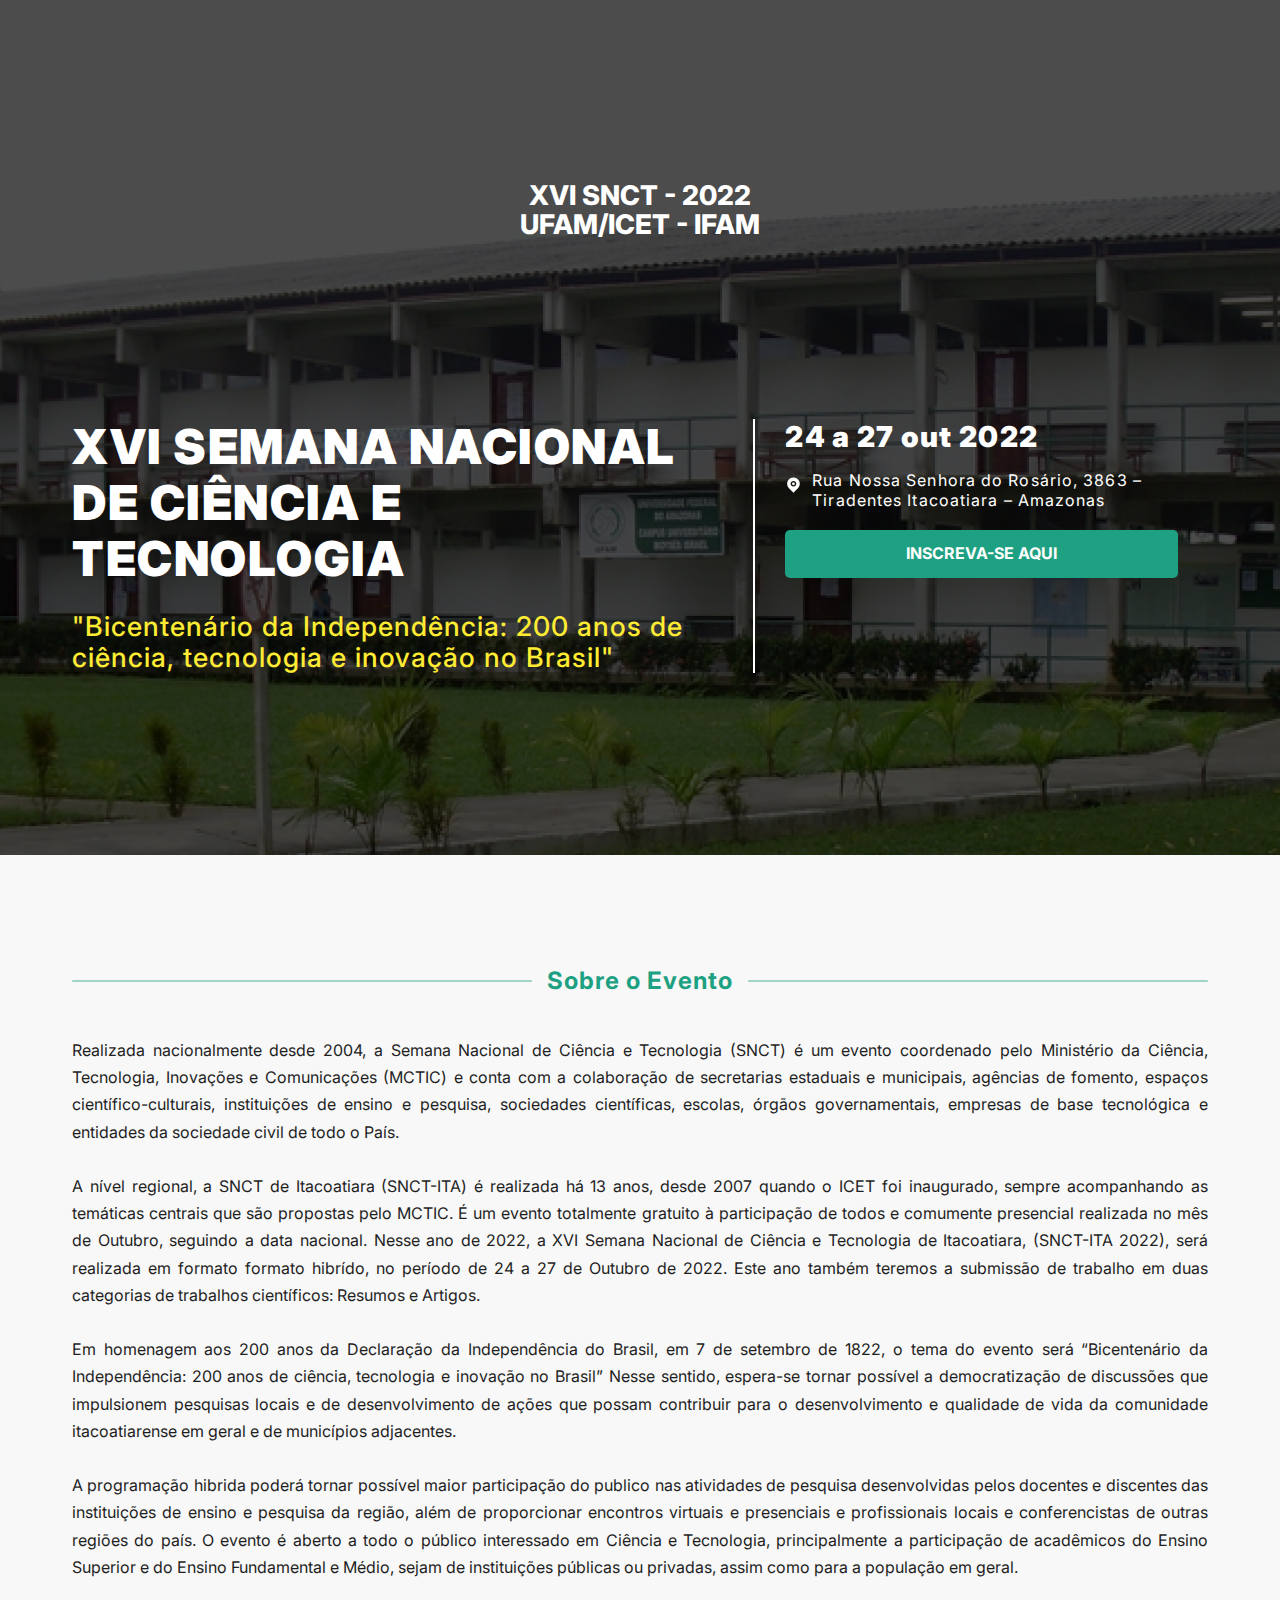
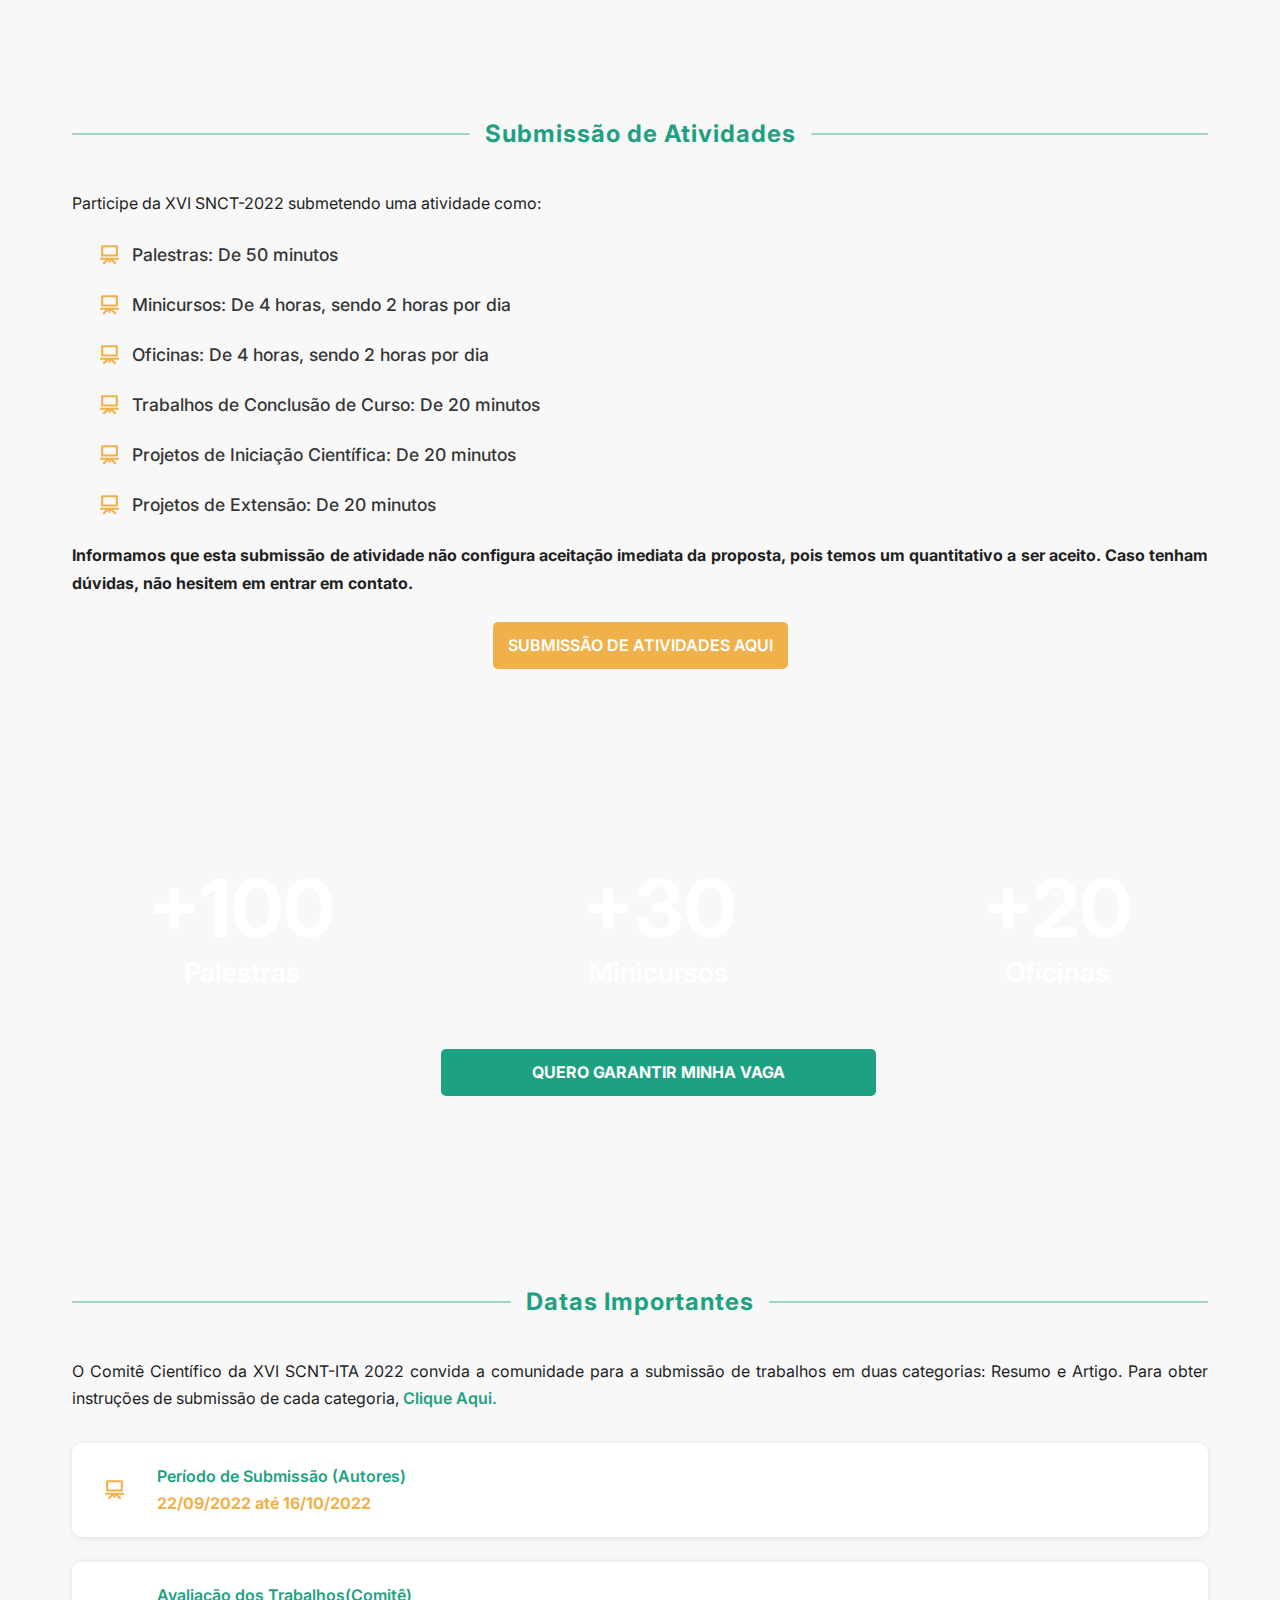
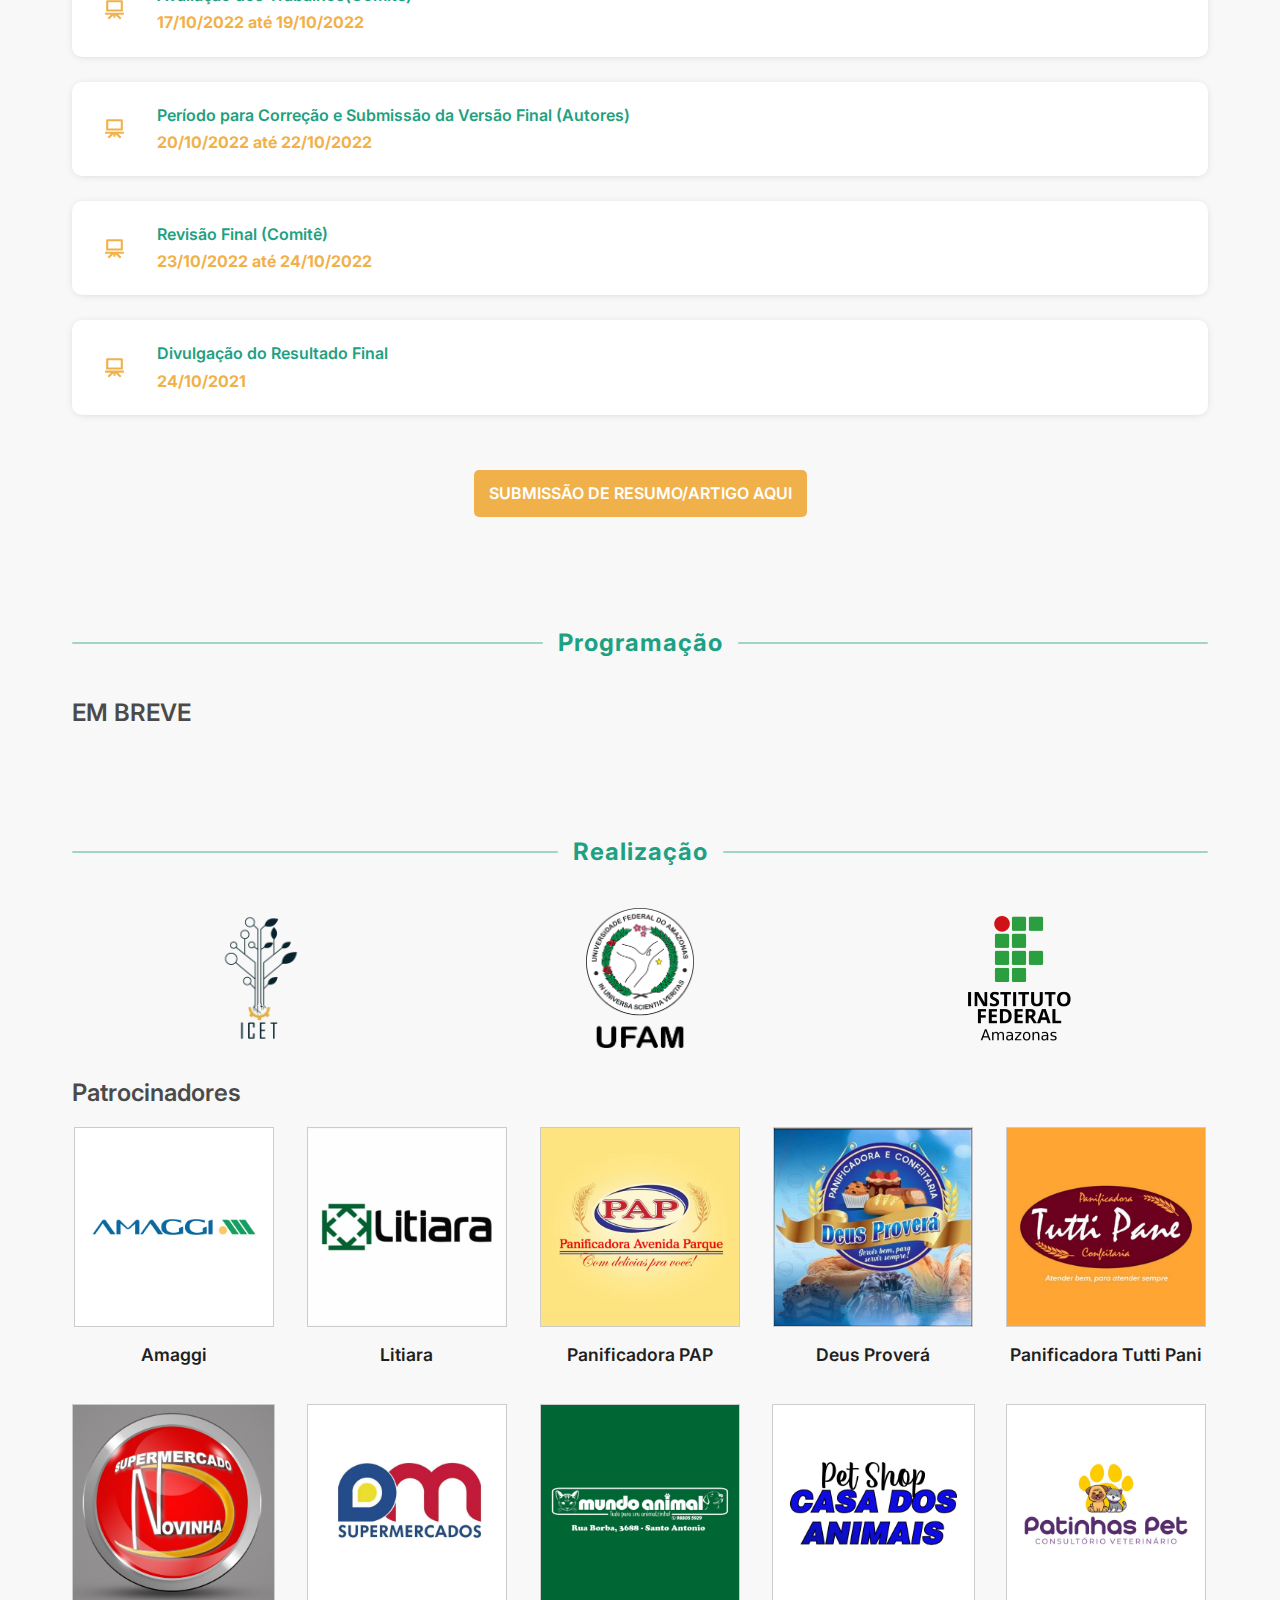
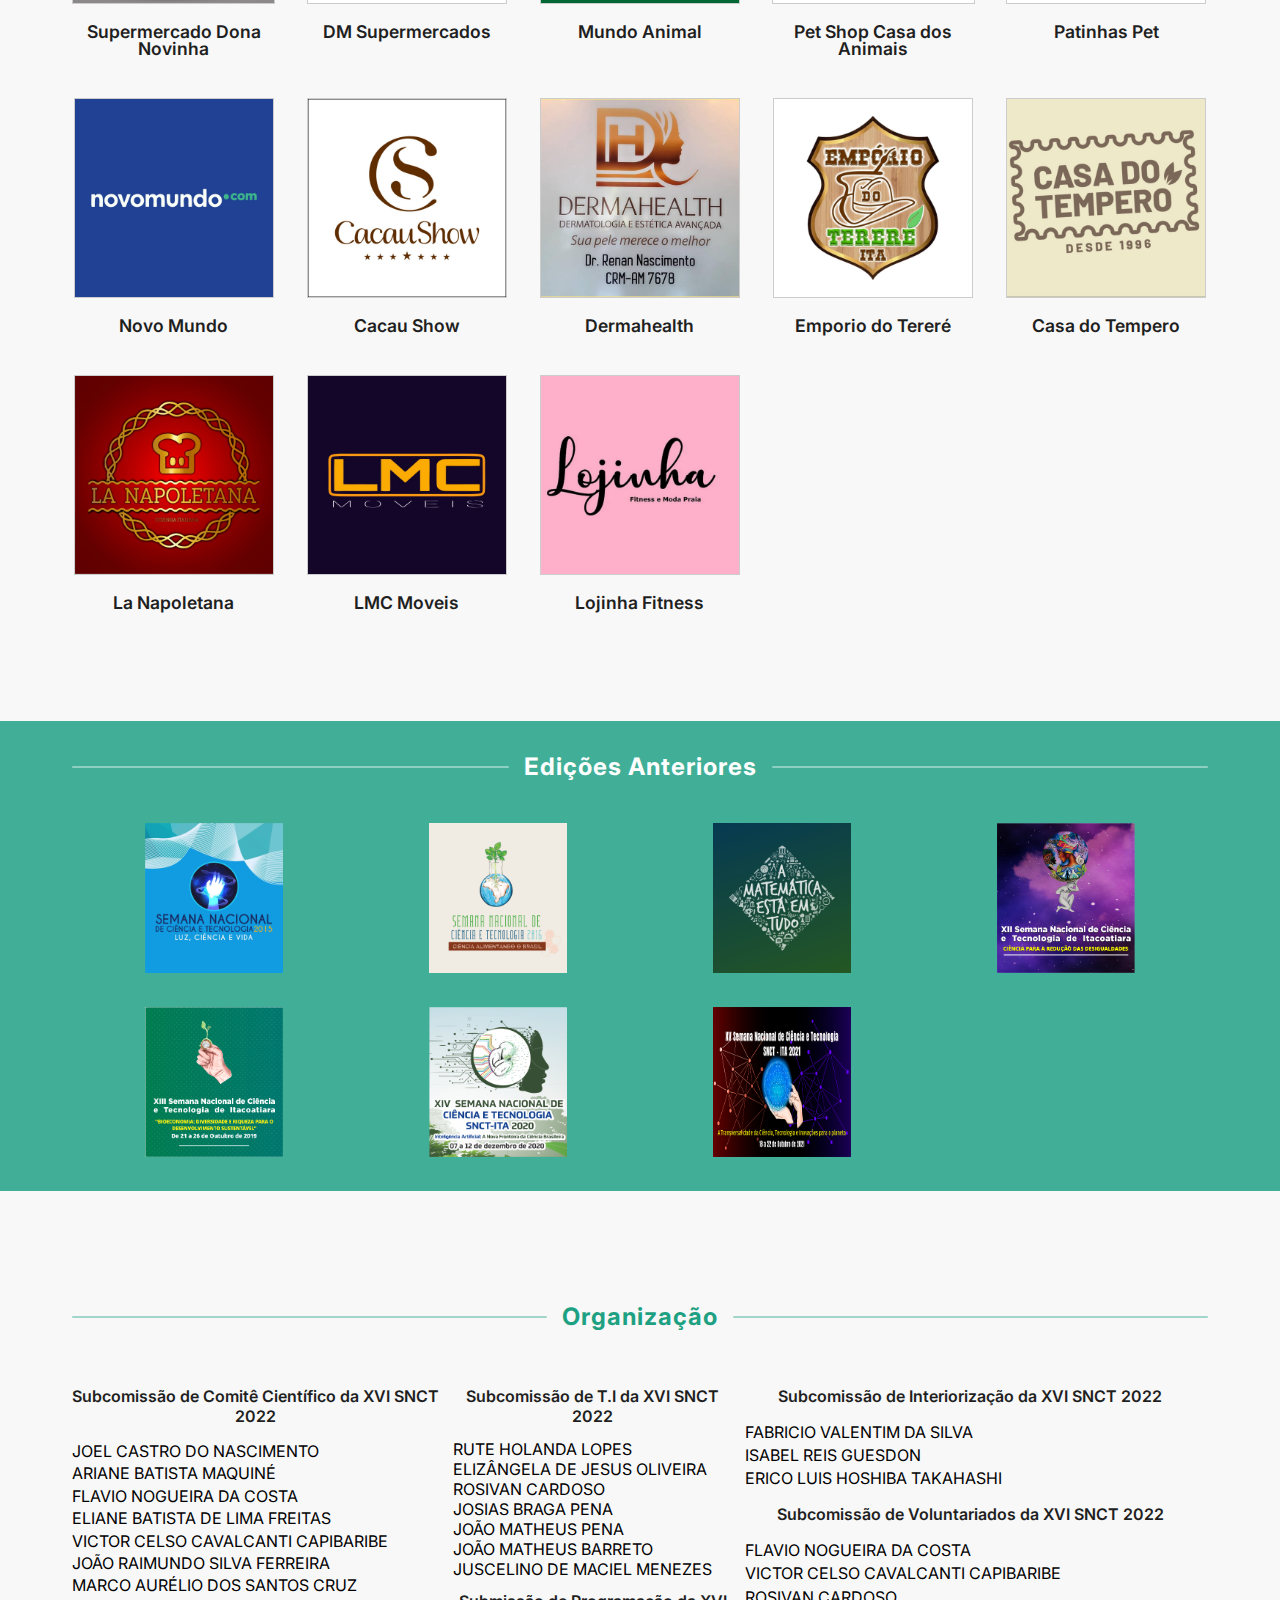
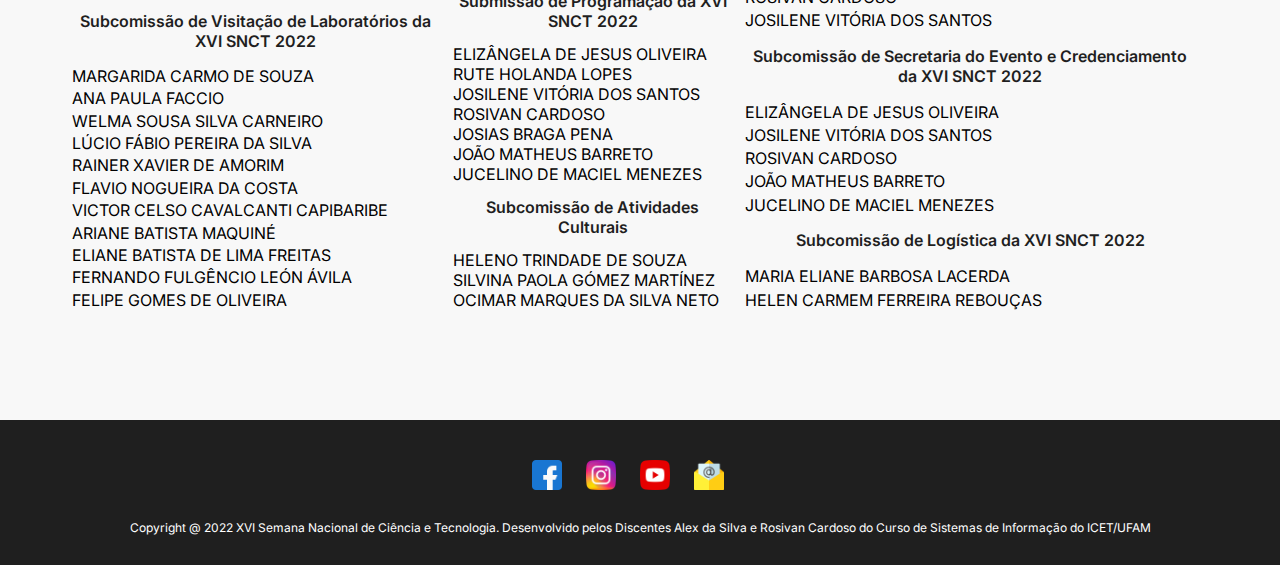
==== index.html @ d282b7e1 "style: imagens e menu" ====
<!DOCTYPE html>
<html lang="pt-br">

<head>
    <meta charset="UTF-8">
    <meta http-equiv="X-UA-Compatible" content="IE=edge">
    <meta name="viewport" content="width=device-width, initial-scale=1.0">
    <meta name="keywords" content="XVI SNCT - Itacoatiara - ICET - UFAM - IFAM, SNCT ICET" />
    <title>XVI SNCT - Itacoatiara</title>
    <meta name="description" content="Semana Nacional de Ciência e Tecnologia de Itacoatiara/AM" />
    <meta name="author" content="Comissão SNCT - 2022" />
    <!--  GOOGLE  -->
    <meta itemprop="name" content="XVI SNCT - Itacoatiara" />
    <meta itemprop="description" content="Semana Nacional de Ciência e Tecnologia de Itacoatiara/AM" />
    <meta itemprop="image" content="./src/assets/logosnct2022.png" />
    <!--  FACEBOOK  -->
    <meta property="og:url" content="https://sncticet.ufam.edu.br/" />
    <meta property="og:type" content="website" />
    <meta property="og:title" content="XVI SNCT - Itacoatiara" />
    <meta property="og:description" content="Semana Nacional de Ciência e Tecnologia de Itacoatiara/AM" />
    <meta property="og:image" content="./src/assets/logosnct2022.png" />
    <!-- Twitter Meta Tags -->
    <meta name="twitter:card" content="summary_large_image" />
    <meta name="twitter:title" content="XVI SNCT - Itacoatiara" />
    <meta name="twitter:description" content="Semana Nacional de Ciência e Tecnologia de Itacoatiara/AM" />
    <meta name="twitter:image" content="./src/assets/logosnct2022.png" />

    <link rel="icon" href="src/assets/favicon.png">
    <link rel="stylesheet" href="root.css">
    <link rel="stylesheet" href="normalize.css">
    <link rel="stylesheet" href="shared.css">
    <link rel="stylesheet" href="src/screens/home/header.css">
    <link rel="stylesheet" href="src/screens/home/banner.css">
    <link rel="stylesheet" href="src/screens/home/submission.css">
    <link rel="stylesheet" href="src/screens/home/realization.css">
    <link rel="stylesheet" href="src/screens/home/organization.css">
    <link rel="stylesheet" href="src/screens/home/hero.css">
    <link rel="stylesheet" href="src/screens/home/editions.css">
    <link rel="stylesheet" href="src/screens/home/footer.css">
    <link rel="stylesheet" href="style.css">
</head>

<body>
    <header class="header box__shadow header--hidden" id="header">
        <div class="header__content safe__area">
            <button type="button" class="header__sandwich" onclick="onOpenMenu()">
                <span class="header__menu" id="header-menu"></span>
            </button>
            <img src="/src/assets/logosnct2022.png" alt="Logo do evento" class="header__logo" />
            <nav class="header__navigation" id="header-navigation">
                <ul class="header__items" id="header-items">
                    <li class="header__logo header__logo--item">
                        <img src="/src/assets/logosnct2022.png" alt="Logo do evento" class="header__logo" />
                    </li>
                    <li>
                        <a href="#inicio" class="header__link" onclick="onCloseMenu()">
                            <svg class="header__icon" xmlns="http://www.w3.org/2000/svg" viewBox="0 0 24 24" width="24"
                                height="24">
                                <path fill="none" d="M0 0h24v24H0z" />
                                <path
                                    d="M19 21H5a1 1 0 0 1-1-1v-9H1l10.327-9.388a1 1 0 0 1 1.346 0L23 11h-3v9a1 1 0 0 1-1 1zM6 19h12V9.157l-6-5.454-6 5.454V19zm2-4h8v2H8v-2z"
                                    fill="rgba(30,161,130,1)" />
                            </svg>
                            Início
                        </a>
                    </li>
                    <li>
                        <a href="#sobre" class="header__link" onclick="onCloseMenu()">
                            <svg class="header__icon" xmlns="http://www.w3.org/2000/svg" viewBox="0 0 24 24" width="24"
                                height="24">
                                <path fill="none" d="M0 0h24v24H0z" />
                                <path
                                    d="M12 22C6.477 22 2 17.523 2 12S6.477 2 12 2s10 4.477 10 10-4.477 10-10 10zm0-2a8 8 0 1 0 0-16 8 8 0 0 0 0 16zM11 7h2v2h-2V7zm0 4h2v6h-2v-6z"
                                    fill="rgba(30,161,130,1)" />
                            </svg>
                            Sobre
                        </a>
                    </li>
                    <li>
                        <a href="#programacao" class="header__link" onclick="onCloseMenu()">
                            <svg class="header__icon" xmlns="http://www.w3.org/2000/svg" viewBox="0 0 24 24" width="24"
                                height="24">
                                <path fill="none" d="M0 0h24v24H0z" />
                                <path
                                    d="M17 3h4a1 1 0 0 1 1 1v16a1 1 0 0 1-1 1H3a1 1 0 0 1-1-1V4a1 1 0 0 1 1-1h4V1h2v2h6V1h2v2zm3 6V5h-3v2h-2V5H9v2H7V5H4v4h16zm0 2H4v8h16v-8zM6 13h5v4H6v-4z"
                                    fill="rgba(30,161,130,1)" />
                            </svg>
                            Programação
                        </a>
                    </li>
                    <li>
                        <a href="#edicoes-anteriores" class="header__link" onclick="onCloseMenu()">
                            <svg class="header__icon" xmlns="http://www.w3.org/2000/svg" viewBox="0 0 24 24" width="24"
                                height="24">
                                <path fill="none" d="M0 0H24V24H0z" />
                                <path
                                    d="M12 2c5.523 0 10 4.477 10 10s-4.477 10-10 10S2 17.523 2 12h2c0 4.418 3.582 8 8 8s8-3.582 8-8-3.582-8-8-8C9.25 4 6.824 5.387 5.385 7.5H8v2H2v-6h2V6c1.824-2.43 4.729-4 8-4zm1 5v4.585l3.243 3.243-1.415 1.415L11 12.413V7h2z"
                                    fill="rgba(30,161,130,1)" />
                            </svg>
                            Edições
                        </a>
                    </li>
                    <li>
                        <a href="#realizacao" class="header__link" onclick="onCloseMenu()">
                            <svg class="header__icon" xmlns="http://www.w3.org/2000/svg" viewBox="0 0 24 24" width="24"
                                height="24">
                                <path fill="none" d="M0 0h24v24H0z" />
                                <path
                                    d="M12 22C6.477 22 2 17.523 2 12S6.477 2 12 2s10 4.477 10 10-4.477 10-10 10zm0-2a8 8 0 1 0 0-16 8 8 0 0 0 0 16zm-.997-4L6.76 11.757l1.414-1.414 2.829 2.829 5.656-5.657 1.415 1.414L11.003 16z"
                                    fill="rgba(30,161,130,1)" />
                            </svg>
                            Realização
                        </a>
                    </li>
                    <li>
                        <a href="#organizacao" class="header__link" onclick="onCloseMenu()">
                            <svg class="header__icon" xmlns="http://www.w3.org/2000/svg" viewBox="0 0 24 24" width="24"
                                height="24">
                                <path fill="none" d="M0 0h24v24H0z" />
                                <path
                                    d="M2 22a8 8 0 1 1 16 0h-2a6 6 0 1 0-12 0H2zm8-9c-3.315 0-6-2.685-6-6s2.685-6 6-6 6 2.685 6 6-2.685 6-6 6zm0-2c2.21 0 4-1.79 4-4s-1.79-4-4-4-4 1.79-4 4 1.79 4 4 4zm8.284 3.703A8.002 8.002 0 0 1 23 22h-2a6.001 6.001 0 0 0-3.537-5.473l.82-1.824zm-.688-11.29A5.5 5.5 0 0 1 21 8.5a5.499 5.499 0 0 1-5 5.478v-2.013a3.5 3.5 0 0 0 1.041-6.609l.555-1.943z"
                                    fill="rgba(30,161,130,1)" />
                            </svg>
                            Organização
                        </a>
                    </li>
                    <li>
                        <a href="#contatos" class="header__link" onclick="onCloseMenu()">
                            <svg class="header__icon" xmlns="http://www.w3.org/2000/svg" viewBox="0 0 24 24" width="24"
                                height="24">
                                <path fill="none" d="M0 0h24v24H0z" />
                                <path
                                    d="M20 22H6a3 3 0 0 1-3-3V5a3 3 0 0 1 3-3h14a1 1 0 0 1 1 1v18a1 1 0 0 1-1 1zm-1-2v-2H6a1 1 0 0 0 0 2h13zM5 16.17c.313-.11.65-.17 1-.17h13V4H6a1 1 0 0 0-1 1v11.17zM12 10a2 2 0 1 1 0-4 2 2 0 0 1 0 4zm-3 4a3 3 0 0 1 6 0H9z"
                                    fill="rgba(30,161,130,1)" />
                            </svg>
                            Contatos
                        </a>
                    </li>
                    <li>
                        <a href="./anais/index.html" class="header__link" target="_blank" onclick="onCloseMenu()">
                            <svg  class="header__icon" xmlns="http://www.w3.org/2000/svg" viewBox="0 0 24 24" width="24" height="24">
                                <path fill="none" d="M0 0h24v24H0z"/>
                                <path d="M13 21v2h-2v-2H3a1 1 0 0 1-1-1V4a1 1 0 0 1 1-1h6a3.99 3.99 0 0 1 3 1.354A3.99 3.99 0 0 1 15 3h6a1 1 0 0 1 1 1v16a1 1 0 0 1-1 1h-8zm7-2V5h-5a2 2 0 0 0-2 2v12h7zm-9 0V7a2 2 0 0 0-2-2H4v14h7z" fill="rgba(30,161,130,1)"/>
                            </svg>
                            Anais do Evento
                        </a>
                    </li>
                </ul>
            </nav>
        </div>
    </header>
    <main>
        <section class="banner effect__parallax" id="inicio">
            <div class="banner__safe">
                <div class="banner__institutions">
                    <h3 class="institutions__text">
                        XVI SNCT - 2022 <br />
                        UFAM/ICET - IFAM
                    </h3>
                </div>
                <div class="banner__texts">
                    <h1 class="banner__title">
                        XVI SEMANA NACIONAL DE CIÊNCIA E TECNOLOGIA
                    </h1>
                    <h2 class="banner__subtitle">
                        "Bicentenário da Independência: 200 anos de ciência, tecnologia e inovação no Brasil"
                    </h2>
                </div>
                <div class="banner__dates">
                    <strong class="banner__date">
                        24 a 27 out 2022
                    </strong>
                    <div class="banner__locale">
                        <svg width="29" height="29" viewBox="0 0 29 29" fill="none" xmlns="http://www.w3.org/2000/svg">
                            <g clip-path="url(#clip0_1321_1005)">
                                <path
                                    d="M22.1898 20.9815L14.5 28.6713L6.81017 20.9815C5.28929 19.4606 4.25356 17.5228 3.83396 15.4133C3.41435 13.3038 3.62972 11.1172 4.45283 9.13003C5.27593 7.1429 6.66981 5.44446 8.45819 4.24951C10.2466 3.05455 12.3491 2.41675 14.5 2.41675C16.6509 2.41675 18.7534 3.05455 20.5418 4.24951C22.3302 5.44446 23.7241 7.1429 24.5472 9.13003C25.3703 11.1172 25.5857 13.3038 25.1661 15.4133C24.7465 17.5228 23.7107 19.4606 22.1898 20.9815V20.9815ZM14.5 18.125C15.7819 18.125 17.0113 17.6158 17.9177 16.7093C18.8241 15.8029 19.3333 14.5735 19.3333 13.2917C19.3333 12.0098 18.8241 10.7804 17.9177 9.87397C17.0113 8.96754 15.7819 8.45832 14.5 8.45832C13.2181 8.45832 11.9887 8.96754 11.0823 9.87397C10.1759 10.7804 9.66667 12.0098 9.66667 13.2917C9.66667 14.5735 10.1759 15.8029 11.0823 16.7093C11.9887 17.6158 13.2181 18.125 14.5 18.125V18.125ZM14.5 15.7083C13.8591 15.7083 13.2444 15.4537 12.7912 15.0005C12.338 14.5473 12.0833 13.9326 12.0833 13.2917C12.0833 12.6507 12.338 12.036 12.7912 11.5828C13.2444 11.1296 13.8591 10.875 14.5 10.875C15.1409 10.875 15.7556 11.1296 16.2088 11.5828C16.6621 12.036 16.9167 12.6507 16.9167 13.2917C16.9167 13.9326 16.6621 14.5473 16.2088 15.0005C15.7556 15.4537 15.1409 15.7083 14.5 15.7083Z"
                                    fill="white" />
                            </g>
                            <defs>
                                <clipPath id="clip0_1321_1005">
                                    <rect width="29" height="29" fill="white" />
                                </clipPath>
                            </defs>
                        </svg>
                        <p class="banner__address">
                            Rua Nossa Senhora do Rosário, 3863 – Tiradentes Itacoatiara – Amazonas
                        </p>
                    </div>
                    <a href="https://www.even3.com.br/xvi-snct-ita-2022/" class="button__default bannert__button"
                        target="_blank">
                        INSCREVA-SE AQUI
                    </a>
                </div>
            </div>
        </section>
        <span id="sobre"></span>
        <section class="about safe__area section--top">
            <div class="title__contant">
                <hr class="title__line" />
                <h2 class="title__text">Sobre o Evento</h2>
                <hr class="title__line" />
            </div>
            <p class="simple__text">
                Realizada nacionalmente desde 2004, a Semana Nacional de Ciência e Tecnologia (SNCT) é um evento
                coordenado pelo Ministério da Ciência, Tecnologia, Inovações e Comunicações (MCTIC) e conta com a
                colaboração de secretarias estaduais e municipais, agências de fomento, espaços científico-culturais,
                instituições de ensino e pesquisa, sociedades científicas, escolas, órgãos governamentais, empresas de
                base tecnológica e entidades da sociedade civil de todo o País.
                <br /><br />
                A nível regional, a SNCT de Itacoatiara (SNCT-ITA) é realizada há 13 anos, desde 2007 quando o ICET foi
                inaugurado, sempre acompanhando as temáticas centrais que são propostas pelo MCTIC. É um evento
                totalmente gratuito à participação de todos e comumente presencial realizada no mês de Outubro, seguindo
                a data nacional. Nesse ano de 2022, a XVI Semana Nacional de Ciência e Tecnologia de Itacoatiara,
                (SNCT-ITA 2022), será realizada em formato formato hibrído, no período de 24 a 27 de Outubro de 2022.
                Este ano também teremos a submissão de trabalho em duas categorias de trabalhos científicos: Resumos e
                Artigos.
                <br /><br />
                Em homenagem aos 200 anos da Declaração da Independência do Brasil, em 7 de setembro de 1822, o tema do
                evento será “Bicentenário da Independência: 200 anos de ciência, tecnologia e inovação no Brasil” Nesse
                sentido, espera-se tornar possível a democratização de discussões que impulsionem pesquisas locais e de
                desenvolvimento de ações que possam contribuir para o desenvolvimento e qualidade de vida da comunidade
                itacoatiarense em geral e de municípios adjacentes.
                <br /><br />
                A programação hibrida poderá tornar possível maior participação do publico nas atividades de pesquisa
                desenvolvidas pelos docentes e discentes das instituições de ensino e pesquisa da região, além de
                proporcionar encontros virtuais e presenciais e profissionais locais e conferencistas de outras regiões
                do país. O evento é aberto a todo o público interessado em Ciência e Tecnologia, principalmente a
                participação de acadêmicos do Ensino Superior e do Ensino Fundamental e Médio, sejam de instituições
                públicas ou privadas, assim como para a população em geral.
                <br /><br />
            </p>
        </section>
        <section class="submission safe__area section--top">
            <div class="title__contant">
                <hr class="title__line" />
                <h2 class="title__text">Submissão de Atividades</h2>
                <hr class="title__line" />
            </div>
            <p class="simple__text">
                Participe da XVI SNCT-2022 submetendo uma atividade como:
            </p>
            <ul class="submission">
                <li class="submission__item">
                    <svg class="submission__icon" xmlns="http://www.w3.org/2000/svg" viewBox="0 0 24 24" width="24"
                        height="24">
                        <path fill="none" d="M0 0h24v24H0z" />
                        <path
                            d="M8.586 17H3v-2h18v2h-5.586l3.243 3.243-1.414 1.414L13 17.414V20h-2v-2.586l-4.243 4.243-1.414-1.414L8.586 17zM5 3h14a1 1 0 0 1 1 1v10H4V4a1 1 0 0 1 1-1zm1 2v7h12V5H6z"
                            fill="rgba(241,177,74,1)" />
                    </svg>
                    <p class="submission__text">Palestras: De 50 minutos</p>
                </li>
                <li class="submission__item">
                    <svg class="submission__icon" xmlns="http://www.w3.org/2000/svg" viewBox="0 0 24 24" width="24"
                        height="24">
                        <path fill="none" d="M0 0h24v24H0z" />
                        <path
                            d="M8.586 17H3v-2h18v2h-5.586l3.243 3.243-1.414 1.414L13 17.414V20h-2v-2.586l-4.243 4.243-1.414-1.414L8.586 17zM5 3h14a1 1 0 0 1 1 1v10H4V4a1 1 0 0 1 1-1zm1 2v7h12V5H6z"
                            fill="rgba(241,177,74,1)" />
                    </svg>
                    <p class="submission__text">Minicursos: De 4 horas, sendo 2 horas por dia</p>
                </li>
                <li class="submission__item">
                    <svg class="submission__icon" xmlns="http://www.w3.org/2000/svg" viewBox="0 0 24 24" width="24"
                        height="24">
                        <path fill="none" d="M0 0h24v24H0z" />
                        <path
                            d="M8.586 17H3v-2h18v2h-5.586l3.243 3.243-1.414 1.414L13 17.414V20h-2v-2.586l-4.243 4.243-1.414-1.414L8.586 17zM5 3h14a1 1 0 0 1 1 1v10H4V4a1 1 0 0 1 1-1zm1 2v7h12V5H6z"
                            fill="rgba(241,177,74,1)" />
                    </svg>
                    <p class="submission__text">Oficinas: De 4 horas, sendo 2 horas por dia</p>
                </li>
                <li class="submission__item">
                    <svg class="submission__icon" xmlns="http://www.w3.org/2000/svg" viewBox="0 0 24 24" width="24"
                        height="24">
                        <path fill="none" d="M0 0h24v24H0z" />
                        <path
                            d="M8.586 17H3v-2h18v2h-5.586l3.243 3.243-1.414 1.414L13 17.414V20h-2v-2.586l-4.243 4.243-1.414-1.414L8.586 17zM5 3h14a1 1 0 0 1 1 1v10H4V4a1 1 0 0 1 1-1zm1 2v7h12V5H6z"
                            fill="rgba(241,177,74,1)" />
                    </svg>
                    <p class="submission__text">Trabalhos de Conclusão de Curso: De 20 minutos</p>
                </li>
                <li class="submission__item">
                    <svg class="submission__icon" xmlns="http://www.w3.org/2000/svg" viewBox="0 0 24 24" width="24"
                        height="24">
                        <path fill="none" d="M0 0h24v24H0z" />
                        <path
                            d="M8.586 17H3v-2h18v2h-5.586l3.243 3.243-1.414 1.414L13 17.414V20h-2v-2.586l-4.243 4.243-1.414-1.414L8.586 17zM5 3h14a1 1 0 0 1 1 1v10H4V4a1 1 0 0 1 1-1zm1 2v7h12V5H6z"
                            fill="rgba(241,177,74,1)" />
                    </svg>
                    <p class="submission__text">Projetos de Iniciação Científica: De 20 minutos</p>
                </li>
                <li class="submission__item">
                    <svg class="submission__icon" xmlns="http://www.w3.org/2000/svg" viewBox="0 0 24 24" width="24"
                        height="24">
                        <path fill="none" d="M0 0h24v24H0z" />
                        <path
                            d="M8.586 17H3v-2h18v2h-5.586l3.243 3.243-1.414 1.414L13 17.414V20h-2v-2.586l-4.243 4.243-1.414-1.414L8.586 17zM5 3h14a1 1 0 0 1 1 1v10H4V4a1 1 0 0 1 1-1zm1 2v7h12V5H6z"
                            fill="rgba(241,177,74,1)" />
                    </svg>
                    <p class="submission__text">Projetos de Extensão: De 20 minutos</p>
                </li>
            </ul>
            <p class="simple__text">
                <strong>
                    Informamos que esta submissão de atividade não configura aceitação imediata da proposta, pois temos
                    um quantitativo a ser aceito. Caso tenham dúvidas, não hesitem em entrar em contato.
                </strong>
            </p>
            <a href="https://sncticet.ufam.edu.br/formulario/" target="_blank"
                class="button__default submission__button">
                SUBMISSÃO DE ATIVIDADES AQUI
            </a>
        </section>
        <section class="hero effect__parallax section--top">
            <ul class="safe__area hero__items">
                <li class="hero__item">
                    <h4 class="hero__number">+100</h4>
                    <h5 class="hero__activity">Palestras</h5>
                </li>
                <li class="hero__item">
                    <h4 class="hero__number">+30</h4>
                    <h5 class="hero__activity">Minicursos</h5>
                </li>
                <li class="hero__item">
                    <h4 class="hero__number">+20</h4>
                    <h5 class="hero__activity">Oficinas</h5>
                </li>
                <li class="hero__item hero__item--button">
                    <a href="https://www.even3.com.br/xvi-snct-ita-2022/" target="_blank"
                        class="button__default bannert__button">
                        QUERO GARANTIR MINHA VAGA
                    </a>
                </li>
            </ul>
        </section>
        <section class="dates safe__area section--top">
            <div class="title__contant">
                <hr class="title__line" />
                <h2 class="title__text">Datas Importantes</h2>
                <hr class="title__line" />
            </div>
            <p class="simple__text">
                O Comitê Científico da XVI SCNT-ITA 2022 convida a comunidade para a submissão de trabalhos em duas
                categorias: Resumo e Artigo. Para obter instruções de submissão de cada categoria,
                <a href="/anais/index.html" class="link__text">Clique Aqui.</a>
            </p>
            <ul class="dates__items">
                <li class="dates__item box__shadow">
                    <svg class="submission__icon"  xmlns="http://www.w3.org/2000/svg" viewBox="0 0 24 24" width="24" height="24">
                        <path fill="none" d="M0 0h24v24H0z" />
                        <path
                            d="M8.586 17H3v-2h18v2h-5.586l3.243 3.243-1.414 1.414L13 17.414V20h-2v-2.586l-4.243 4.243-1.414-1.414L8.586 17zM5 3h14a1 1 0 0 1 1 1v10H4V4a1 1 0 0 1 1-1zm1 2v7h12V5H6z"
                            fill="rgba(241,177,74,1)" />
                    </svg>
                    <div>
                        <p class="dates__text">Período de Submissão (Autores)</p>
                        <p class="dates__info">22/09/2022 até 16/10/2022</p>
                    </div>
                </li>
                <li class="dates__item box__shadow">
                    <svg  class="submission__icon" xmlns="http://www.w3.org/2000/svg" viewBox="0 0 24 24" width="24" height="24">
                        <path fill="none" d="M0 0h24v24H0z" />
                        <path
                            d="M8.586 17H3v-2h18v2h-5.586l3.243 3.243-1.414 1.414L13 17.414V20h-2v-2.586l-4.243 4.243-1.414-1.414L8.586 17zM5 3h14a1 1 0 0 1 1 1v10H4V4a1 1 0 0 1 1-1zm1 2v7h12V5H6z"
                            fill="rgba(241,177,74,1)" />
                    </svg>
                    <div>
                        <p class="dates__text">Avaliação dos Trabalhos(Comitê)</p>
                        <p class="dates__info">17/10/2022 até 19/10/2022</p>
                    </div>
                </li>
                <li class="dates__item box__shadow">
                    <svg class="submission__icon" xmlns="http://www.w3.org/2000/svg" viewBox="0 0 24 24" width="24" height="24">
                        <path fill="none" d="M0 0h24v24H0z" />
                        <path
                            d="M8.586 17H3v-2h18v2h-5.586l3.243 3.243-1.414 1.414L13 17.414V20h-2v-2.586l-4.243 4.243-1.414-1.414L8.586 17zM5 3h14a1 1 0 0 1 1 1v10H4V4a1 1 0 0 1 1-1zm1 2v7h12V5H6z"
                            fill="rgba(241,177,74,1)" />
                    </svg>
                    <div>
                        <p class="dates__text">Período para Correção e Submissão da Versão Final (Autores)</p>
                        <p class="dates__info">20/10/2022 até 22/10/2022</p>
                    </div>
                </li>
                <li class="dates__item box__shadow">
                    <svg class="submission__icon"  xmlns="http://www.w3.org/2000/svg" viewBox="0 0 24 24" width="24" height="24">
                        <path fill="none" d="M0 0h24v24H0z" />
                        <path
                            d="M8.586 17H3v-2h18v2h-5.586l3.243 3.243-1.414 1.414L13 17.414V20h-2v-2.586l-4.243 4.243-1.414-1.414L8.586 17zM5 3h14a1 1 0 0 1 1 1v10H4V4a1 1 0 0 1 1-1zm1 2v7h12V5H6z"
                            fill="rgba(241,177,74,1)" />
                    </svg>
                    <div>
                        <p class="dates__text">Revisão Final (Comitê)</p>
                        <p class="dates__info">23/10/2022 até 24/10/2022</p>
                    </div>
                </li>
                <li class="dates__item box__shadow">
                    <svg class="submission__icon"  xmlns="http://www.w3.org/2000/svg" viewBox="0 0 24 24" width="24" height="24">
                        <path fill="none" d="M0 0h24v24H0z" />
                        <path
                            d="M8.586 17H3v-2h18v2h-5.586l3.243 3.243-1.414 1.414L13 17.414V20h-2v-2.586l-4.243 4.243-1.414-1.414L8.586 17zM5 3h14a1 1 0 0 1 1 1v10H4V4a1 1 0 0 1 1-1zm1 2v7h12V5H6z"
                            fill="rgba(241,177,74,1)" />
                    </svg>
                    <div>
                        <p class="dates__text">Divulgação do Resultado Final</p>
                        <p class="dates__info">24/10/2021</p>
                    </div>
                </li>
            </ul>
            <div class="dates__button">
                <a href="https://www.even3.com.br/xvi-snct-ita-2022/" target="_blank"
                    class="button__default submission__button">
                    SUBMISSÃO DE RESUMO/ARTIGO AQUI
                </a>
            </div>
        </section>
        <span id="programacao"></span>
        <section class="schedule safe__area section--top">
            <div class="title__contant">
                <hr class="title__line" />
                <h2 class="title__text">Programação</h2>
                <hr class="title__line" />
            </div>
            <p class="simple__text realization__title">EM BREVE</p>
            <!-- <p class="simple__text">A inscrição no evento dá direito a você de participar das seguintes atividades:
                Palestras, Minicurso, Apresentações dos Artigos e Resumos. Para se inscrever nas atividades do evento
                clique no link abaixo:</p> -->

        </section>
        <span id="realizacao"></span>
        <section class="realization safe__area section--top">
            <div class="title__contant">
                <hr class="title__line" />
                <h2 class="title__text">Realização</h2>
                <hr class="title__line" />
            </div>
            <div class="realization__institutions">
                <img src="src/assets/icet-logo.png" class="realization__logo" alt="Logo do ICET">
                <img src="src/assets/ufam-logo.png" class="realization__logo" alt="Logo da UFAM">
                <img src="src/assets/ifam-logo.png" class="realization__logo" alt="Logo do IFAM">
            </div>
            <div class="realization__box">
                <h4 class="realization__title">Patrocinadores</h4>
                <div class="realization__items">
                    <div class="realization__item">
                        <img src="src/img/amaggi.jpeg" alt="Logo empresa" class="realization__support">
                        <p class="realization__name">Amaggi</p>
                    </div>
                    <div class="realization__item">
                        <img src="src/img/litiara.jpeg" alt="Logo empresa" class="realization__support">
                        <p class="realization__name">Litiara</p>
                    </div>
                    <div class="realization__item">
                        <img src="src/img/pap.jpeg" alt="Logo empresa" class="realization__support">
                        <p class="realization__name">Panificadora PAP</p>
                    </div>
                    <div class="realization__item">
                        <img src="src/img/deusprovera.jpeg" alt="Logo empresa" class="realization__support">
                        <p class="realization__name">Deus Proverá</p>
                    </div>
                    <div class="realization__item">
                        <img src="src/img/tuttipani.jpeg" alt="Logo empresa" class="realization__support">
                        <p class="realization__name">Panificadora Tutti Pani</p>
                    </div>
                    <div class="realization__item">
                        <img src="src/img/donanovinha.jpeg" alt="Logo empresa" class="realization__support">
                        <p class="realization__name">Supermercado Dona Novinha</p>
                    </div>
                    <div class="realization__item">
                        <img src="src/img/dm.jpeg" alt="Logo empresa" class="realization__support">
                        <p class="realization__name">DM Supermercados</p>
                    </div>
                    <div class="realization__item">
                        <img src="src/img/mundoanimal.jpeg" alt="Logo empresa" class="realization__support">
                        <p class="realization__name">Mundo Animal</p>
                    </div>
                    <div class="realization__item">
                        <img src="src/img/petcasa.jpeg" alt="Logo empresa" class="realization__support">
                        <p class="realization__name">Pet Shop Casa dos Animais</p>
                    </div>
                    <div class="realization__item">
                        <img src="src/img/patinhaspet.jpeg" alt="Logo empresa" class="realization__support">
                        <p class="realization__name">Patinhas Pet</p>
                    </div>
                    <div class="realization__item">
                        <img src="src/img/novomundo.jpeg" alt="Logo empresa" class="realization__support">
                        <p class="realization__name">Novo Mundo</p>
                    </div>
                    <div class="realization__item">
                        <img src="src/img/cacaushow.jpeg" alt="Logo empresa" class="realization__support">
                        <p class="realization__name">Cacau Show</p>
                    </div>
                    <div class="realization__item">
                        <img src="src/img/drrenan.jpeg" alt="Logo empresa" class="realization__support">
                        <p class="realization__name">Dermahealth</p>
                    </div>
                    <div class="realization__item">
                        <img src="src/img/empterere.jpeg" alt="Logo empresa" class="realization__support">
                        <p class="realization__name">Emporio do Tereré</p>
                    </div>
                    <div class="realization__item">
                        <img src="src/img/casadotempero.jpeg" alt="Logo empresa" class="realization__support">
                        <p class="realization__name">Casa do Tempero</p>
                    </div>
                    <div class="realization__item">
                        <img src="src/img/lanapoletana.jpeg" alt="Logo empresa" class="realization__support">
                        <p class="realization__name">La Napoletana</p>
                    </div>
                    <div class="realization__item">
                        <img src="src/img/lmcmoveis.jpeg" alt="Logo empresa" class="realization__support">
                        <p class="realization__name">LMC Moveis</p>
                    </div>
                    <div class="realization__item">
                        <img src="src/img/lojinhafitness.jpeg" alt="Logo empresa" class="realization__support">
                        <p class="realization__name">Lojinha Fitness</p>
                    </div>
                </div>
            </div>
        </section>
        <span id="edicoes-anteriores"></span>
        <section class="full__editions section--top">
            <div class="safe__area">
                <div class="title__contant">
                    <hr class="title__line title__line--invert" />
                    <h2 class="title__text title__text--invert">Edições Anteriores</h2>
                    <hr class="title__line title__line--invert" />
                </div>
                <nav class="editions__items">
                    <a href="https://eventmaster.com.br/event/snct2015/site/content/xii-semana-nacional-de-ciencia-e-tecnologia-de-itacoatiara"
                        target="_blank" class="editions__item">
                        <img src="/src/assets/snct-2015.png" alt="Logo evento do ano de" class="editions__image" />
                    </a>
                    <a href="https://sncticet.ufam.edu.br/2016/" target="_blank" class="editions__item">
                        <img src="/src/assets/snct-2016.png" alt="Logo evento do ano de" class="editions__image" />
                    </a>
                    <a href="https://sncticet.ufam.edu.br/2017/" target="_blank" class="editions__item">
                        <img src="/src/assets/snct-2017.png" alt="Logo evento do ano de" class="editions__image" />
                    </a>
                    <a href="https://sncticet.ufam.edu.br/2018/" target="_blank" class="editions__item">
                        <img src="/src/assets/snct-2018.png" alt="Logo evento do ano de" class="editions__image" />
                    </a>
                    <a href="https://sncticet.ufam.edu.br/2019/" target="_blank" class="editions__item">
                        <img src="/src/assets/snct-2019.png" alt="Logo evento do ano de" class="editions__image" />
                    </a>
                    <a href="https://sncticet.ufam.edu.br/2020/" target="_blank" class="editions__item">
                        <img src="/src/assets/snct-2020.png" alt="Logo evento do ano de" class="editions__image" />
                    </a>
                    <a href="https://sncticet.ufam.edu.br/2021/" target="_blank" class="editions__item">
                        <img src="/src/assets/snct-2021.png" alt="Logo evento do ano de" class="editions__image" />
                    </a>
                </nav>
            </div>
        </section>
        <span id="organizacao"></span>
        <section class="organization safe__area section--top">
            <div class="title__contant">
                <hr class="title__line" />
                <h2 class="title__text">Organização</h2>
                <hr class="title__line" />
            </div>
            <div class="organazation_items">
                <div class="organazation_item">
                    <p class="organazation__name">Subcomissão de Comitê Científico da XVI SNCT 2022</p>
                    <p>JOEL CASTRO DO NASCIMENTO</p>
                    <p>ARIANE BATISTA MAQUINÉ</p>
                    <p>FLAVIO NOGUEIRA DA COSTA</p>
                    <p>ELIANE BATISTA DE LIMA FREITAS</p>
                    <p>VICTOR CELSO CAVALCANTI CAPIBARIBE</p>
                    <p>JOÃO RAIMUNDO SILVA FERREIRA</p>
                    <p>MARCO AURÉLIO DOS SANTOS CRUZ</p>
                    <p class="organazation__name">Subcomissão de Visitação de Laboratórios da XVI SNCT 2022</p>
                    <p>MARGARIDA CARMO DE SOUZA</p>
                    <p>ANA PAULA FACCIO</p>
                    <p>WELMA SOUSA SILVA CARNEIRO</p>
                    <p>LÚCIO FÁBIO PEREIRA DA SILVA</p>
                    <p>RAINER XAVIER DE AMORIM</p>
                    <p>FLAVIO NOGUEIRA DA COSTA</p>
                    <p>VICTOR CELSO CAVALCANTI CAPIBARIBE</p>
                    <p>ARIANE BATISTA MAQUINÉ</p>
                    <p>ELIANE BATISTA DE LIMA FREITAS</p>
                    <p>FERNANDO FULGÊNCIO LEÓN ÁVILA</p>
                    <p>FELIPE GOMES DE OLIVEIRA</p>
                </div>
                <div class="organazation_item">
                    <p class="organazation__name">Subcomissão de T.I da XVI SNCT 2022</p>
                    <p>RUTE HOLANDA LOPES</p>
                    <p>ELIZÂNGELA DE JESUS OLIVEIRA</p>
                    <p>ROSIVAN CARDOSO</p>
                    <p>JOSIAS BRAGA PENA</p>
                    <p>JOÃO MATHEUS PENA</p>
                    <p>JOÃO MATHEUS BARRETO </p>
                    <p>JUSCELINO DE MACIEL MENEZES</p>
                    <p class="organazation__name">Submissão de Programação da XVI SNCT 2022</p>
                    <p>ELIZÂNGELA DE JESUS OLIVEIRA</p>
                    <p>RUTE HOLANDA LOPES</p>
                    <p>JOSILENE VITÓRIA DOS SANTOS</p>
                    <p>ROSIVAN CARDOSO</p>
                    <p>JOSIAS BRAGA PENA</p>
                    <p>JOÃO MATHEUS BARRETO</p>
                    <p>JUCELINO DE MACIEL MENEZES</p>
                    <p class="organazation__name">Subcomissão de Atividades Culturais</p>
                    <p>HELENO TRINDADE DE SOUZA</p>
                    <p>SILVINA PAOLA GÓMEZ MARTÍNEZ</p>
                    <p>OCIMAR MARQUES DA SILVA NETO</p>
                </div>
                <div class="organazation_item">
                    <p class="organazation__name">Subcomissão de Interiorização da XVI SNCT 2022</p>
                    <p>FABRICIO VALENTIM DA SILVA</p>
                    <p>ISABEL REIS GUESDON</p>
                    <p>ERICO LUIS HOSHIBA TAKAHASHI</p>
                    <p class="organazation__name">Subcomissão de Voluntariados da XVI SNCT 2022</p>
                    <p>FLAVIO NOGUEIRA DA COSTA</p>
                    <p>VICTOR CELSO CAVALCANTI CAPIBARIBE</p>
                    <p>ROSIVAN CARDOSO</p>
                    <p>JOSILENE VITÓRIA DOS SANTOS</p>
                    <p class="organazation__name">Subcomissão de Secretaria do Evento e Credenciamento da XVI SNCT 2022</p>
                    <p>ELIZÂNGELA DE JESUS OLIVEIRA</p>
                    <p>JOSILENE VITÓRIA DOS SANTOS</p>
                    <p>ROSIVAN CARDOSO</p>
                    <p>JOÃO MATHEUS BARRETO</p>
                    <p>JUCELINO DE MACIEL MENEZES</p>
                    <p class="organazation__name">Subcomissão de Logística da XVI SNCT 2022</p>
                    <p>MARIA ELIANE BARBOSA LACERDA</p>
                    <p>HELEN CARMEM FERREIRA REBOUÇAS</p>
                </div>
            </div>
        </section>
    </main>
    <span id="contatos"></span>
    <footer class="footer section--top">
        <!-- <div class="title__contant">
            <h2 class="title__text">Fale Conosco</h2>
        </div> -->
        <div class="safe__area">
            <div class="footer_items">
                <a href="https://www.facebook.com/snctita.oficial/" target="_blank" class="footer_item">
                    <img src="src/assets/facebook (1).png" alt="Facebook">
                </a>
                <a href="https://www.instagram.com/snctita.oficial/" target="_blank" class="footer_item">
                    <img src="src/assets/instagram.png" alt="Instagram">
                </a>
                <a href="https://www.youtube.com/channel/UCwzrVXlYp_cMYTa7V_tRB3A" target="_blank" class="footer_item">
                    <img src="src/assets/youtube (1).png" alt="Email">
                </a>
                <a href="mailto:sncticet@ufam.edu.br" target="_blank" class="footer_item">
                    <img src="src/assets/email.png" alt="Email">
                </a>
            </div>
            <span class="simple__text"> Copyright @ 2022 XVI Semana Nacional de Ciência e Tecnologia. Desenvolvido pelos
                Discentes Alex da Silva e Rosivan Cardoso do Curso de Sistemas de Informação do ICET/UFAM</span>
        </div>
    </footer>
</body>
<script src="src/screens/home/script.js"></script>

</html>
---- root.css ----
@import url('https://fonts.googleapis.com/css2?family=Inter:wght@400;500;600;700;800;900&display=swap');

:root {
    /* colors */
    --orange: #f1b14a;
    --yellow: #FEEB33;
    --primary-dark: #111111;
    --secondary-dark: #1F1F1F;
    --green: #1EA182;
    --green--light: #41AF98;
    --primary-white: #FFFFFF;
    --secondary-white: #F8F8F8;
    /* size fonts */
    --normal: 1.1rem;
}
---- shared.css ----
.safe__area {
    width: 100%;
    margin: auto;
}

.section--top {
    margin-top: 110px !important;
}

.title__contant  {
    display: flex;
    align-items: center;
    justify-content: space-between;
    column-gap: 15px;
    margin-bottom: 40px;
}

.title__line {
    background-color: var(--green);
    height: 2px;
    border-radius: 2px;
    border: none;
    flex: 1;
    opacity: 0.4;
}

.title__text {
    font-size: 1.5rem;
    line-height: 2rem;
    letter-spacing: 1px;
    color: var(--green);
    font-weight: 700;
}

.title__line--invert {
    background-color: var(--primary-white);
}

.title__text--invert {
    color: var(--primary-white);
}

.simple__text {
    font-size: 1rem;
    line-height: 1.7rem;
    color: var(--secondary-dark);
    font-weight: 400;
    text-align: justify;
}

.link__text {
    font-size: 1rem;
    line-height: 1.7rem;
    color: var(--green);
    font-weight: 600;
}

.box__shadow {
    -webkit-box-shadow: 0px 1px 10px -3px rgba(0,0,0,0.2); 
    box-shadow: 0px 1px 10px -3px rgba(0,0,0,0.2);
}

.button__default {
    padding: 10px 15px;
    border-radius: 5px;
    display: block;
    font-size: 1rem;
    line-height: 1.7rem;
    color: var(--primary-white);
    background-color: var(--orange);
    font-weight: 600;
}

.effect__parallax {
    background-position: center;
    background-size: cover;
    background-repeat: no-repeat;
    background-attachment: fixed;
}

@media screen and (max-width: 767px) {
    .safe__area {
        padding-left: 20px;
        padding-right: 20px;
    }
}

@media (min-width: 768px) {
    .safe__area {
        padding-left: 72px;
        padding-right: 72px;
        max-width: calc(1181px + 72px * 2 );
    }
}
---- src/screens/home/header.css ----
.header {
    background-color: var(--primary-white);
    position: fixed;
    top: 0;
    z-index: 1;
    transition: all 0.2s;
    overflow: hidden;
    width: 100%;
}

.header--hidden {
    max-height: 0;
}

.header--show {
    padding: 10px 0;
    max-height: 100px;
}

.header__content {
    display: flex;
    align-items: center;
    justify-content: space-between;
    position: relative;
}

.header__navigation {
    flex: 1;
    display: flex;
    justify-content: flex-end;
}

.header__items {
    display: flex;
    flex-wrap: wrap;
    column-gap: 20px;   
}

.header__link {
    font-size: var(--normal);
    line-height: var(--normal);
    color: var(--primary-dark);
    font-weight: 600;
    padding: 10px;
    opacity: 0.9;
    position: relative;
    transition: all 0.3s ease 0s;
}

.header__link:hover {
    width: 100%;
    color: var(--green);
    opacity: 1;
}

.header__link:hover::after, .header__link:checked:after {
    width: 100%;
}

.header__link::after {
    content: "";
    width: 0px;
    height: 2px;
    border-radius: 50px;
    display: block;
    position: absolute;
    bottom: 1px;
    background-color: var(--green);
    transition: all 0.3s ease 0s;
}


@media screen and (max-width: 1114px) {
    .header__logo {
        width: 80px;
        height: 56px;
    }

    .header__sandwich {
        z-index: 3;
        width: 50px;
        height: 50px;
        position: absolute;
        right: 30px;
        display: block;
        background-color: transparent;
        border: none;
        cursor: pointer;
    }

    .header__menu {
        display: block;
        border-radius: 10px;
        background-color: var(--secondary-dark);
        width: 25px;
        height: 5px;
        transition: all 0.3s;
        position: relative;
        margin: auto;
    }

    .header__menu::after,
    .header__menu::before {
        content: " ";
        position: absolute;
        border-radius: 10px;
        background-color: var(--secondary-dark);
        transition: all 0.3s;
        width: 25px;
        height: 5px;
        left: 0;
    }

    .header__menu::after {
        top: -10px;
      }
    .header__menu::before {
        bottom: -10px;
    }

    .header__menu--active {
        background-color: transparent;
    }

    .header__menu--active::after {
        top: 0px;
        transform: rotate(40deg);
    }

    .header__menu--active::before {
        bottom: 0;
        transform: rotate(-40deg);
    }


    .header__navigation {
        height: 100vh;
        position: fixed;
        right: 0;
        top: 0;
        width: 0;
        z-index: 0;
        overflow: hidden;
    }
    
    .header__navigation--open {
        background-color: rgb(0, 0, 0, 0.7);
        width: 100vw;
        height: 100vh;
    }

    .header__logo--item {
        margin: 15px 0 15px 10px;
    }

    .header__items {
        flex-direction: column;
        background-color: var(--primary-white);
        width: 0;
        transition: all .3s;
    }

    .header__items--open {
        width: 350px;
    }

    .header__link {
        display: flex;
        align-items: center;
        padding-top: 20px;
        padding-bottom: 20px;
        width: 100%;
        column-gap: 15px;
    }
}

@media (min-width: 1115px) {
    .header__logo {
        width: 116px;
        height: 81px;
    }

    .header__sandwich {
        display: none;
    }
    
    .header__logo--item,
    .header__icon {
        display: none;
    }
}
---- src/screens/home/banner.css ----
.banner {
    margin: auto;
    background-image: url("/src/assets/banner.webp");
    display: flex;
    justify-content: center;
    align-items: center;
}

.banner__safe {
    width: 100%;
}

.banner__institutions {
    margin-bottom: 20vh;
}

.institutions__text {
    font-size: 1.7rem;
    line-height: 1.8rem;
    color: var(--primary-white);
    font-weight: 800;
    text-align: center;
}

.banner__title {
    letter-spacing: 1.5px;
    color: var(--primary-white);
    font-weight: 900;
}

.banner__subtitle {
    font-size: 1.7rem;
    line-height: 1.9rem;
    letter-spacing: 1px;
    color: var(--yellow);
    font-weight: 500;
    margin-top: 25px;
}

.banner__date {
    font-size: 1.8rem;
    letter-spacing: 1.3px;
    color: var(--primary-white);
    font-weight: 900;
}

.banner__locale {
    display: flex;
    margin-top: 16px;
    column-gap: 10px;
}

.banner__address {
    font-size: 1rem;
    letter-spacing: 1.1px;
    color: var(--primary-white);
}

.bannert__button {
    width: 100%;
    margin-top: 20px;
    text-align: center;
    font-weight: 700;
    background-color: var(--green);
}

@media screen and (max-width: 1039px) {
    .banner {
        padding: 30px 0;
    }

    .banner__safe {
        display: flex;
        flex-direction: column;
        height: fit-content;
        padding-left: 20px;
        padding-right: 20px;
        row-gap: 5vh;
    }

    .banner__institutions {
        display: none;
    }

    .banner__title {
        font-size: 2.7rem;
        line-height: 3rem;
    }

    .banner__dates {
        padding-top: 30px;
        border-top: 2px solid var(--primary-white);
    }
}

@media (min-width: 1040px) {
    .banner {
        height: 95vh;
    }

    .banner__safe {
        display: grid;
        grid-template-columns: repeat(12, 1fr);
        padding-left: 72px;
        padding-right: 72px;
        column-gap: 32px;
        max-width: 1360px;
    }

    .banner__institutions {
        grid-column: 1/13;
    }

    .banner__texts  {
        grid-column: 1/8;
    }

    .banner__title {
        font-size: 3rem;
        line-height: 3.5rem;
    }

    .banner__dates {
        padding: 0 30px;
        grid-column: 8/13;
        border-left: 2px solid var(--primary-white);
    }
}
---- src/screens/home/submission.css ----
.submission__item {
    display: flex;
    align-items: center;
    column-gap: 10px;
    margin: 25px;
}

.submission__icon {
    min-width: 25px;
    height: 25px;
    display: block;
}

.submission__text {
    font-size: var(--normal);
    line-height: var(--normal);
    color: var(--secondary-dark);
    font-weight: 500;
    width: calc(100% - 25px);
    opacity: 0.9;
}

.submission__button {
    margin: 25px auto 0;
}
---- src/screens/home/realization.css ----
.realization__institutions {
    display: flex;
    justify-content: space-around;
    align-items: center;
}

.realization__logo {
    object-fit: contain;
}

.realization__box {
    margin-top: 30px;
}

.realization__title {
    font-size: 1.5rem;
    color: var(--secondary-dark);
    opacity: 0.8;
    font-weight: 600;
}

.realization__items {
    display: grid;
    align-items: center;
}

.realization__item {
    margin: auto;
    height: 100%;
}

.realization__support {
    width: 100%;
    height: 200px;
    object-fit: cover;
    border: 1px solid #ccc;
}

.realization__name {
    text-align: center;
    color: var(--secondary-dark);
    font-weight: 600;
}


@media screen and (max-width: 767px) {
    .realization__institutions {
        flex-direction: column;
        row-gap: 40px;
    }

    .realization__logo {
        width: 200px;
        height: 190px;
    }

    .realization__title {
        margin-top: 40px;
    }

    

    .realization__items {
        grid-template-columns: repeat(3, auto);
        gap: 20px;
        margin-top: 30px;
    }

    .realization__name {
        margin-top: 5px;
        font-size: 0.8rem;
        line-height: 0.9rem;
    }

}
@media (min-width: 768px) {
    .realization__logo {
        width: 150px;
        height: 140px;
    }

    .realization__items {
        grid-template-columns: repeat(5, 1fr);
        column-gap: 30px;
        row-gap: 40px;
        margin-top: 20px;
    }

    .realization__name {
        margin-top: 15px;
        font-size: var(--normal);
        line-height: var(--normal);
    }
}
---- src/screens/home/organization.css ----
.organazation_items{
    display: flex;
    /* justify-content: center;
    align-items: center; */
}

.organazation_item{
    margin-right: 0.8rem;
    display: flex;
    flex-direction: column;
    justify-content: space-between;
    /* border: 1px solid darksalmon; */
}

.organazation__name{
    text-align: center;
    margin-top: 0.8rem;
    margin-bottom: 00.8rem;
    color: var(--secondary-dark);
    font-weight: 600;
}
---- src/screens/home/hero.css ----
.hero {
    margin: auto;
    background-image: url("/src/assets/hero.jpg");
    display: flex;
    justify-content: center;
    padding: 80px 0;
}

.hero__item {
    width: 100%;
    display: flex;
    align-items: center;
    justify-content: center;
}
.hero__number,
.hero__activity {
    width: fit-content;
    display: block;
}

.hero__number {
    font-size: 5rem;
    letter-spacing: 1.px;
    color: var(--primary-white);
    font-weight: 700;
}

.hero__activity {
    font-size: 1.7rem;
    letter-spacing: 1.px;
    color: var(--primary-white);
    font-weight: 600;
}


@media screen and (max-width: 959px) {
    .hero__items {
        display: flex;
        row-gap: 35px;
        flex-direction: column;
    }
    .hero__item {
        column-gap: 10px;
    }
}
@media (min-width: 960px) {
    .hero__items {
        display: grid;
        grid-template-columns: repeat(3, auto);
        column-gap: 30px;
        row-gap: 40px;
    }
    .hero__item {
        flex-direction: column;
    }
    .hero__item--button {
        grid-column: 2/3;
    }
}
---- src/screens/home/editions.css ----
.full__editions {
    padding: 30px 0;
    background-color: var(--green--light);
}

.editions__items {
    display: grid;
    align-items: center;
}

.editions__item {
    margin: auto;
}

.editions__image {
    width: 150px;
    height: 150px;
    object-fit: contain;
}

@media screen and (max-width: 879px) {
    .editions__items {
        grid-template-columns: repeat(2, auto);
        row-gap: 10px;
    }   
}
@media (min-width: 880px) {
    .editions__items {
        grid-template-columns: repeat(4, auto);
        row-gap: 30px;
    }
}
---- src/screens/home/footer.css ----
.footer {
    display: flex;
    align-items: center;
    background-color: var(--secondary-dark);
}

.footer_items{
    display: flex;
    justify-content: center;
    margin-top: 2.5rem;
    /* border: 1px solid red; */
    /* margin-bottom: 40px; */
}

.footer_item{
    display: flex;
    /* justify-content: center;
    align-items: center;
    flex-direction: column; */
    margin-right: 1.5rem;
    /* border: 1px solid black; */
}

.footer img{
    width: 30px;
    height: 30px;
}

.footer span{
    display: flex;
    justify-content: center;
    font-size: 12px;
    text-align: center;
    margin: 1.5rem;
    color: white;
}
---- style.css ----
.dates__items {
    margin-top: 30px;
    display: flex;
    flex-direction: column;
    row-gap: 25px;
}

.dates__item {
    display: flex;
    align-items: center;
    column-gap: 30px;
    padding: 20px 30px;
    background-color: var(--primary-white);
    border-radius: 10px;
}

.dates__text {
    font-size: 1rem;
    line-height: 1.7rem;
    color: var(--green);
    font-weight: 600;
}

.dates__info {
    font-size: 1rem;
    line-height: 1.7rem;
    color: var(--orange);
    font-weight: 700;
}

.dates__button {
    margin-top: 30px;
    display: flex;
}
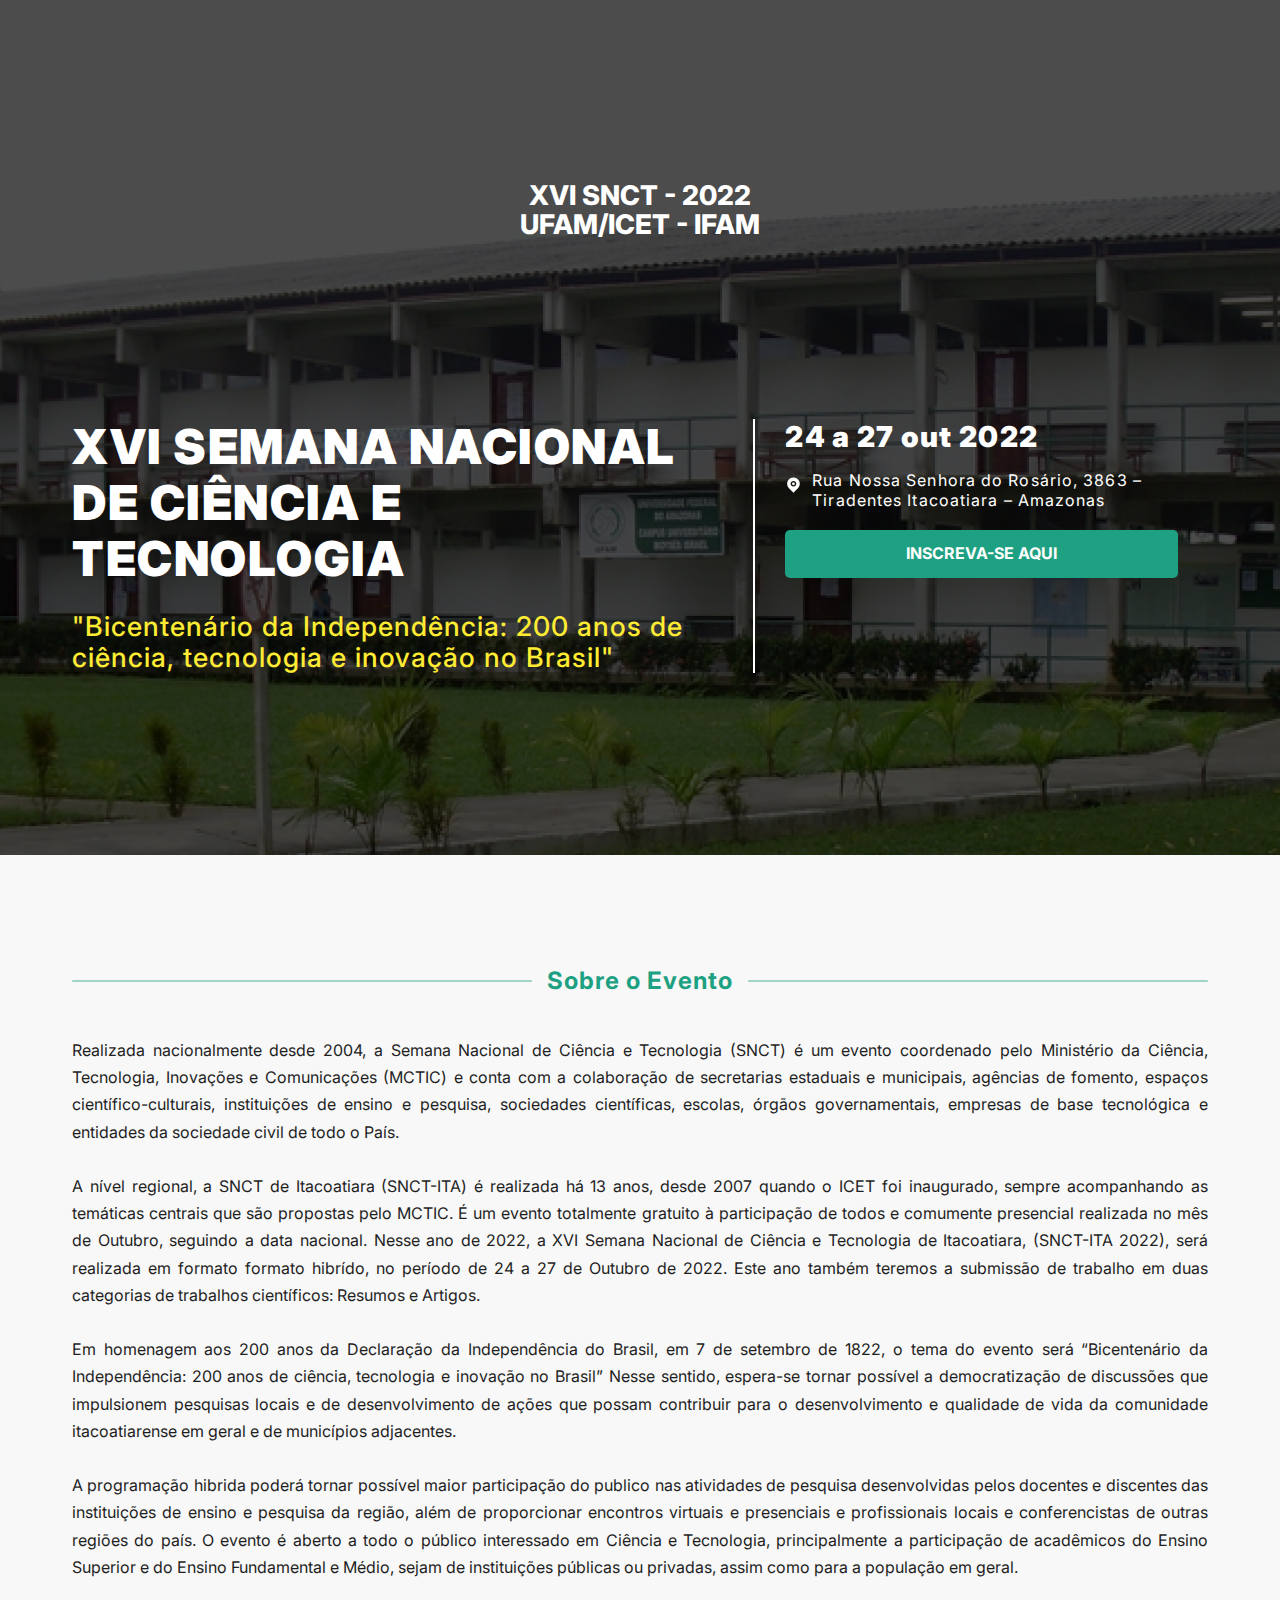
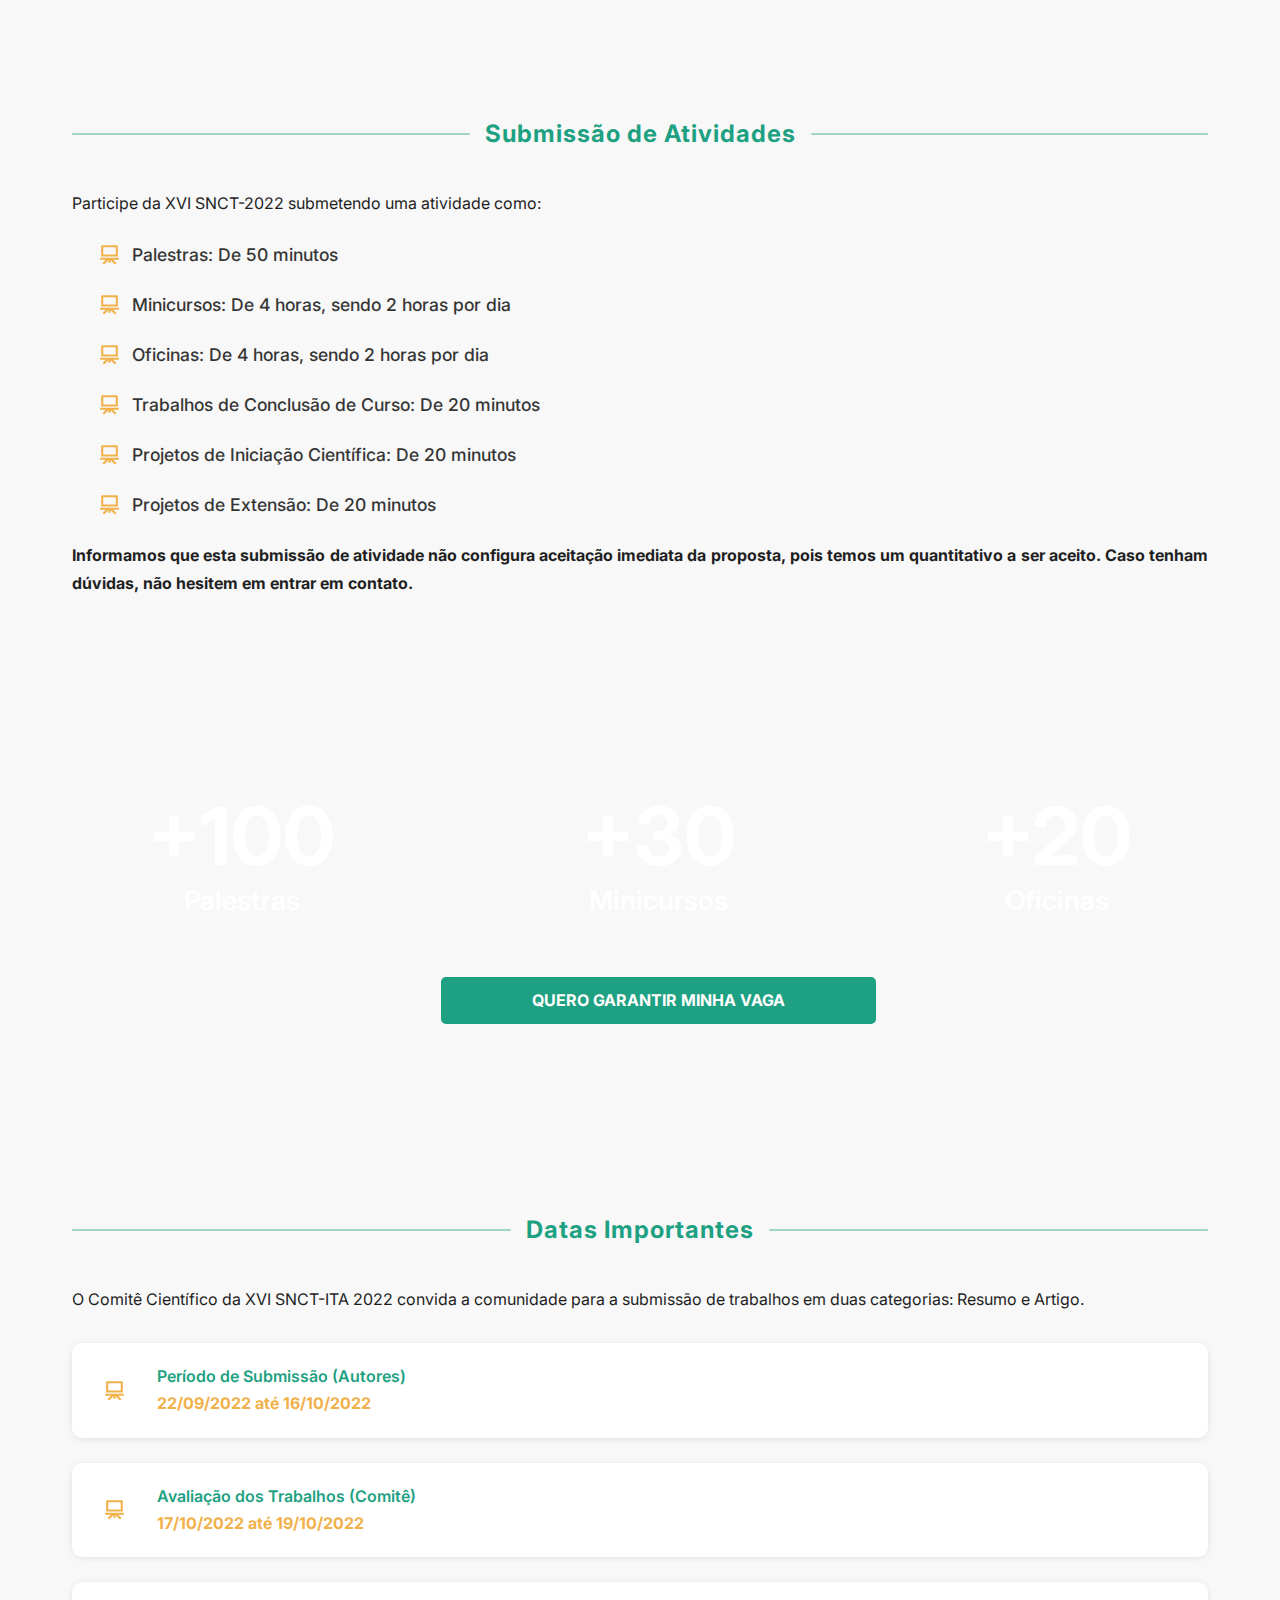
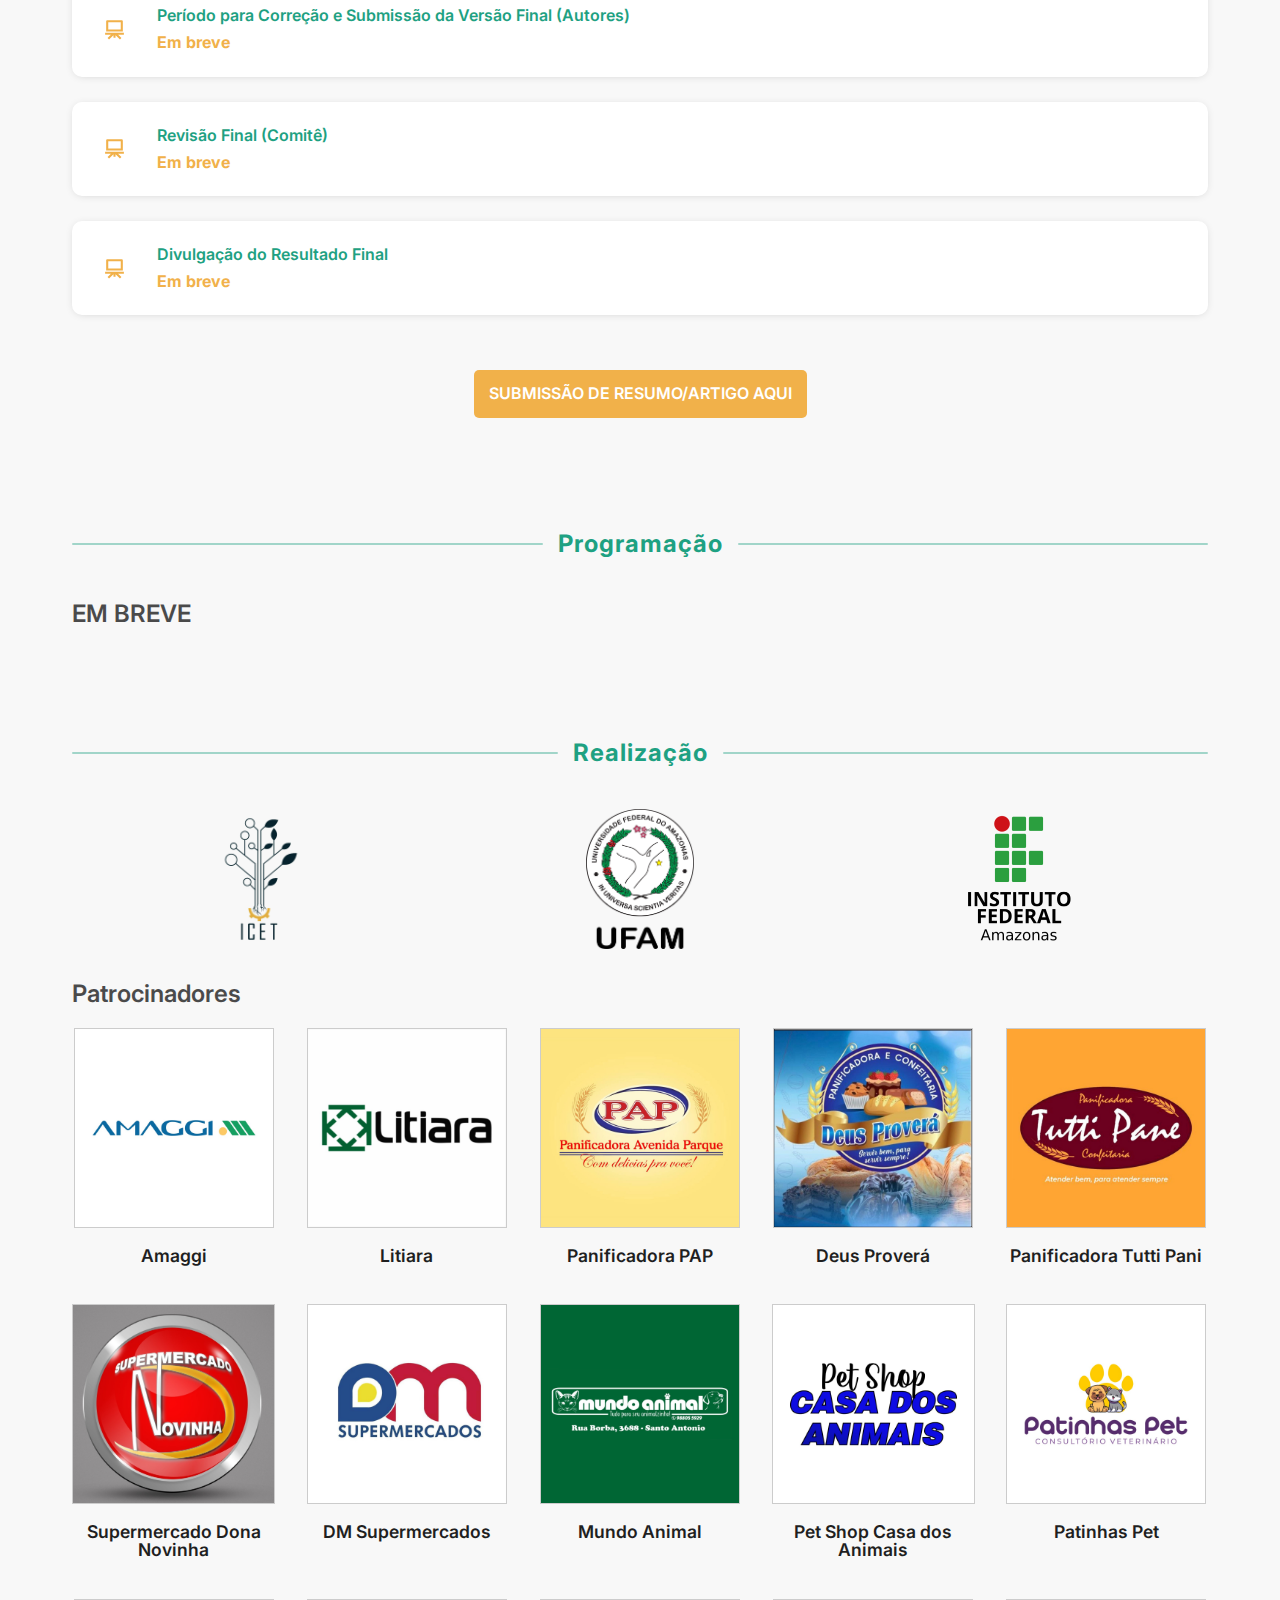
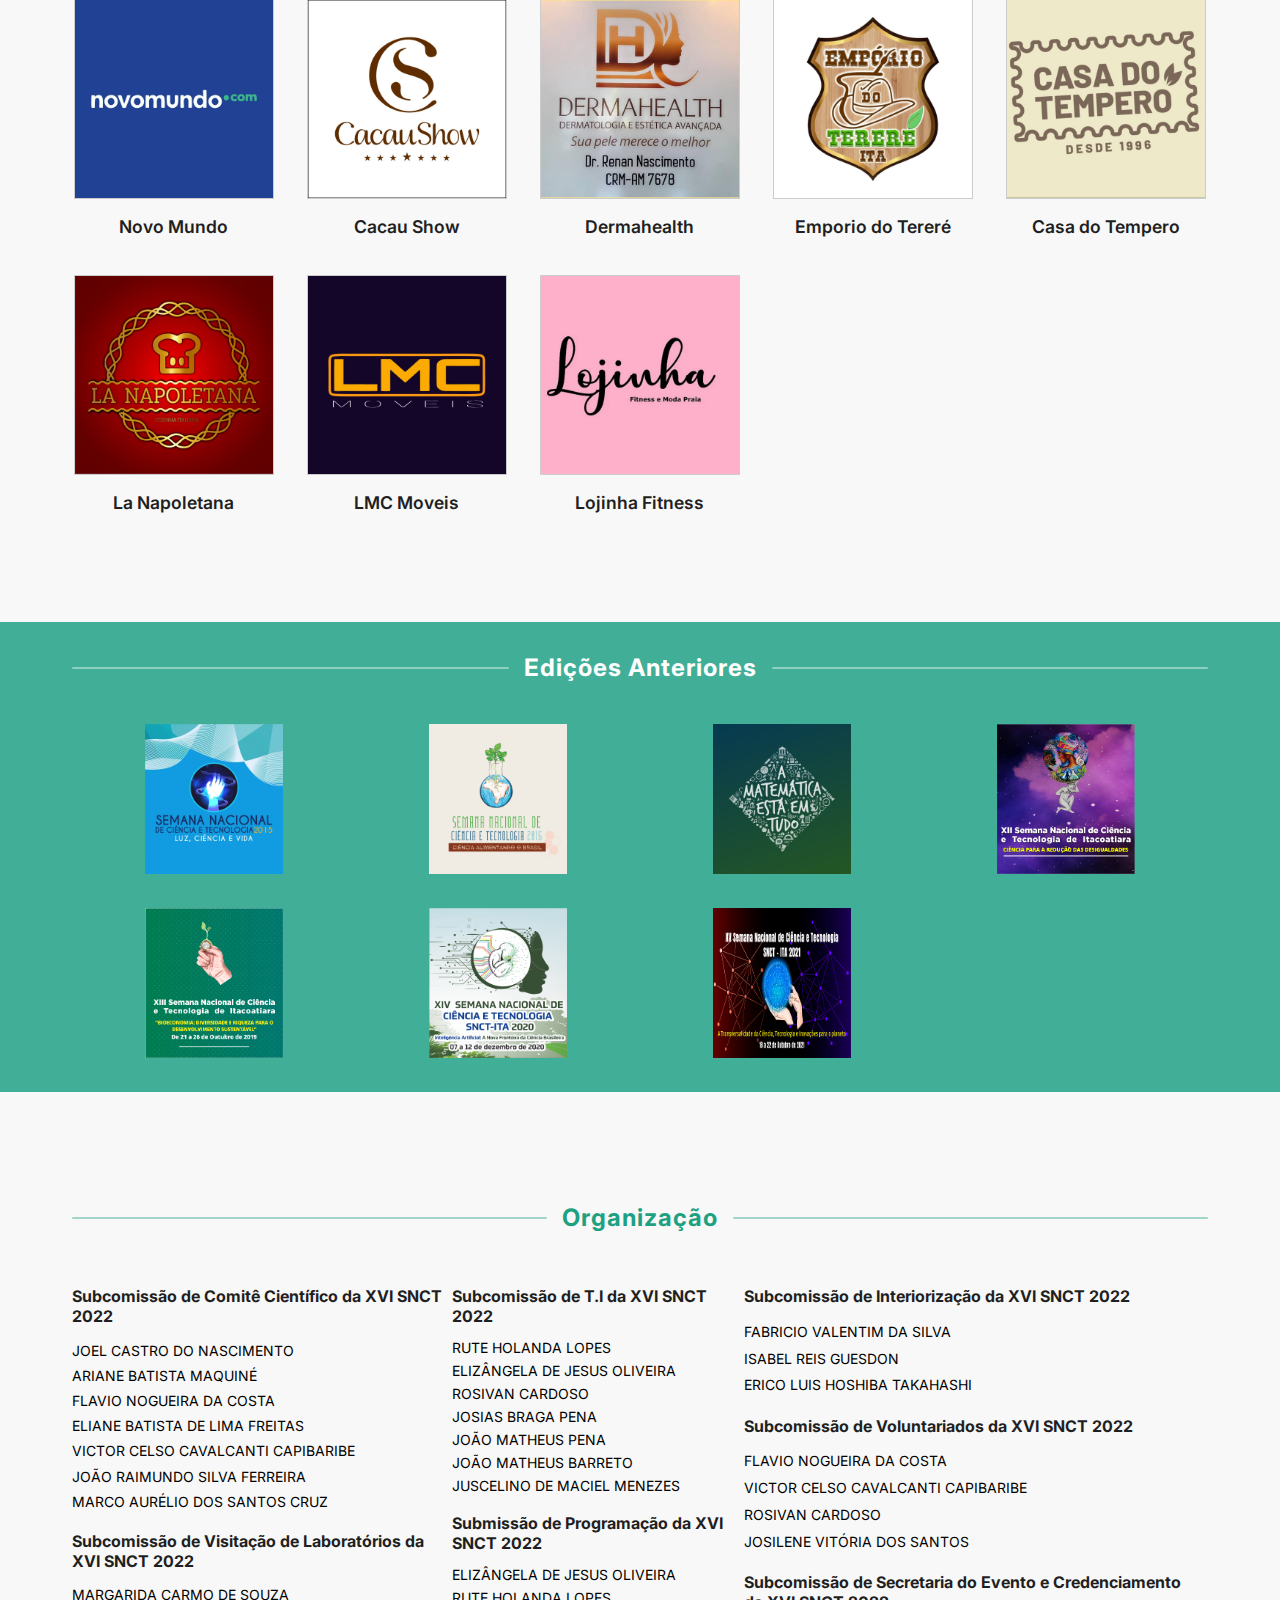
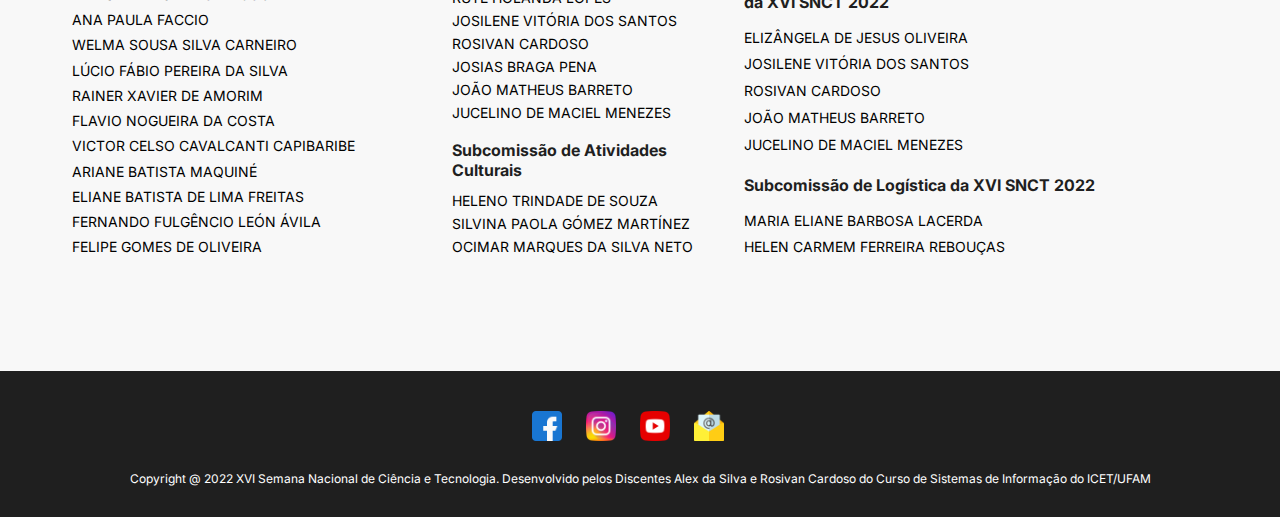
==== commit 90002bf0: "feat: remove anais and update organization" ====
--- a/index.html
+++ b/index.html
@@ -136,7 +136,7 @@
                             Contatos
                         </a>
                     </li>
-                    <li>
+                    <!-- <li>
                         <a href="./anais/index.html" class="header__link" target="_blank" onclick="onCloseMenu()">
                             <svg  class="header__icon" xmlns="http://www.w3.org/2000/svg" viewBox="0 0 24 24" width="24" height="24">
                                 <path fill="none" d="M0 0h24v24H0z"/>
@@ -144,7 +144,7 @@
                             </svg>
                             Anais do Evento
                         </a>
-                    </li>
+                    </li> -->
                 </ul>
             </nav>
         </div>
@@ -308,10 +308,10 @@
                     um quantitativo a ser aceito. Caso tenham dúvidas, não hesitem em entrar em contato.
                 </strong>
             </p>
-            <a href="https://sncticet.ufam.edu.br/formulario/" target="_blank"
+            <!-- <a href="https://sncticet.ufam.edu.br/formulario/" target="_blank"
                 class="button__default submission__button">
                 SUBMISSÃO DE ATIVIDADES AQUI
-            </a>
+            </a> -->
         </section>
         <section class="hero effect__parallax section--top">
             <ul class="safe__area hero__items">
@@ -341,10 +341,14 @@
                 <h2 class="title__text">Datas Importantes</h2>
                 <hr class="title__line" />
             </div>
-            <p class="simple__text">
-                O Comitê Científico da XVI SCNT-ITA 2022 convida a comunidade para a submissão de trabalhos em duas
+            <!-- <p class="simple__text">
+                O Comitê Científico da XVI SNCT-ITA 2022 convida a comunidade para a submissão de trabalhos em duas
                 categorias: Resumo e Artigo. Para obter instruções de submissão de cada categoria,
                 <a href="/anais/index.html" class="link__text">Clique Aqui.</a>
+            </p> -->
+            <p class="simple__text">
+                O Comitê Científico da XVI SNCT-ITA 2022 convida a comunidade para a submissão de trabalhos em duas
+                categorias: Resumo e Artigo.
             </p>
             <ul class="dates__items">
                 <li class="dates__item box__shadow">
@@ -367,7 +371,7 @@
                             fill="rgba(241,177,74,1)" />
                     </svg>
                     <div>
-                        <p class="dates__text">Avaliação dos Trabalhos(Comitê)</p>
+                        <p class="dates__text">Avaliação dos Trabalhos (Comitê)</p>
                         <p class="dates__info">17/10/2022 até 19/10/2022</p>
                     </div>
                 </li>
@@ -380,7 +384,7 @@
                     </svg>
                     <div>
                         <p class="dates__text">Período para Correção e Submissão da Versão Final (Autores)</p>
-                        <p class="dates__info">20/10/2022 até 22/10/2022</p>
+                        <p class="dates__info">Em breve</p>
                     </div>
                 </li>
                 <li class="dates__item box__shadow">
@@ -392,7 +396,7 @@
                     </svg>
                     <div>
                         <p class="dates__text">Revisão Final (Comitê)</p>
-                        <p class="dates__info">23/10/2022 até 24/10/2022</p>
+                        <p class="dates__info">Em breve</p>
                     </div>
                 </li>
                 <li class="dates__item box__shadow">
@@ -404,7 +408,7 @@
                     </svg>
                     <div>
                         <p class="dates__text">Divulgação do Resultado Final</p>
-                        <p class="dates__info">24/10/2021</p>
+                        <p class="dates__info">Em breve</p>
                     </div>
                 </li>
             </ul>
@@ -561,68 +565,68 @@
             </div>
             <div class="organazation_items">
                 <div class="organazation_item">
-                    <p class="organazation__name">Subcomissão de Comitê Científico da XVI SNCT 2022</p>
-                    <p>JOEL CASTRO DO NASCIMENTO</p>
-                    <p>ARIANE BATISTA MAQUINÉ</p>
-                    <p>FLAVIO NOGUEIRA DA COSTA</p>
-                    <p>ELIANE BATISTA DE LIMA FREITAS</p>
-                    <p>VICTOR CELSO CAVALCANTI CAPIBARIBE</p>
-                    <p>JOÃO RAIMUNDO SILVA FERREIRA</p>
-                    <p>MARCO AURÉLIO DOS SANTOS CRUZ</p>
-                    <p class="organazation__name">Subcomissão de Visitação de Laboratórios da XVI SNCT 2022</p>
-                    <p>MARGARIDA CARMO DE SOUZA</p>
-                    <p>ANA PAULA FACCIO</p>
-                    <p>WELMA SOUSA SILVA CARNEIRO</p>
-                    <p>LÚCIO FÁBIO PEREIRA DA SILVA</p>
-                    <p>RAINER XAVIER DE AMORIM</p>
-                    <p>FLAVIO NOGUEIRA DA COSTA</p>
-                    <p>VICTOR CELSO CAVALCANTI CAPIBARIBE</p>
-                    <p>ARIANE BATISTA MAQUINÉ</p>
-                    <p>ELIANE BATISTA DE LIMA FREITAS</p>
-                    <p>FERNANDO FULGÊNCIO LEÓN ÁVILA</p>
-                    <p>FELIPE GOMES DE OLIVEIRA</p>
+                    <p class="organazation__title">Subcomissão de Comitê Científico da XVI SNCT 2022</p>
+                    <p class="organazation__name">JOEL CASTRO DO NASCIMENTO</p>
+                    <p class="organazation__name">ARIANE BATISTA MAQUINÉ</p>
+                    <p class="organazation__name">FLAVIO NOGUEIRA DA COSTA</p>
+                    <p class="organazation__name">ELIANE BATISTA DE LIMA FREITAS</p>
+                    <p class="organazation__name">VICTOR CELSO CAVALCANTI CAPIBARIBE</p>
+                    <p class="organazation__name">JOÃO RAIMUNDO SILVA FERREIRA</p>
+                    <p class="organazation__name">MARCO AURÉLIO DOS SANTOS CRUZ</p>
+                    <p class="organazation__title">Subcomissão de Visitação de Laboratórios da XVI SNCT 2022</p>
+                    <p class="organazation__name">MARGARIDA CARMO DE SOUZA</p>
+                    <p class="organazation__name">ANA PAULA FACCIO</p>
+                    <p class="organazation__name">WELMA SOUSA SILVA CARNEIRO</p>
+                    <p class="organazation__name">LÚCIO FÁBIO PEREIRA DA SILVA</p>
+                    <p class="organazation__name">RAINER XAVIER DE AMORIM</p>
+                    <p class="organazation__name">FLAVIO NOGUEIRA DA COSTA</p>
+                    <p class="organazation__name">VICTOR CELSO CAVALCANTI CAPIBARIBE</p>
+                    <p class="organazation__name">ARIANE BATISTA MAQUINÉ</p>
+                    <p class="organazation__name">ELIANE BATISTA DE LIMA FREITAS</p>
+                    <p class="organazation__name">FERNANDO FULGÊNCIO LEÓN ÁVILA</p>
+                    <p class="organazation__name">FELIPE GOMES DE OLIVEIRA</p>
                 </div>
                 <div class="organazation_item">
-                    <p class="organazation__name">Subcomissão de T.I da XVI SNCT 2022</p>
-                    <p>RUTE HOLANDA LOPES</p>
-                    <p>ELIZÂNGELA DE JESUS OLIVEIRA</p>
-                    <p>ROSIVAN CARDOSO</p>
-                    <p>JOSIAS BRAGA PENA</p>
-                    <p>JOÃO MATHEUS PENA</p>
-                    <p>JOÃO MATHEUS BARRETO </p>
-                    <p>JUSCELINO DE MACIEL MENEZES</p>
-                    <p class="organazation__name">Submissão de Programação da XVI SNCT 2022</p>
-                    <p>ELIZÂNGELA DE JESUS OLIVEIRA</p>
-                    <p>RUTE HOLANDA LOPES</p>
-                    <p>JOSILENE VITÓRIA DOS SANTOS</p>
-                    <p>ROSIVAN CARDOSO</p>
-                    <p>JOSIAS BRAGA PENA</p>
-                    <p>JOÃO MATHEUS BARRETO</p>
-                    <p>JUCELINO DE MACIEL MENEZES</p>
-                    <p class="organazation__name">Subcomissão de Atividades Culturais</p>
-                    <p>HELENO TRINDADE DE SOUZA</p>
-                    <p>SILVINA PAOLA GÓMEZ MARTÍNEZ</p>
-                    <p>OCIMAR MARQUES DA SILVA NETO</p>
+                    <p class="organazation__title">Subcomissão de T.I da XVI SNCT 2022</p>
+                    <p class="organazation__name">RUTE HOLANDA LOPES</p>
+                    <p class="organazation__name">ELIZÂNGELA DE JESUS OLIVEIRA</p>
+                    <p class="organazation__name">ROSIVAN CARDOSO</p>
+                    <p class="organazation__name">JOSIAS BRAGA PENA</p>
+                    <p class="organazation__name">JOÃO MATHEUS PENA</p>
+                    <p class="organazation__name">JOÃO MATHEUS BARRETO </p>
+                    <p class="organazation__name">JUSCELINO DE MACIEL MENEZES</p>
+                    <p class="organazation__title">Submissão de Programação da XVI SNCT 2022</p>
+                    <p class="organazation__name">ELIZÂNGELA DE JESUS OLIVEIRA</p>
+                    <p class="organazation__name">RUTE HOLANDA LOPES</p>
+                    <p class="organazation__name">JOSILENE VITÓRIA DOS SANTOS</p>
+                    <p class="organazation__name">ROSIVAN CARDOSO</p>
+                    <p class="organazation__name">JOSIAS BRAGA PENA</p>
+                    <p class="organazation__name">JOÃO MATHEUS BARRETO</p>
+                    <p class="organazation__name">JUCELINO DE MACIEL MENEZES</p>
+                    <p class="organazation__title">Subcomissão de Atividades Culturais</p>
+                    <p class="organazation__name">HELENO TRINDADE DE SOUZA</p>
+                    <p class="organazation__name">SILVINA PAOLA GÓMEZ MARTÍNEZ</p>
+                    <p class="organazation__name">OCIMAR MARQUES DA SILVA NETO</p>
                 </div>
                 <div class="organazation_item">
-                    <p class="organazation__name">Subcomissão de Interiorização da XVI SNCT 2022</p>
-                    <p>FABRICIO VALENTIM DA SILVA</p>
-                    <p>ISABEL REIS GUESDON</p>
-                    <p>ERICO LUIS HOSHIBA TAKAHASHI</p>
-                    <p class="organazation__name">Subcomissão de Voluntariados da XVI SNCT 2022</p>
-                    <p>FLAVIO NOGUEIRA DA COSTA</p>
-                    <p>VICTOR CELSO CAVALCANTI CAPIBARIBE</p>
-                    <p>ROSIVAN CARDOSO</p>
-                    <p>JOSILENE VITÓRIA DOS SANTOS</p>
-                    <p class="organazation__name">Subcomissão de Secretaria do Evento e Credenciamento da XVI SNCT 2022</p>
-                    <p>ELIZÂNGELA DE JESUS OLIVEIRA</p>
-                    <p>JOSILENE VITÓRIA DOS SANTOS</p>
-                    <p>ROSIVAN CARDOSO</p>
-                    <p>JOÃO MATHEUS BARRETO</p>
-                    <p>JUCELINO DE MACIEL MENEZES</p>
-                    <p class="organazation__name">Subcomissão de Logística da XVI SNCT 2022</p>
-                    <p>MARIA ELIANE BARBOSA LACERDA</p>
-                    <p>HELEN CARMEM FERREIRA REBOUÇAS</p>
+                    <p class="organazation__title">Subcomissão de Interiorização da XVI SNCT 2022</p>
+                    <p class="organazation__name">FABRICIO VALENTIM DA SILVA</p>
+                    <p class="organazation__name">ISABEL REIS GUESDON</p>
+                    <p class="organazation__name">ERICO LUIS HOSHIBA TAKAHASHI</p>
+                    <p class="organazation__title">Subcomissão de Voluntariados da XVI SNCT 2022</p>
+                    <p class="organazation__name">FLAVIO NOGUEIRA DA COSTA</p>
+                    <p class="organazation__name">VICTOR CELSO CAVALCANTI CAPIBARIBE</p>
+                    <p class="organazation__name">ROSIVAN CARDOSO</p>
+                    <p class="organazation__name">JOSILENE VITÓRIA DOS SANTOS</p>
+                    <p class="organazation__title">Subcomissão de Secretaria do Evento e Credenciamento da XVI SNCT 2022</p>
+                    <p class="organazation__name">ELIZÂNGELA DE JESUS OLIVEIRA</p>
+                    <p class="organazation__name">JOSILENE VITÓRIA DOS SANTOS</p>
+                    <p class="organazation__name">ROSIVAN CARDOSO</p>
+                    <p class="organazation__name">JOÃO MATHEUS BARRETO</p>
+                    <p class="organazation__name">JUCELINO DE MACIEL MENEZES</p>
+                    <p class="organazation__title">Subcomissão de Logística da XVI SNCT 2022</p>
+                    <p class="organazation__name">MARIA ELIANE BARBOSA LACERDA</p>
+                    <p class="organazation__name">HELEN CARMEM FERREIRA REBOUÇAS</p>
                 </div>
             </div>
         </section>
--- a/src/screens/home/organization.css
+++ b/src/screens/home/organization.css
@@ -5,17 +5,24 @@
 }
 
 .organazation_item{
-    margin-right: 0.8rem;
+    margin-right: 6px;
     display: flex;
     flex-direction: column;
     justify-content: space-between;
     /* border: 1px solid darksalmon; */
 }
 
+.organazation__title{
+    /* text-align: center; */
+    margin-top: 0.8rem;
+    margin-bottom: 0.8rem;
+    color: var(--secondary-dark);
+    font-weight: 700;
+}
+
 .organazation__name{
-    text-align: center;
-    margin-top: 0.8rem;
-    margin-bottom: 00.8rem;
-    color: var(--secondary-dark);
-    font-weight: 600;
+    /* text-align: justify; */
+    font-size: 14px;
+    margin-bottom: 6px;
+    /* border: 1px solid darksalmon; */
 }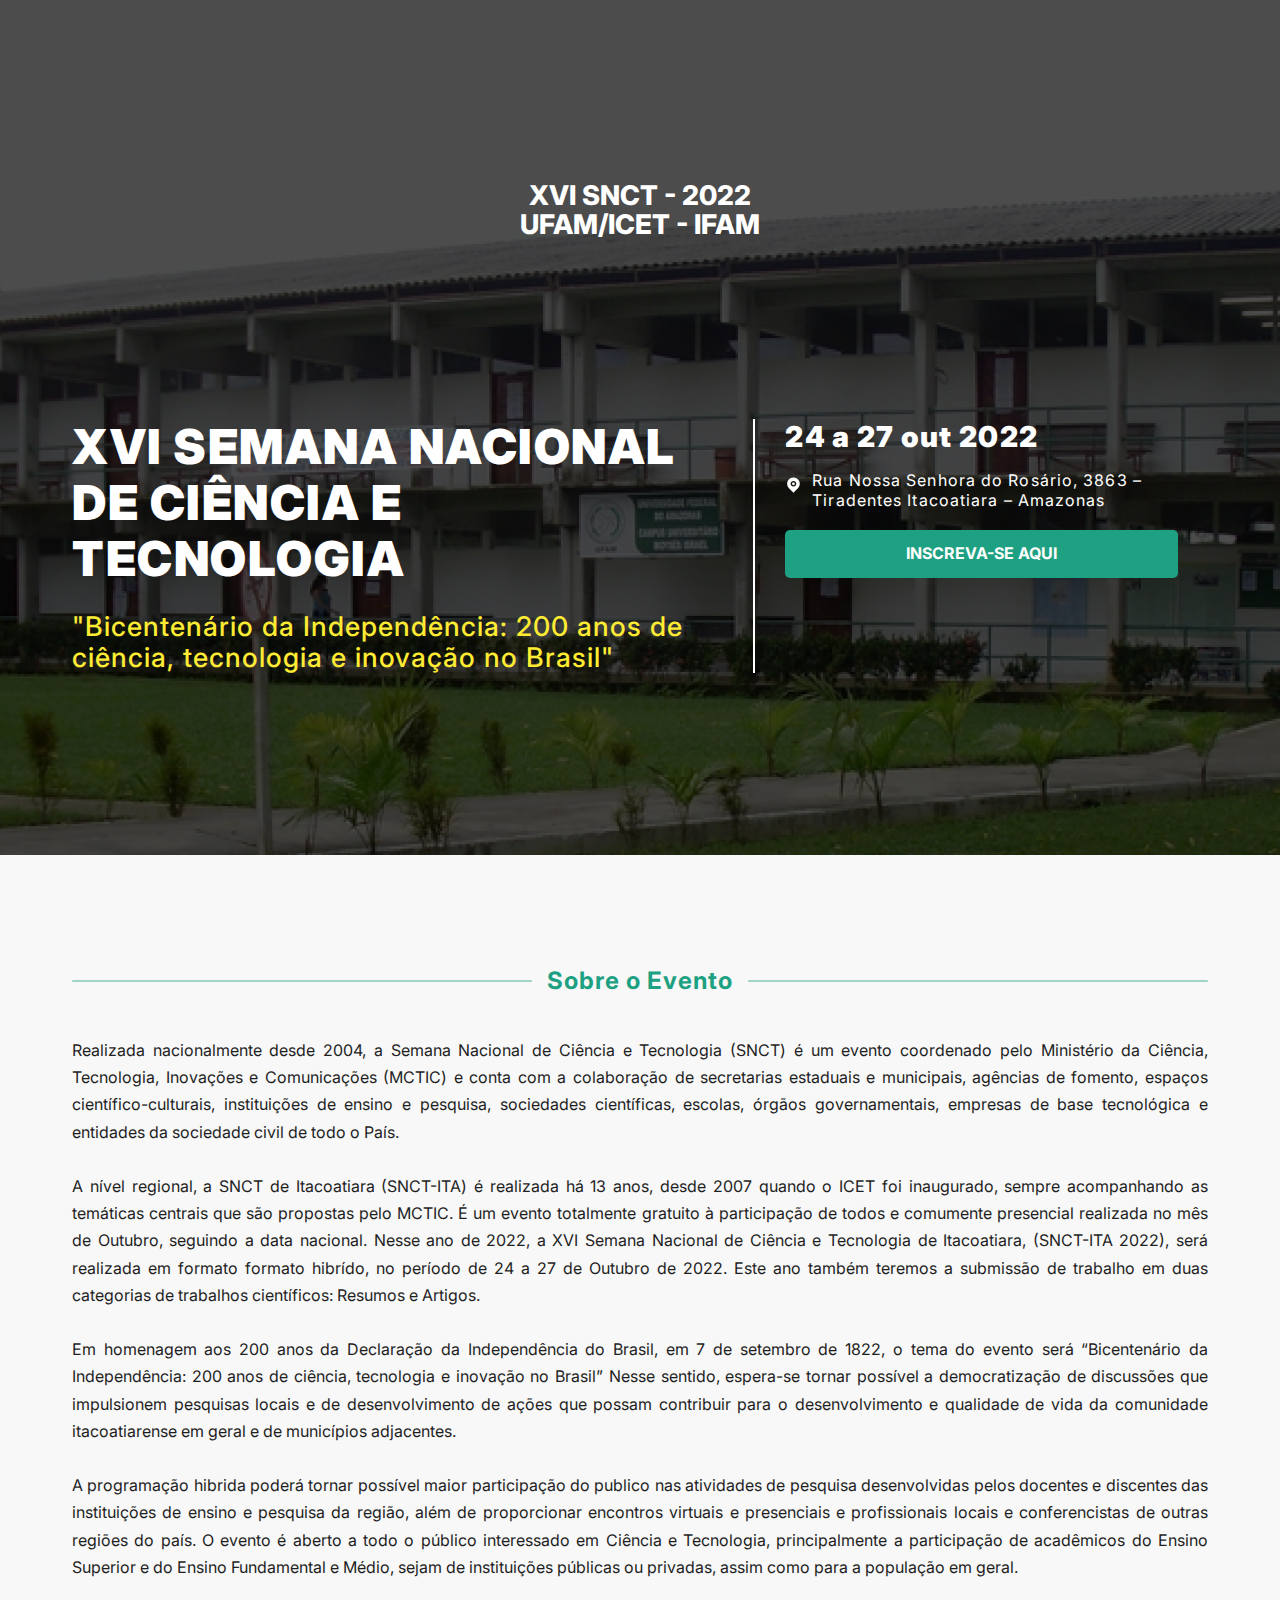
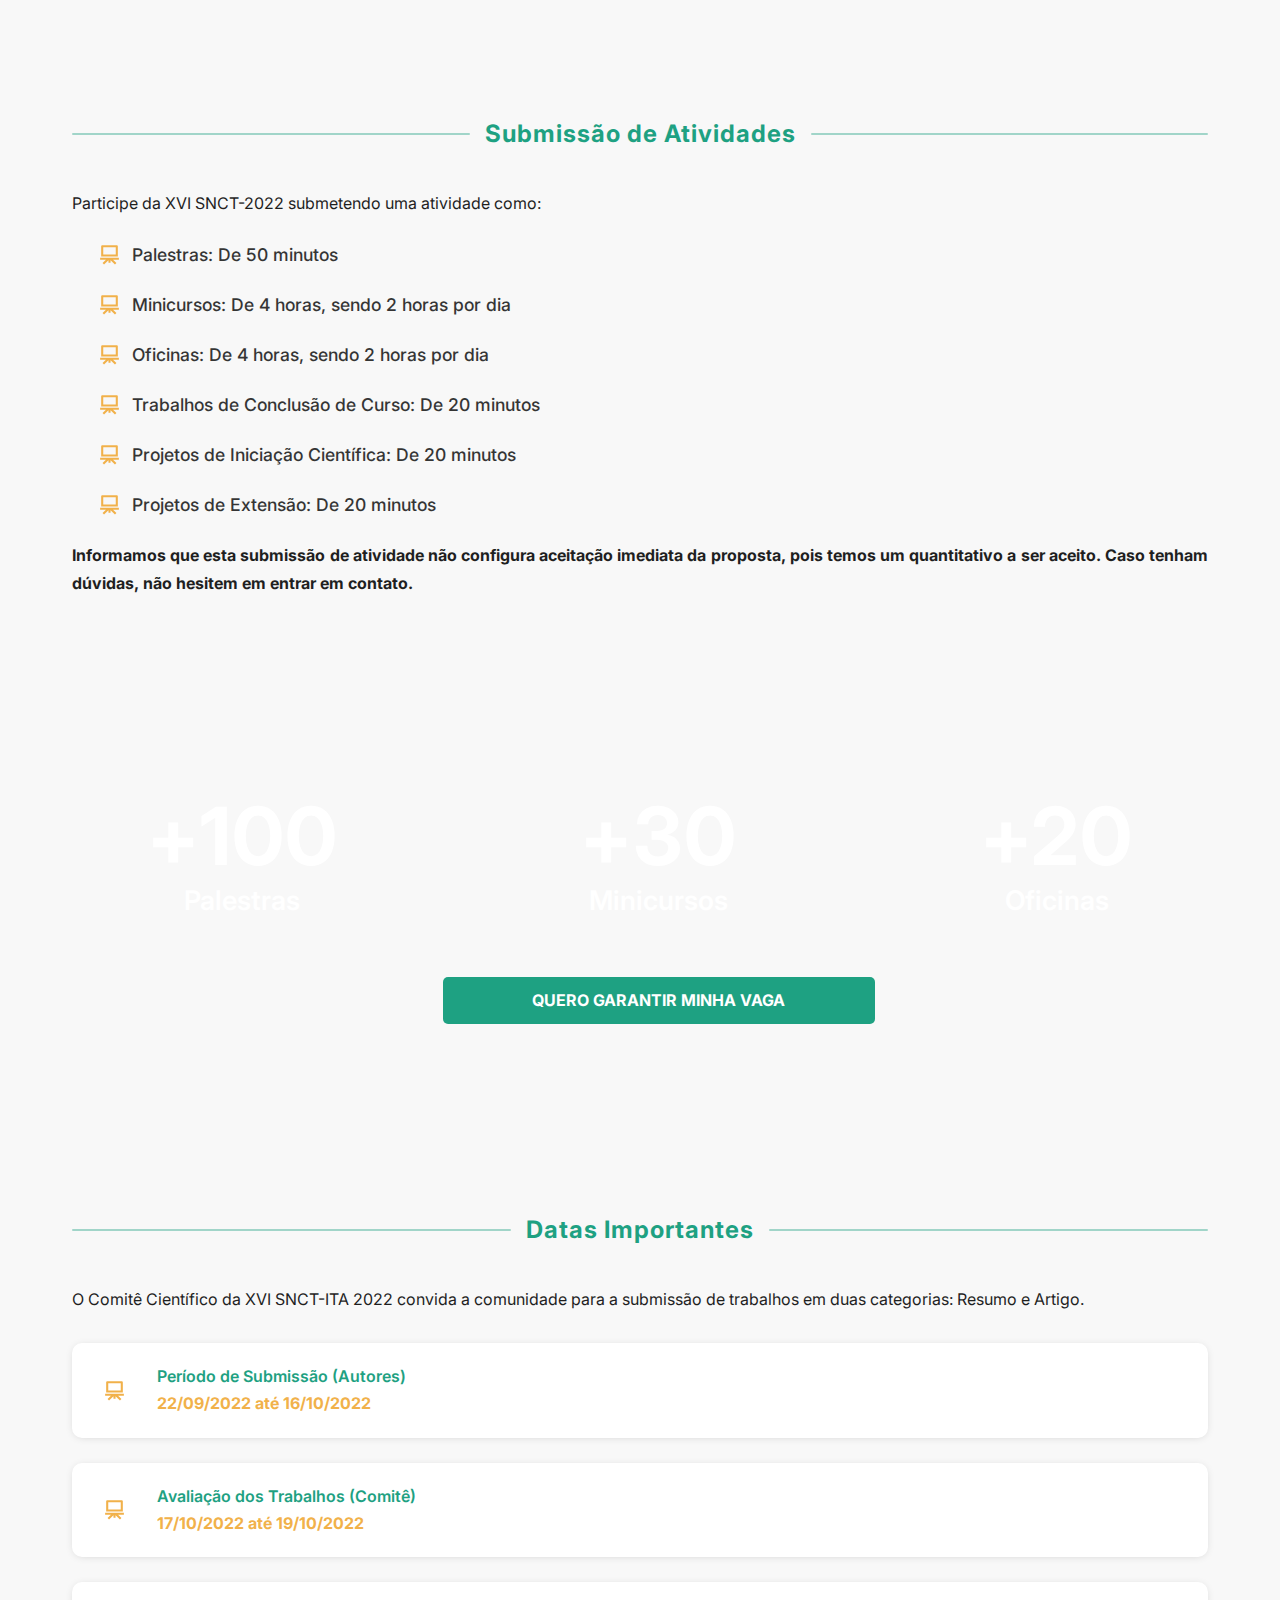
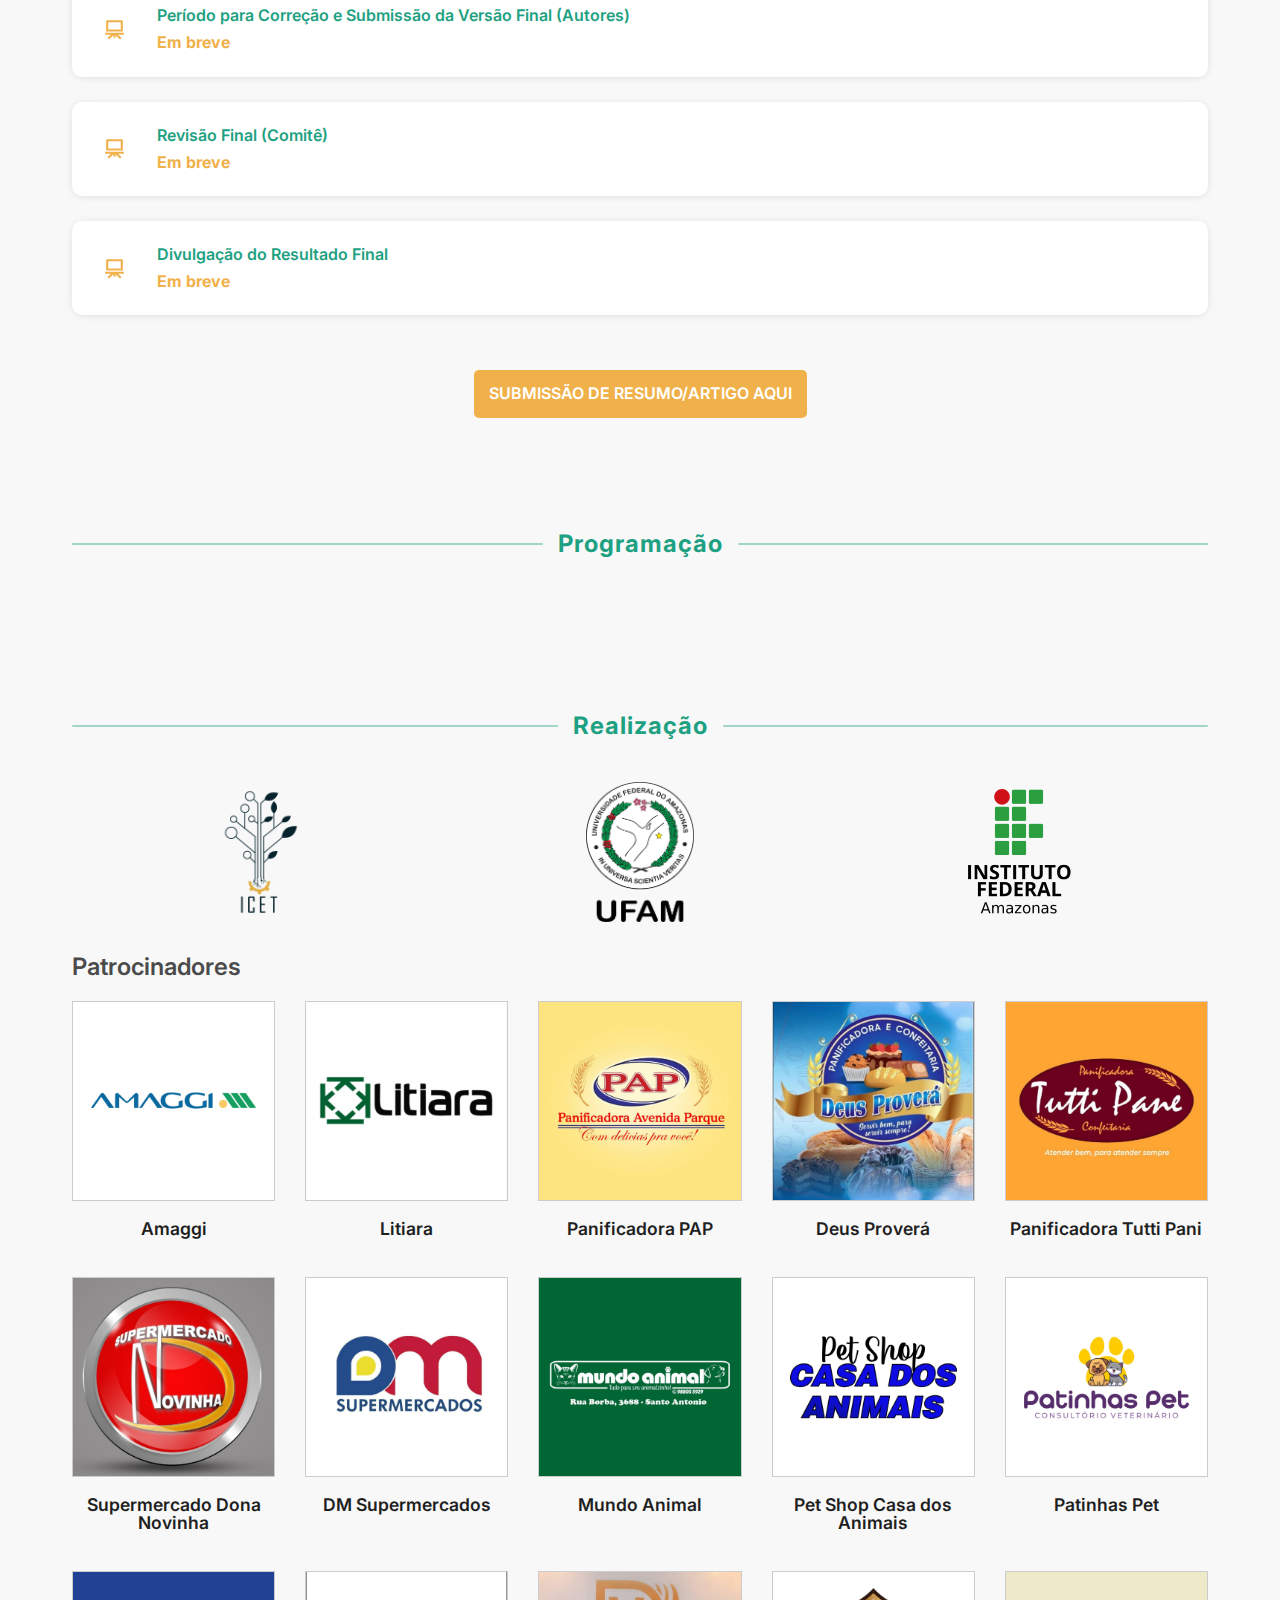
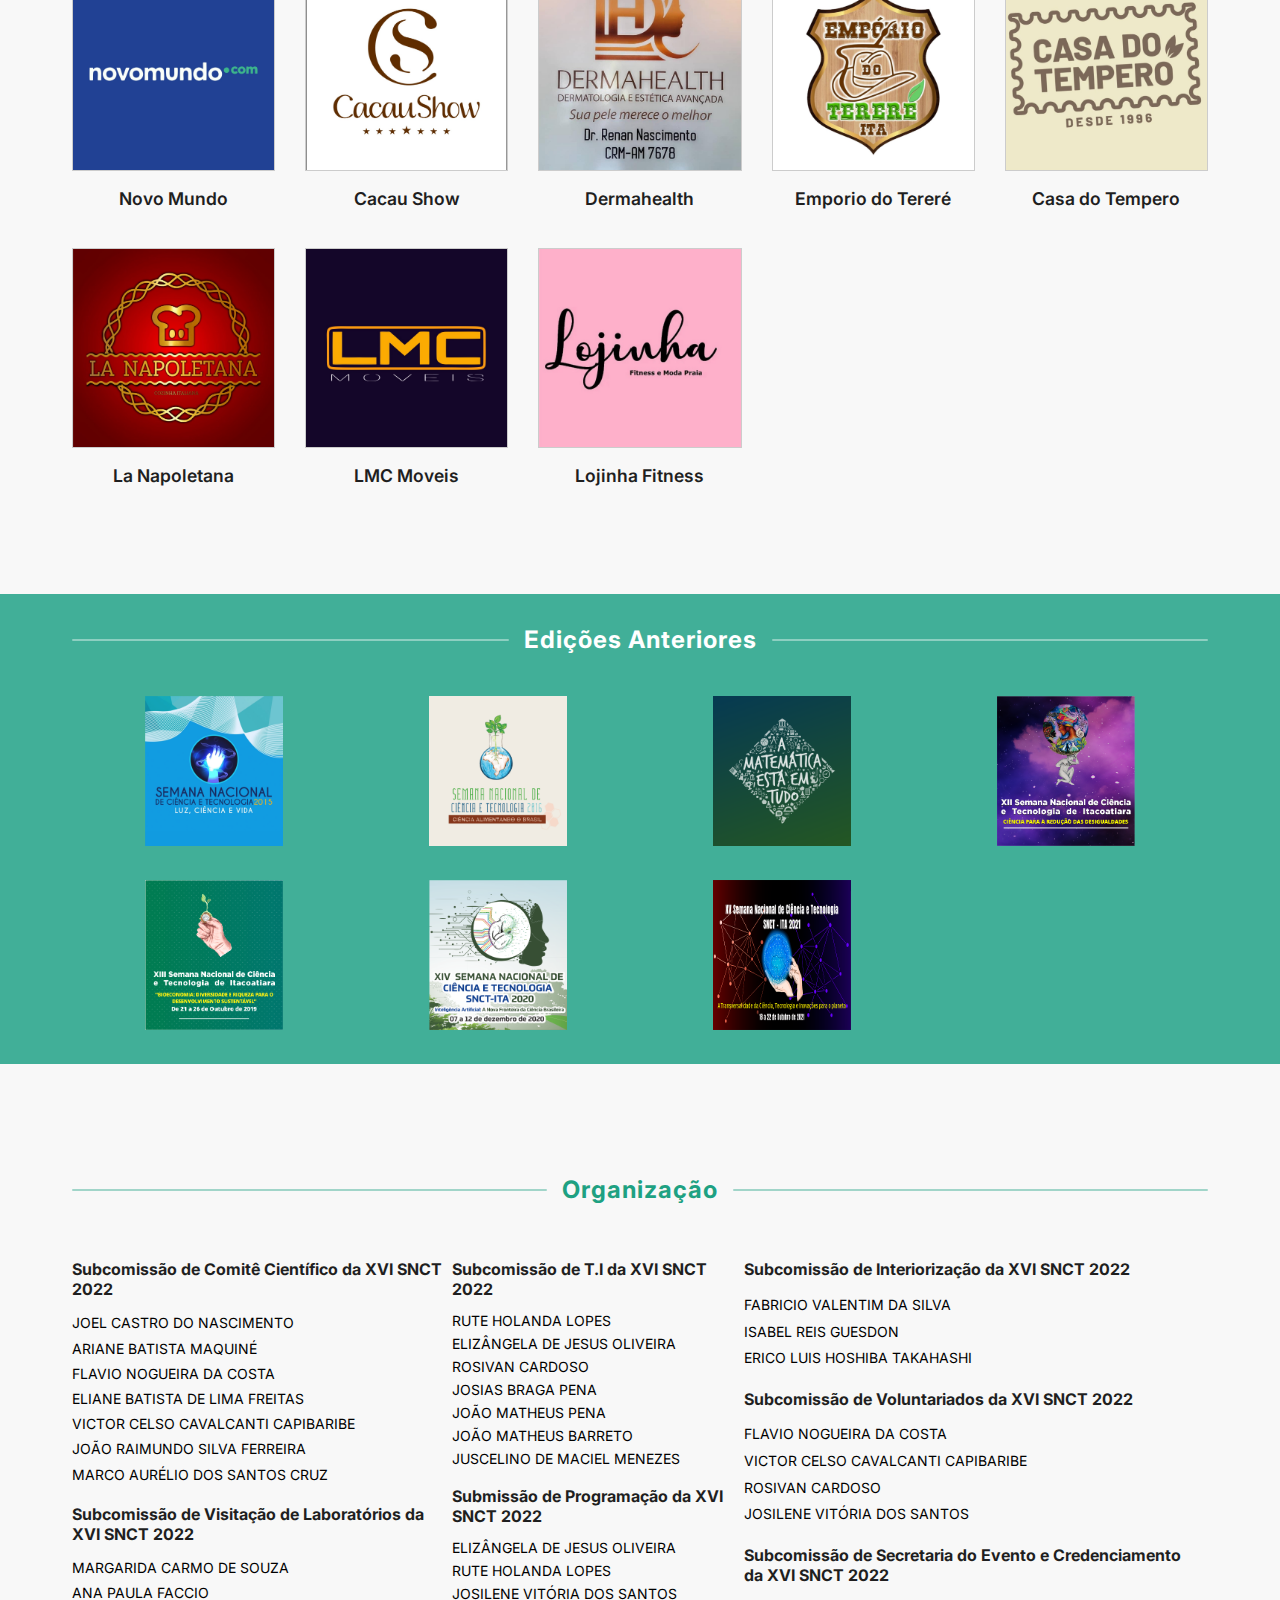
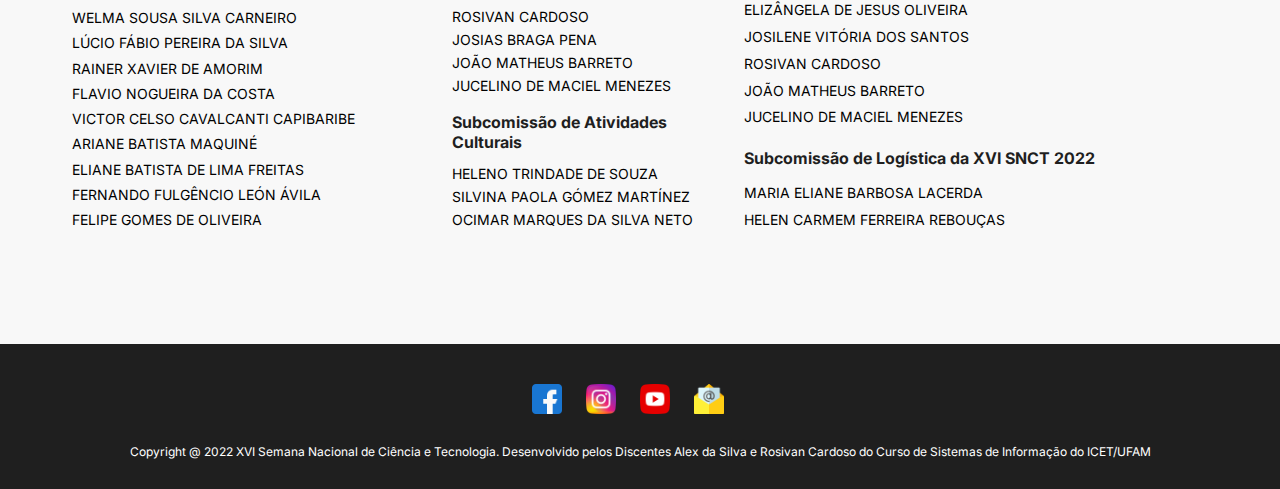
==== commit 689e7002: "feat: schedule even api integration" ====
--- a/index.html
+++ b/index.html
@@ -35,6 +35,7 @@
     <link rel="stylesheet" href="src/screens/home/realization.css">
     <link rel="stylesheet" href="src/screens/home/organization.css">
     <link rel="stylesheet" href="src/screens/home/hero.css">
+    <link rel="stylesheet" href="src/screens/home/schedule.css">
     <link rel="stylesheet" href="src/screens/home/editions.css">
     <link rel="stylesheet" href="src/screens/home/footer.css">
     <link rel="stylesheet" href="style.css">
@@ -426,11 +427,17 @@
                 <h2 class="title__text">Programação</h2>
                 <hr class="title__line" />
             </div>
-            <p class="simple__text realization__title">EM BREVE</p>
+            <div class="schedule-loading" id="schedule-loading">
+                <div class="lds-ring"><div></div><div></div><div></div><div></div></div>
+                <h2 class="schedule-loading__title">Carregando dados</h2>
+            </div>
+            <div
+                class="schedule-items schedule-items--hidden"
+                id="schedule-items"
+            ></div>
             <!-- <p class="simple__text">A inscrição no evento dá direito a você de participar das seguintes atividades:
                 Palestras, Minicurso, Apresentações dos Artigos e Resumos. Para se inscrever nas atividades do evento
                 clique no link abaixo:</p> -->
-
         </section>
         <span id="realizacao"></span>
         <section class="realization safe__area section--top">
@@ -657,5 +664,4 @@
     </footer>
 </body>
 <script src="src/screens/home/script.js"></script>
-
 </html>--- a/src/screens/home/realization.css
+++ b/src/screens/home/realization.css
@@ -27,6 +27,7 @@
 .realization__item {
     margin: auto;
     height: 100%;
+    width: 100%;
 }
 
 .realization__support {
@@ -61,7 +62,7 @@
     
 
     .realization__items {
-        grid-template-columns: repeat(3, auto);
+        grid-template-columns: repeat(2, 1fr);
         gap: 20px;
         margin-top: 30px;
     }
--- a/src/screens/home/hero.css
+++ b/src/screens/home/hero.css
@@ -20,7 +20,7 @@
 
 .hero__number {
     font-size: 5rem;
-    letter-spacing: 1.px;
+    letter-spacing: 1px;
     color: var(--primary-white);
     font-weight: 700;
 }
--- a/src/screens/home/schedule.css
+++ b/src/screens/home/schedule.css
@@ -0,0 +1,176 @@
+.schedule-items {
+    display: flex;
+    flex-direction: column;
+    row-gap: 20px;
+}
+
+.schedule-items .box__shadow {
+    border-radius: 10px;
+}
+
+.schedule-items--hidden {
+    display: none;
+}
+
+.schedule-items__date {
+    border-radius: 10px;
+    background-color: var(--primary-white);
+    display: flex;
+    justify-content: space-between;
+    align-items: center;
+    background: rgb(36,92,102);
+    background: linear-gradient(146deg, rgba(36,92,102,1) 0%, rgba(0,255,252,0.8715861344537815) 70%);
+}
+
+.schedule-items__image {
+    width: 170px;
+    height: 140px;
+    object-fit: cover;
+    border-radius: 10px 0 0 10px;
+}
+
+.schedule-items__numbers {
+    padding: 10px 20px;
+    text-align: right;
+}
+
+.schedule-items__day {
+    font-weight: 800;
+    font-size: 3rem;
+}
+
+.schedule-items__month {
+    font-size: 1rem;
+    color: var(--primary-dark);
+}
+
+.schedule-items__name {
+    font-size: 1rem;
+    color: var(--primary-dark);
+}
+
+.schedule-item {
+    background-color: var(--primary-white);
+    padding: 30px 20px;
+    border: 10px;
+    display: flex;
+    justify-content: space-between;
+}
+
+.schedule-item__profile {
+    width: 200px;
+    height: fit-content;
+    border: 3px solid var(--green--light);
+    border-radius: 5px;
+}
+
+.schedule-item__photo {
+    width: 100%;
+    height: 200px;
+    object-fit: cover;
+    border-radius: 2px 2px 0 0;
+}
+
+.schedule-item__name {
+    background-color: var(--green--light);
+    font-size: 1.2rem;
+    color: var(--primary-white);
+    font-weight: 700;
+    letter-spacing: 1px;
+    padding: 10px;
+    margin-top: -4px;
+}
+
+.schedule-item__infos {
+    width: calc(100% - 220px);
+    display: flex;
+    flex-direction: column;
+    row-gap: 18px;
+}
+
+.schedule-item__tow {
+    display: flex;
+    justify-content: space-between;
+}
+.schedule-item__double {
+    width: 45%;
+}
+
+.schedule-item__indicator {
+    font-size: .9rem;
+    color: var(--secondary-dark);
+    font-weight: 400;
+    display: block;
+    margin-bottom: 5px;
+    opacity: 0.9;
+}
+
+.schedule-item__title {
+    font-size: 1.1rem;
+    color: var(--primary-dark);
+    font-weight: 600;
+}
+
+.schedule-item__text {
+    font-size: 1rem;
+    color: var(--secondary-dark);
+    line-height: 1.3rem;
+    opacity: 0.9;
+    font-weight: 600;
+}
+
+
+/* LOADING */
+.schedule-loading {
+    display: flex;
+    flex-direction: column;
+    align-items: center;
+    gap: 20px;
+}
+
+.schedule-loading--hidden {
+    display: none;
+}
+
+.schedule-loading__title {
+    font-size: 1.3rem;
+    letter-spacing: 1px;
+    color: var(--primary-dark);
+    font-weight: 700;
+}
+
+.lds-ring {
+    display: inline-block;
+    position: relative;
+    width: 80px;
+    height: 80px;
+  }
+.lds-ring div {
+    box-sizing: border-box;
+    display: block;
+    position: absolute;
+    width: 64px;
+    height: 64px;
+    margin: 8px;
+    border: 8px solid var(--green--light);
+    border-radius: 50%;
+    animation: lds-ring 1.2s cubic-bezier(0.5, 0, 0.5, 1) infinite;
+    border-color: var(--green--light) transparent transparent transparent;
+}
+.lds-ring div:nth-child(1) {
+    animation-delay: -0.45s;
+}
+.lds-ring div:nth-child(2) {
+    animation-delay: -0.3s;
+}
+.lds-ring div:nth-child(3) {
+    animation-delay: -0.15s;
+}
+@keyframes lds-ring {
+    0% {
+        transform: rotate(0deg);
+    }
+    100% {
+        transform: rotate(360deg);
+    }
+}
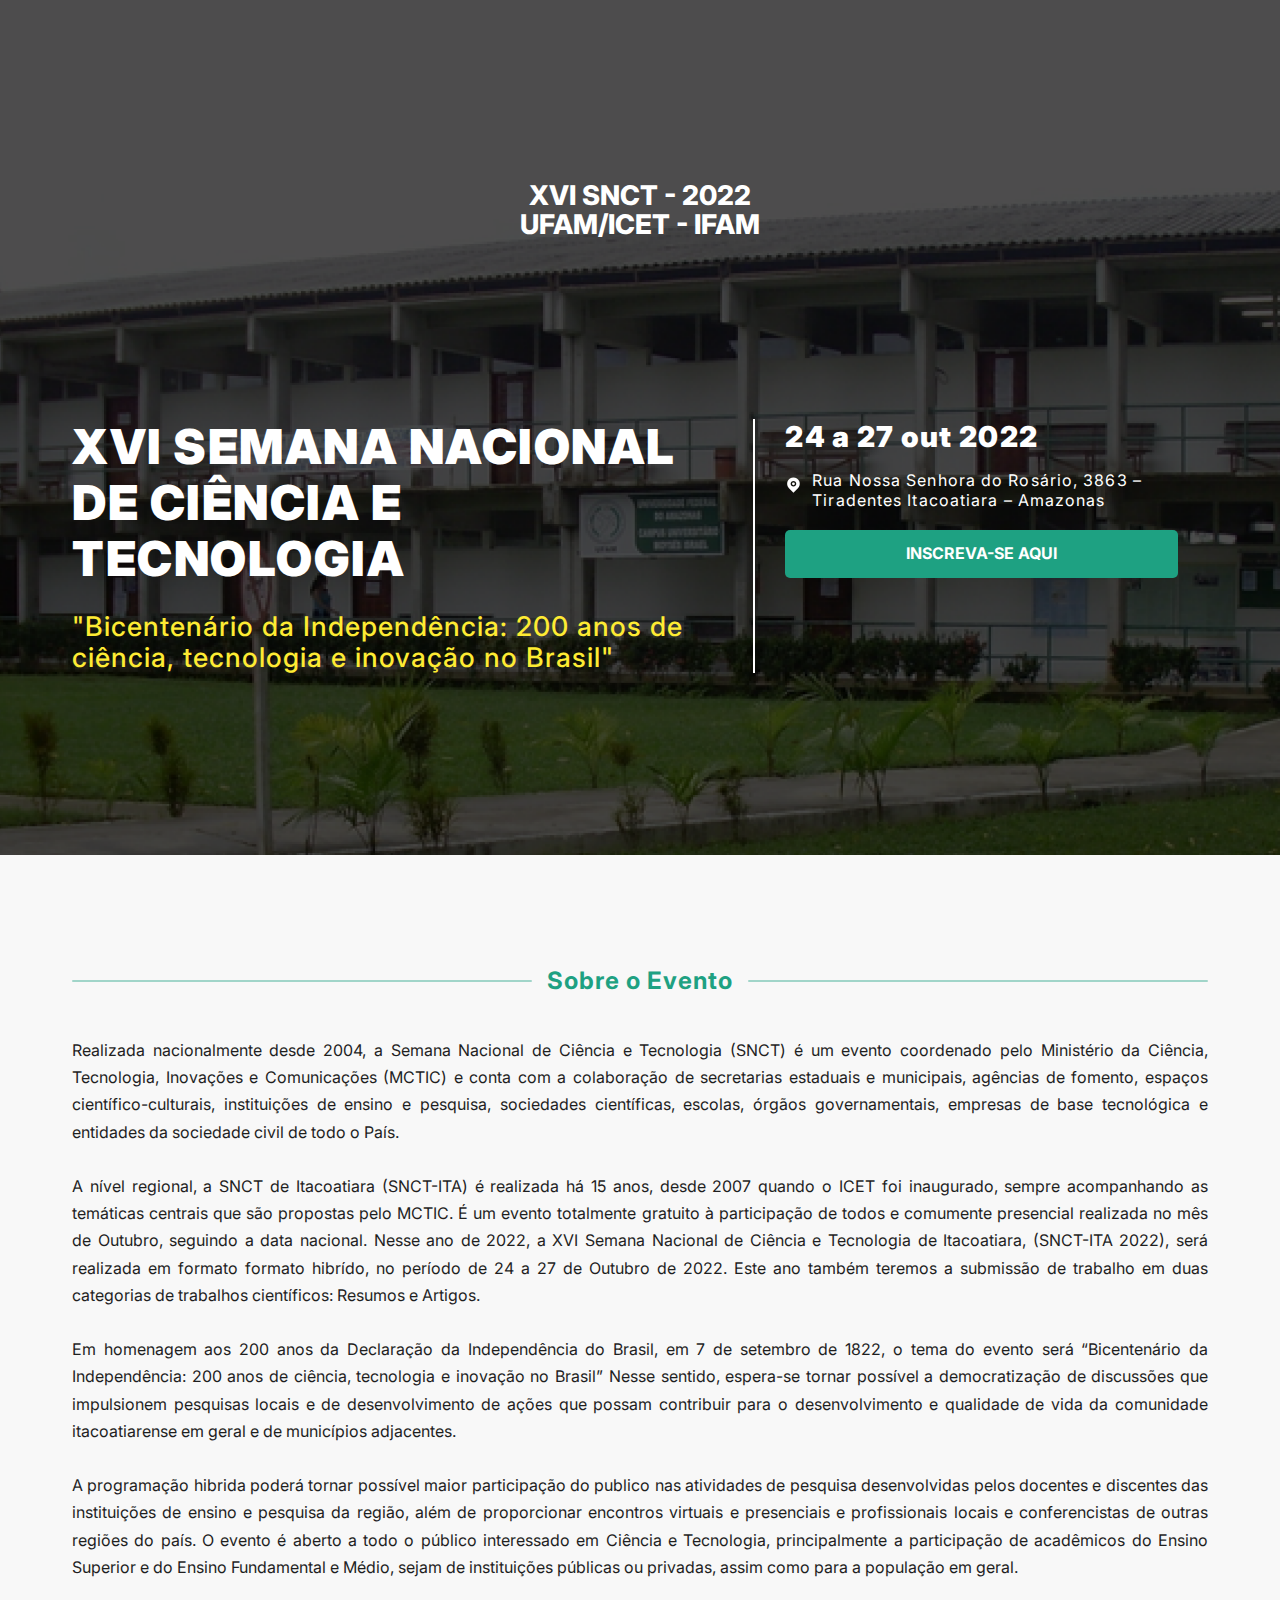
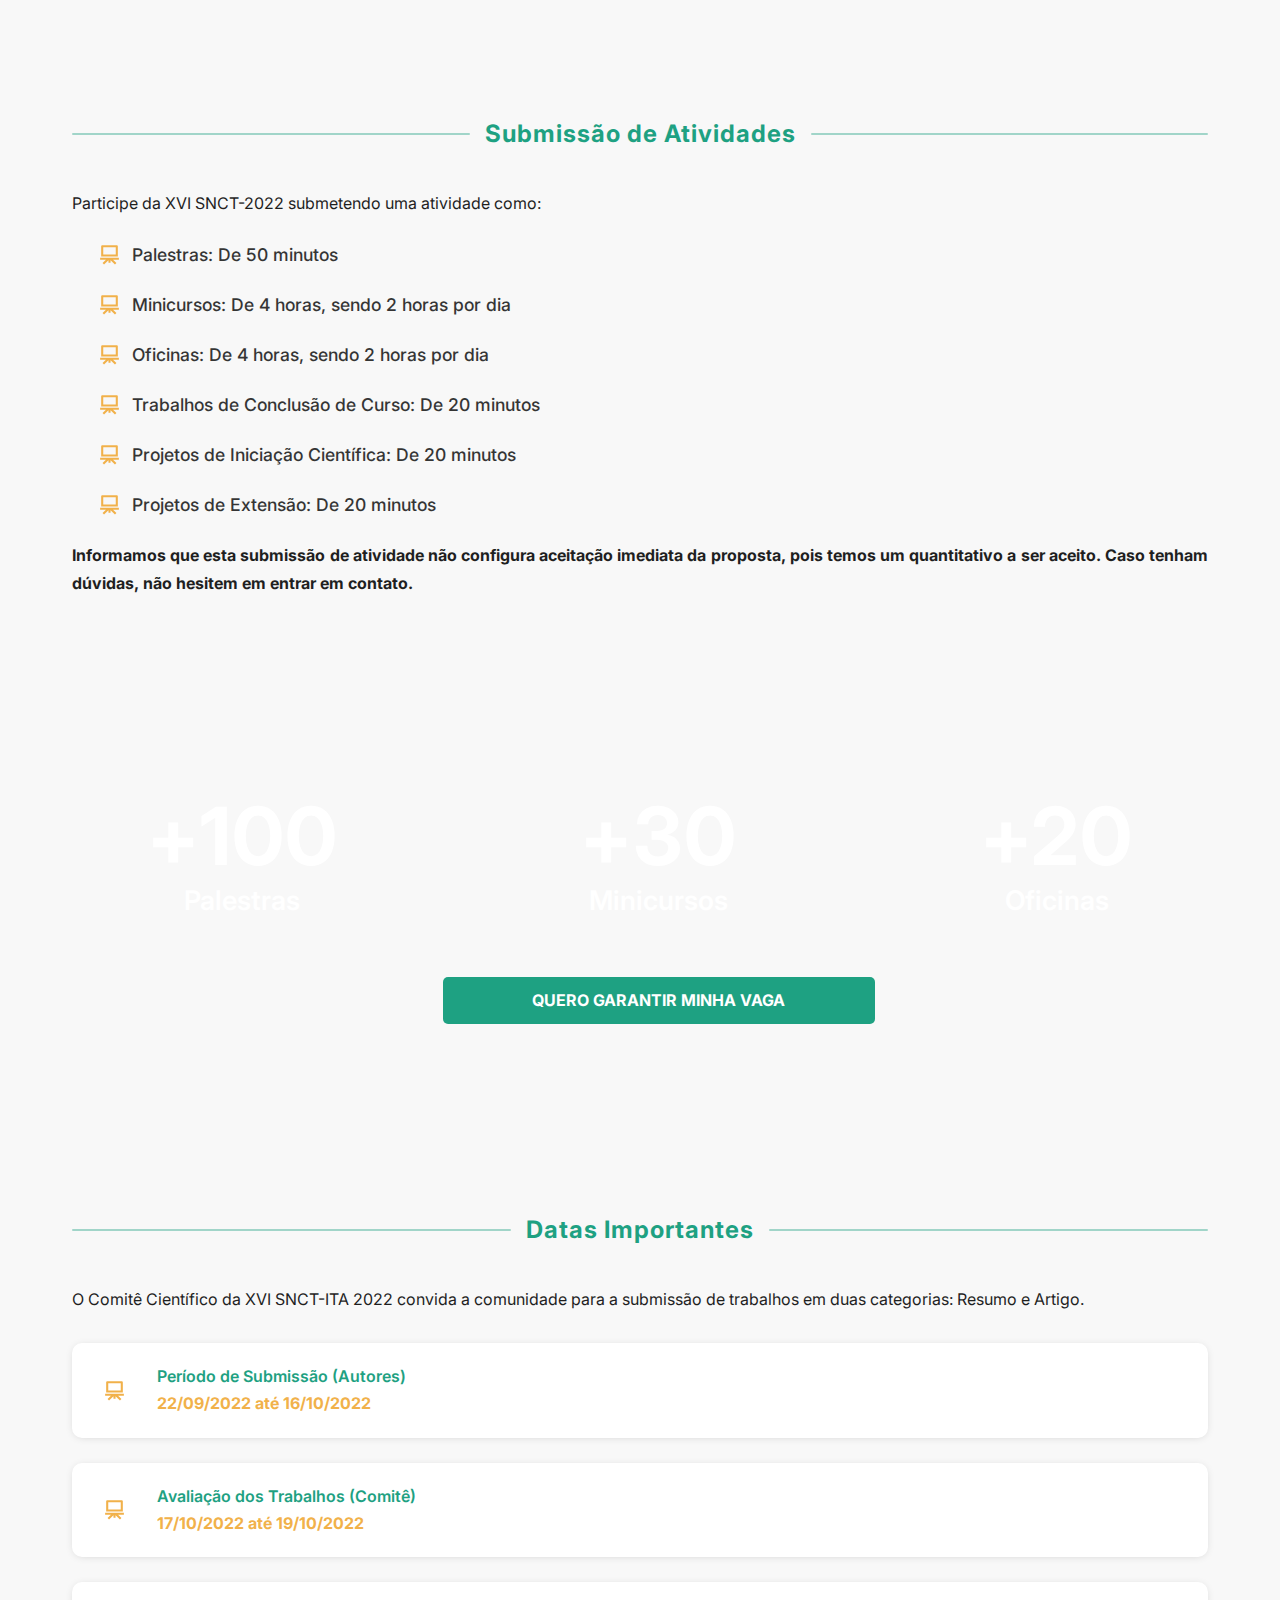
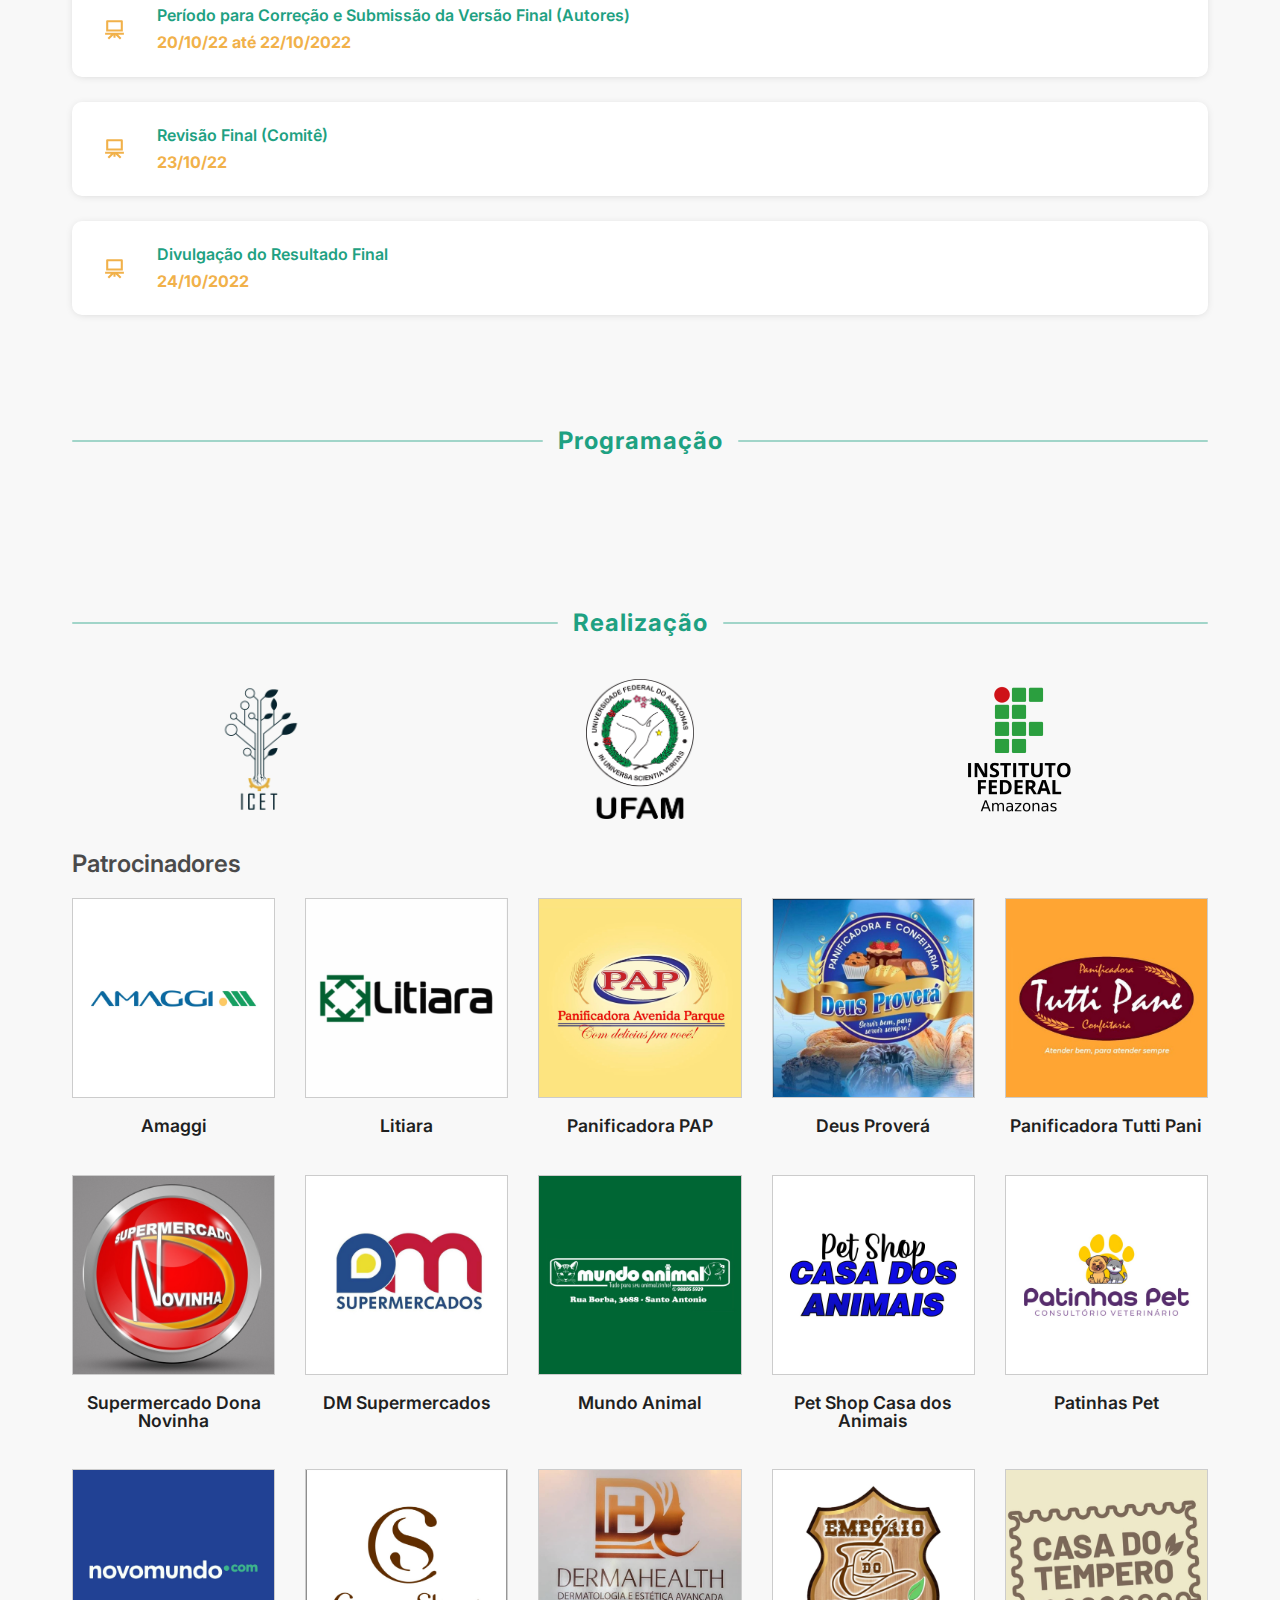
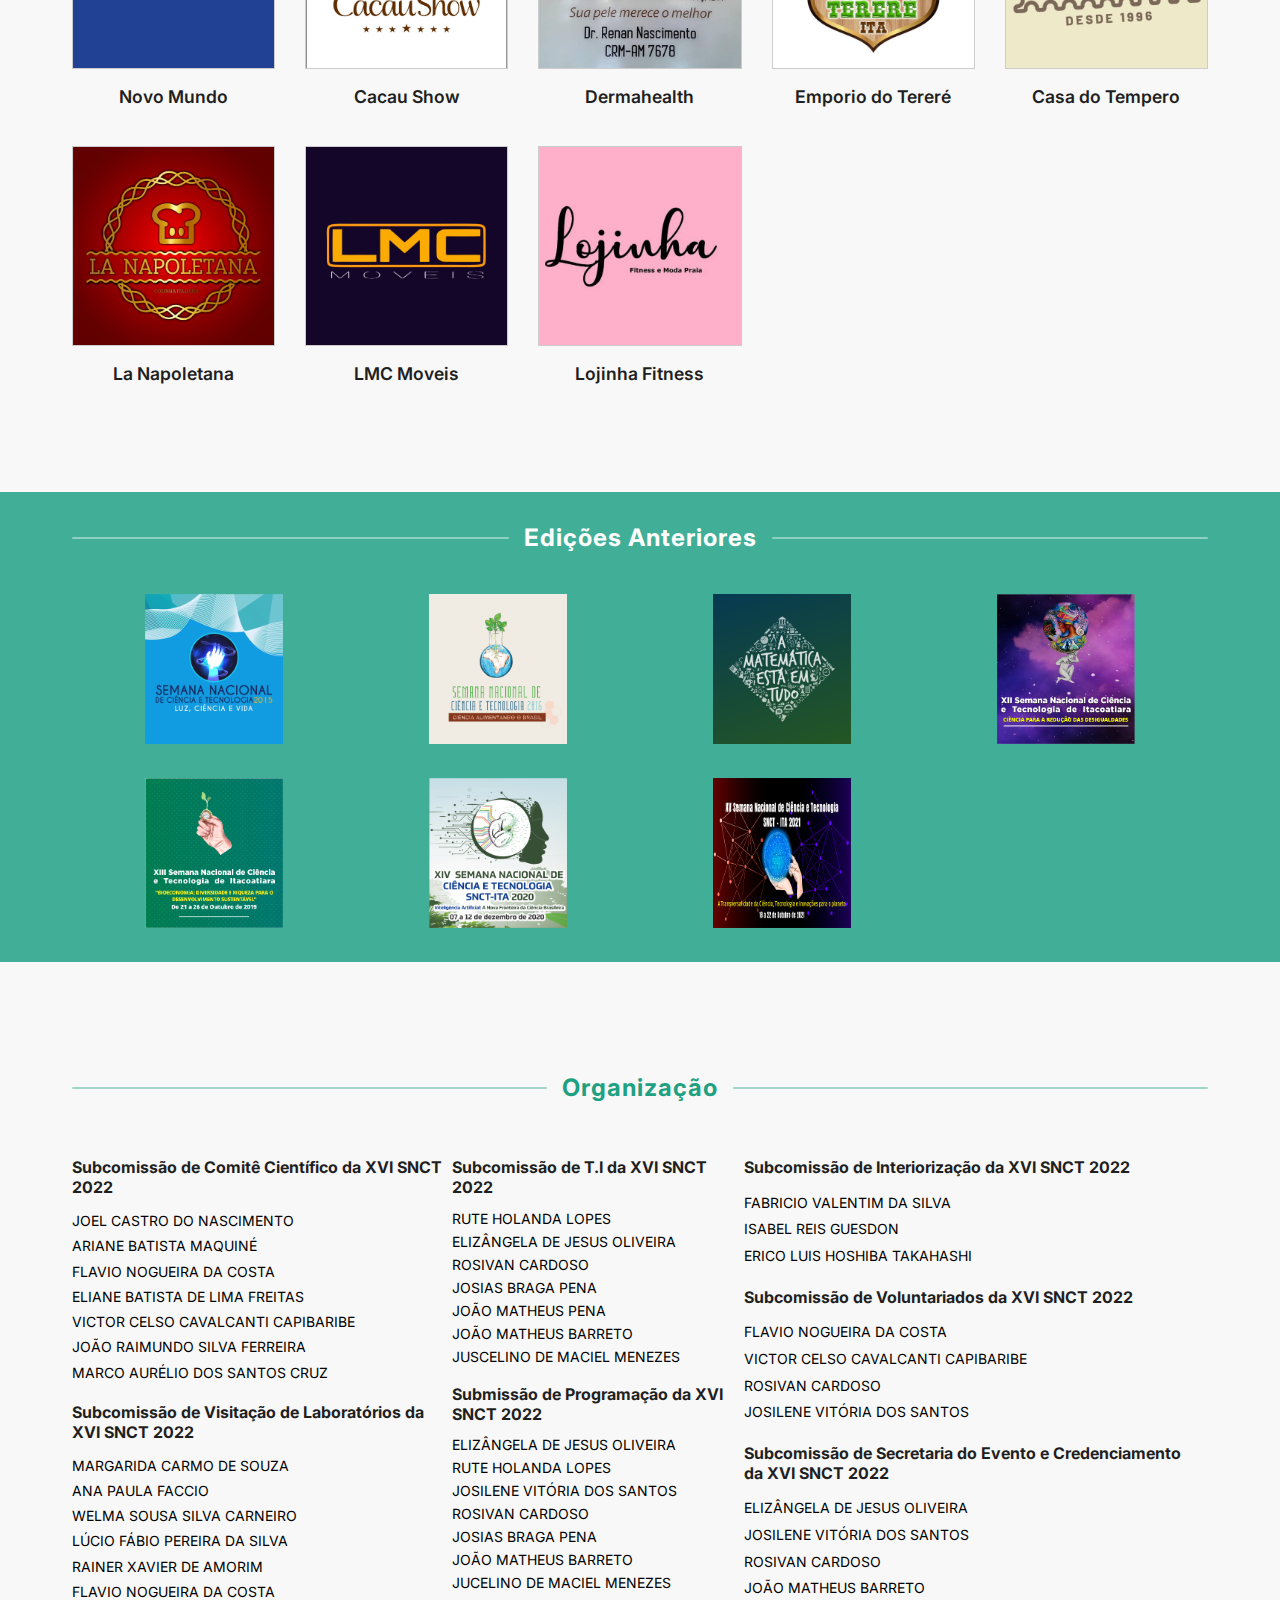
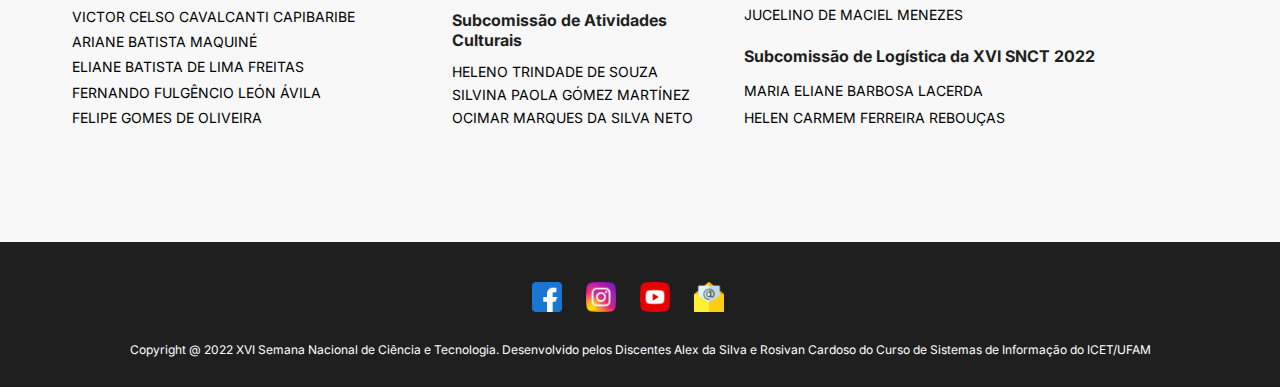
==== commit 0c5034cf: "feat: responsive" ====
--- a/index.html
+++ b/index.html
@@ -209,7 +209,7 @@
                 instituições de ensino e pesquisa, sociedades científicas, escolas, órgãos governamentais, empresas de
                 base tecnológica e entidades da sociedade civil de todo o País.
                 <br /><br />
-                A nível regional, a SNCT de Itacoatiara (SNCT-ITA) é realizada há 13 anos, desde 2007 quando o ICET foi
+                A nível regional, a SNCT de Itacoatiara (SNCT-ITA) é realizada há 15 anos, desde 2007 quando o ICET foi
                 inaugurado, sempre acompanhando as temáticas centrais que são propostas pelo MCTIC. É um evento
                 totalmente gratuito à participação de todos e comumente presencial realizada no mês de Outubro, seguindo
                 a data nacional. Nesse ano de 2022, a XVI Semana Nacional de Ciência e Tecnologia de Itacoatiara,
@@ -385,7 +385,7 @@
                     </svg>
                     <div>
                         <p class="dates__text">Período para Correção e Submissão da Versão Final (Autores)</p>
-                        <p class="dates__info">Em breve</p>
+                        <p class="dates__info">20/10/22 até 22/10/2022</p>
                     </div>
                 </li>
                 <li class="dates__item box__shadow">
@@ -397,7 +397,7 @@
                     </svg>
                     <div>
                         <p class="dates__text">Revisão Final (Comitê)</p>
-                        <p class="dates__info">Em breve</p>
+                        <p class="dates__info">23/10/22</p>
                     </div>
                 </li>
                 <li class="dates__item box__shadow">
@@ -409,16 +409,16 @@
                     </svg>
                     <div>
                         <p class="dates__text">Divulgação do Resultado Final</p>
-                        <p class="dates__info">Em breve</p>
+                        <p class="dates__info">24/10/2022</p>
                     </div>
                 </li>
             </ul>
-            <div class="dates__button">
+            <!-- <div class="dates__button">
                 <a href="https://www.even3.com.br/xvi-snct-ita-2022/" target="_blank"
                     class="button__default submission__button">
                     SUBMISSÃO DE RESUMO/ARTIGO AQUI
                 </a>
-            </div>
+            </div> -->
         </section>
         <span id="programacao"></span>
         <section class="schedule safe__area section--top">
--- a/src/screens/home/schedule.css
+++ b/src/screens/home/schedule.css
@@ -144,7 +144,8 @@
     position: relative;
     width: 80px;
     height: 80px;
-  }
+}
+
 .lds-ring div {
     box-sizing: border-box;
     display: block;
@@ -174,3 +175,16 @@
         transform: rotate(360deg);
     }
 }
+
+
+@media screen and (max-width: 767px) {
+    .schedule-items .box__shadow {
+        flex-direction: column;
+        align-items: center;
+    }
+
+    .schedule-item__infos {
+        width: 100%;
+    }
+
+}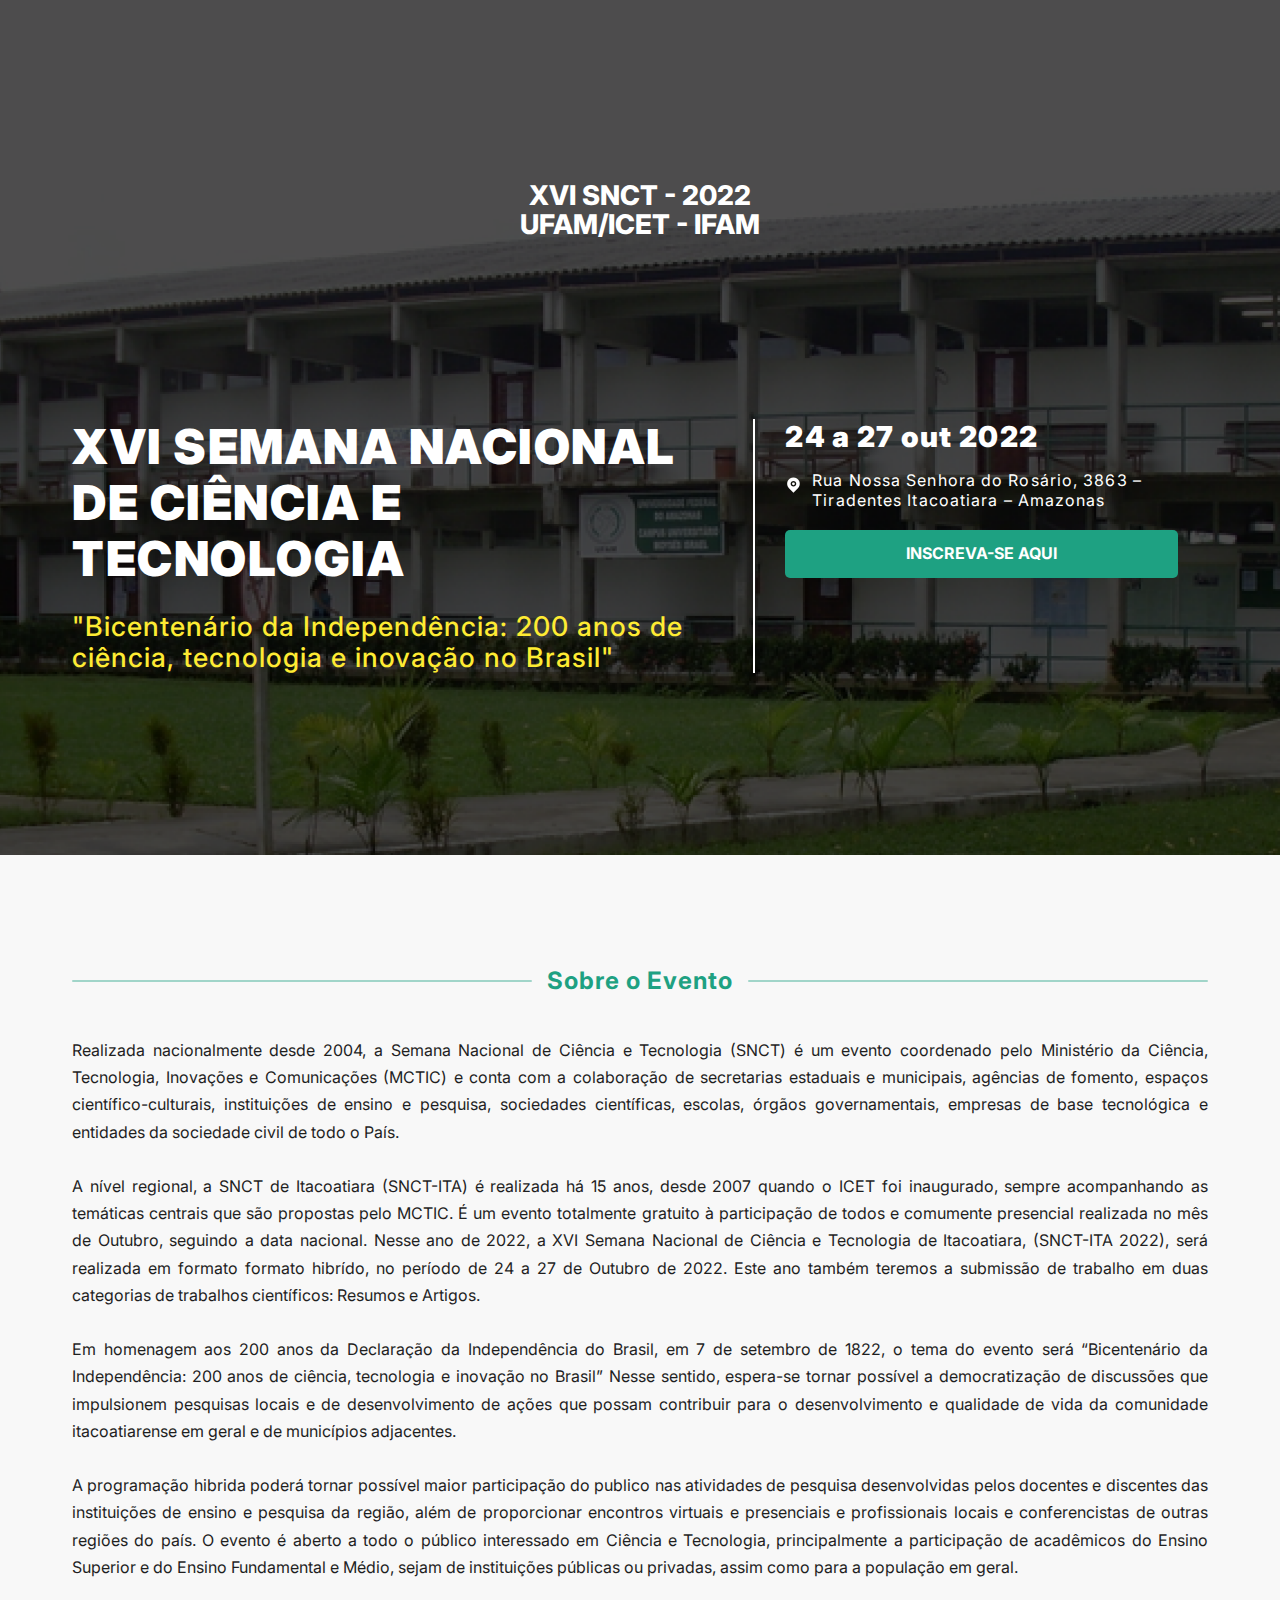
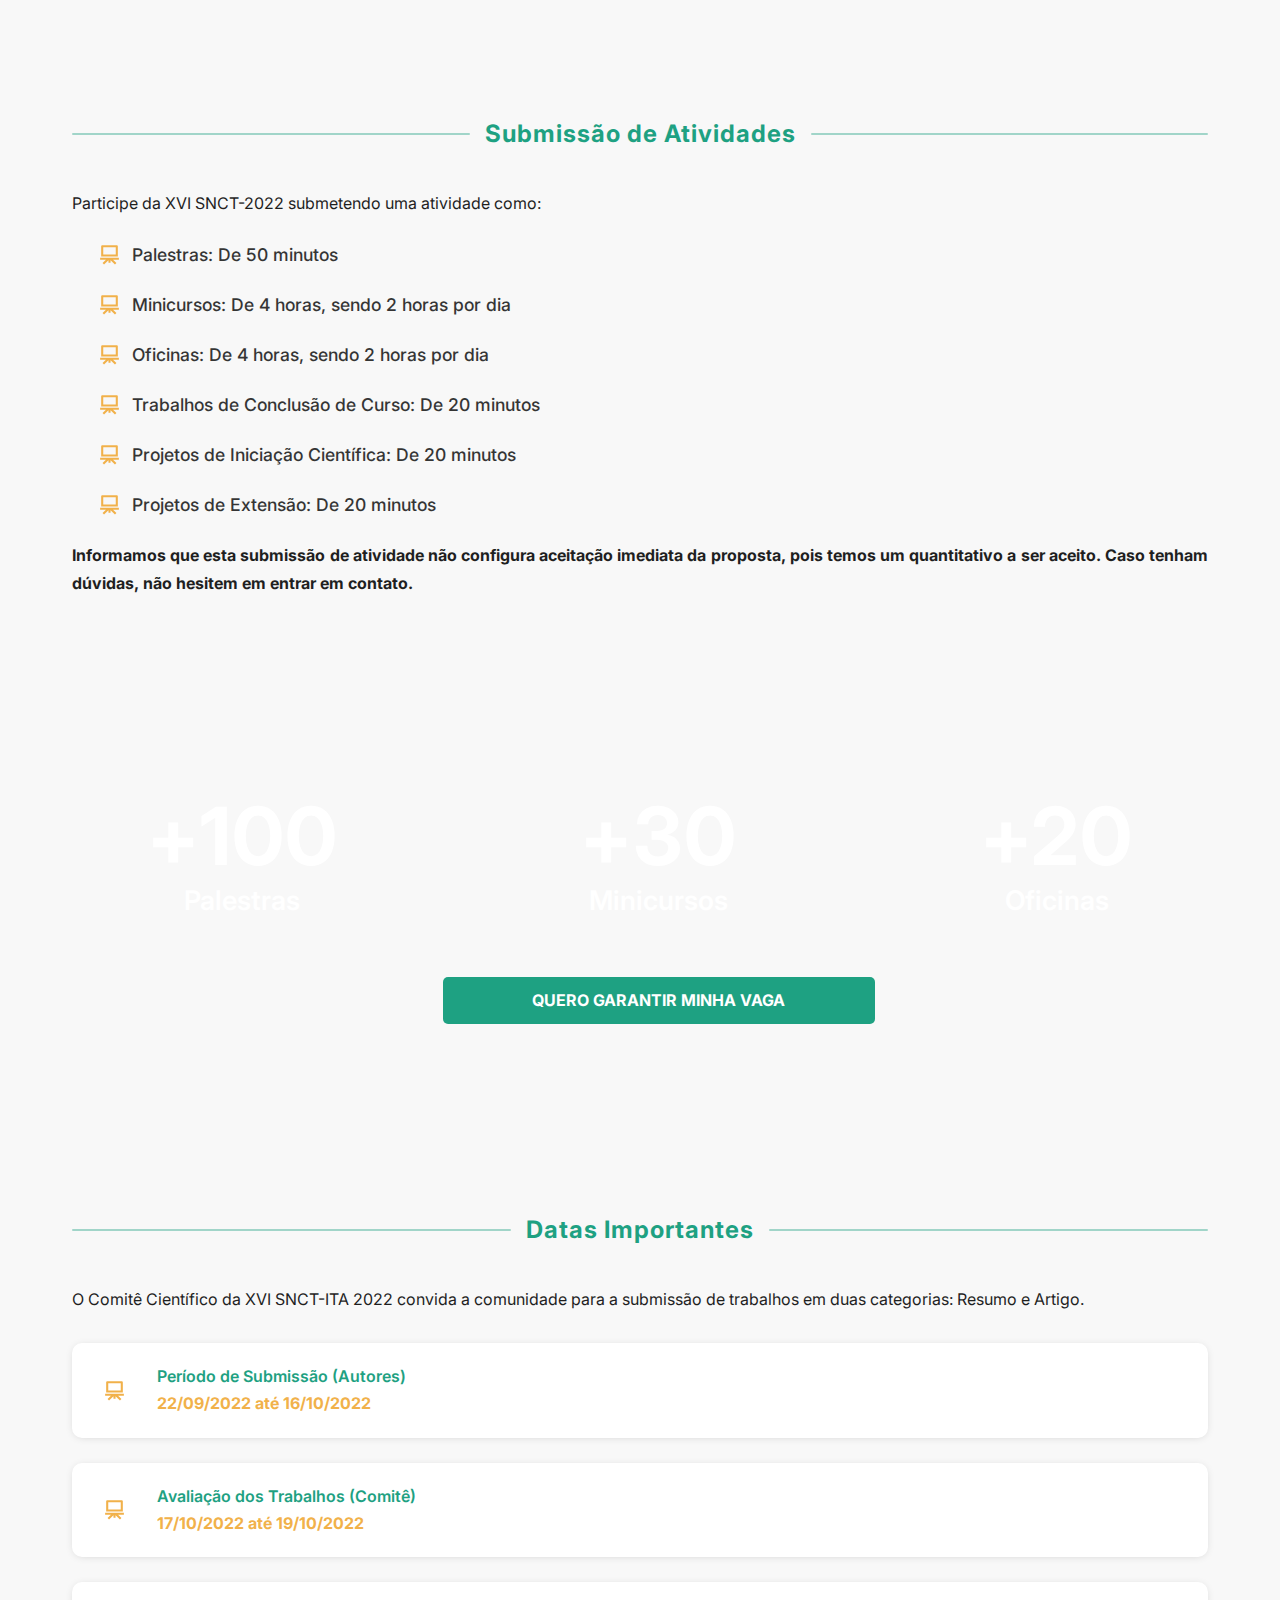
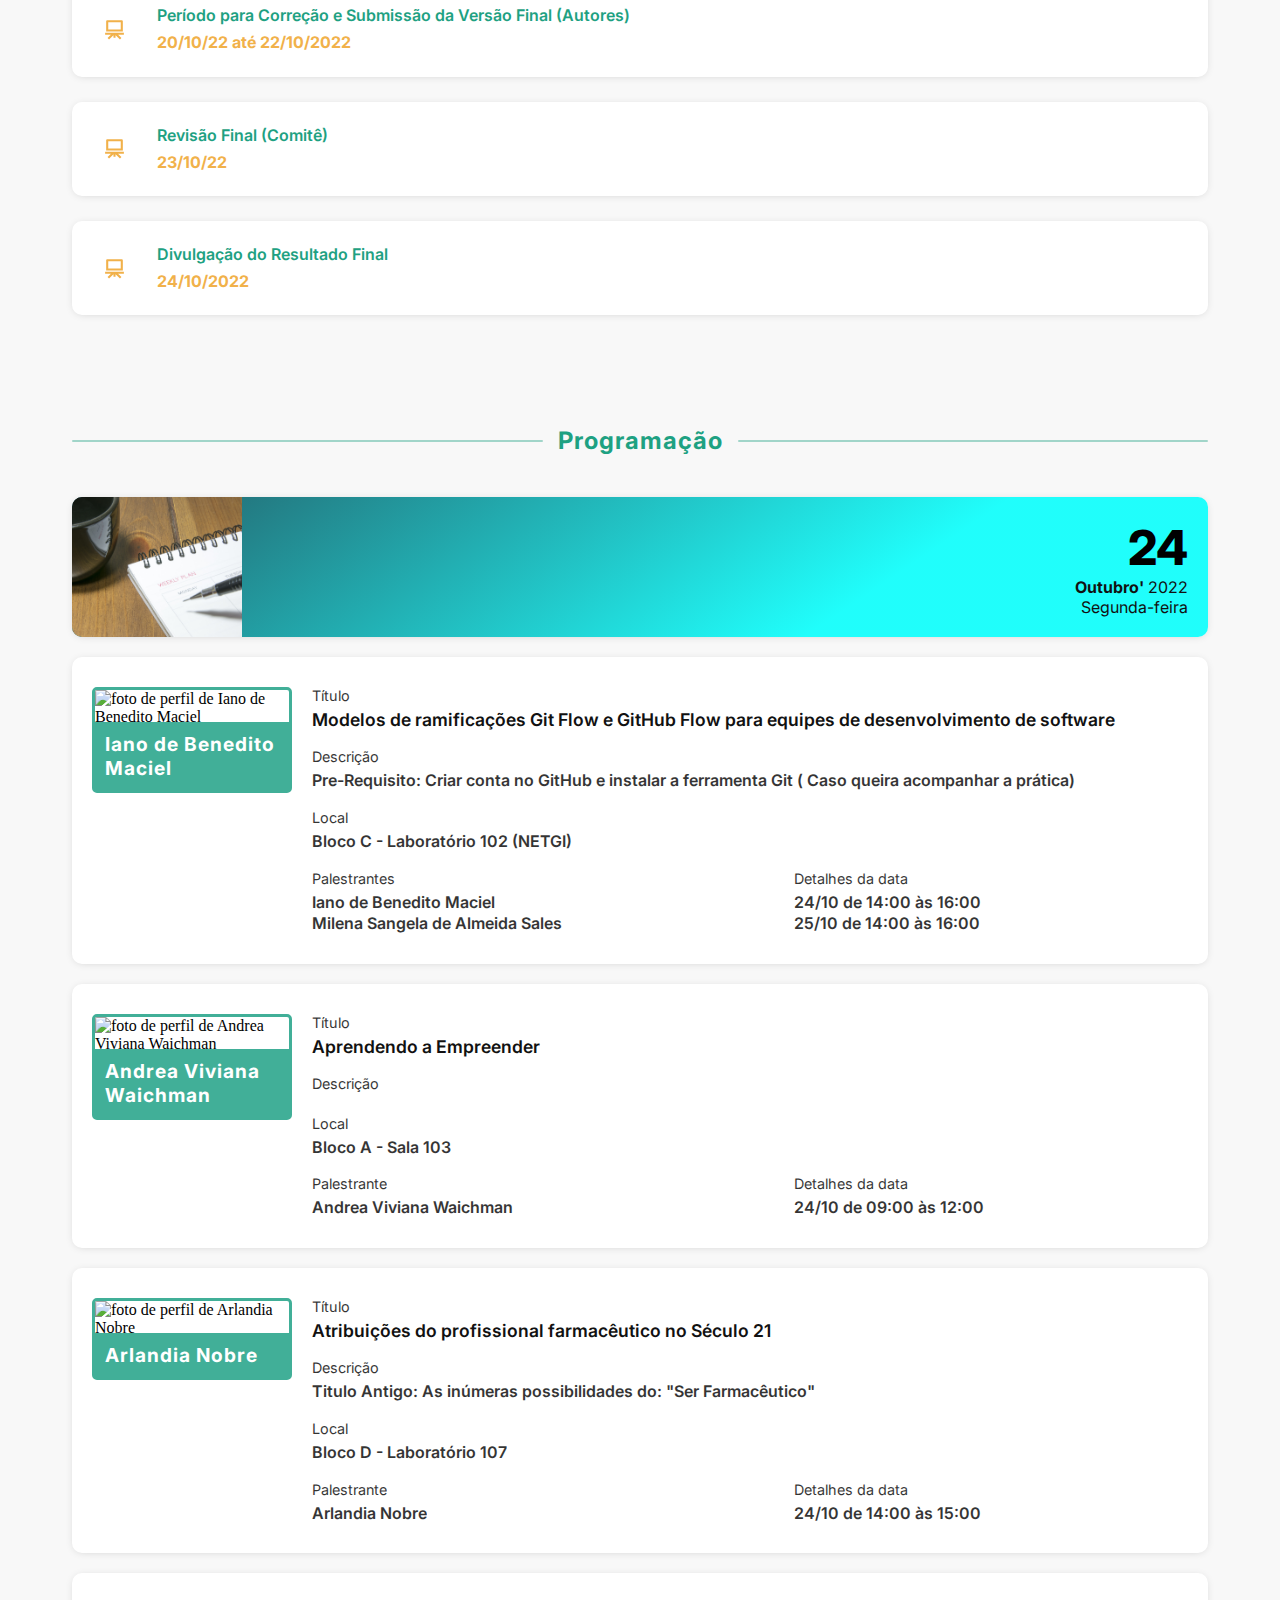
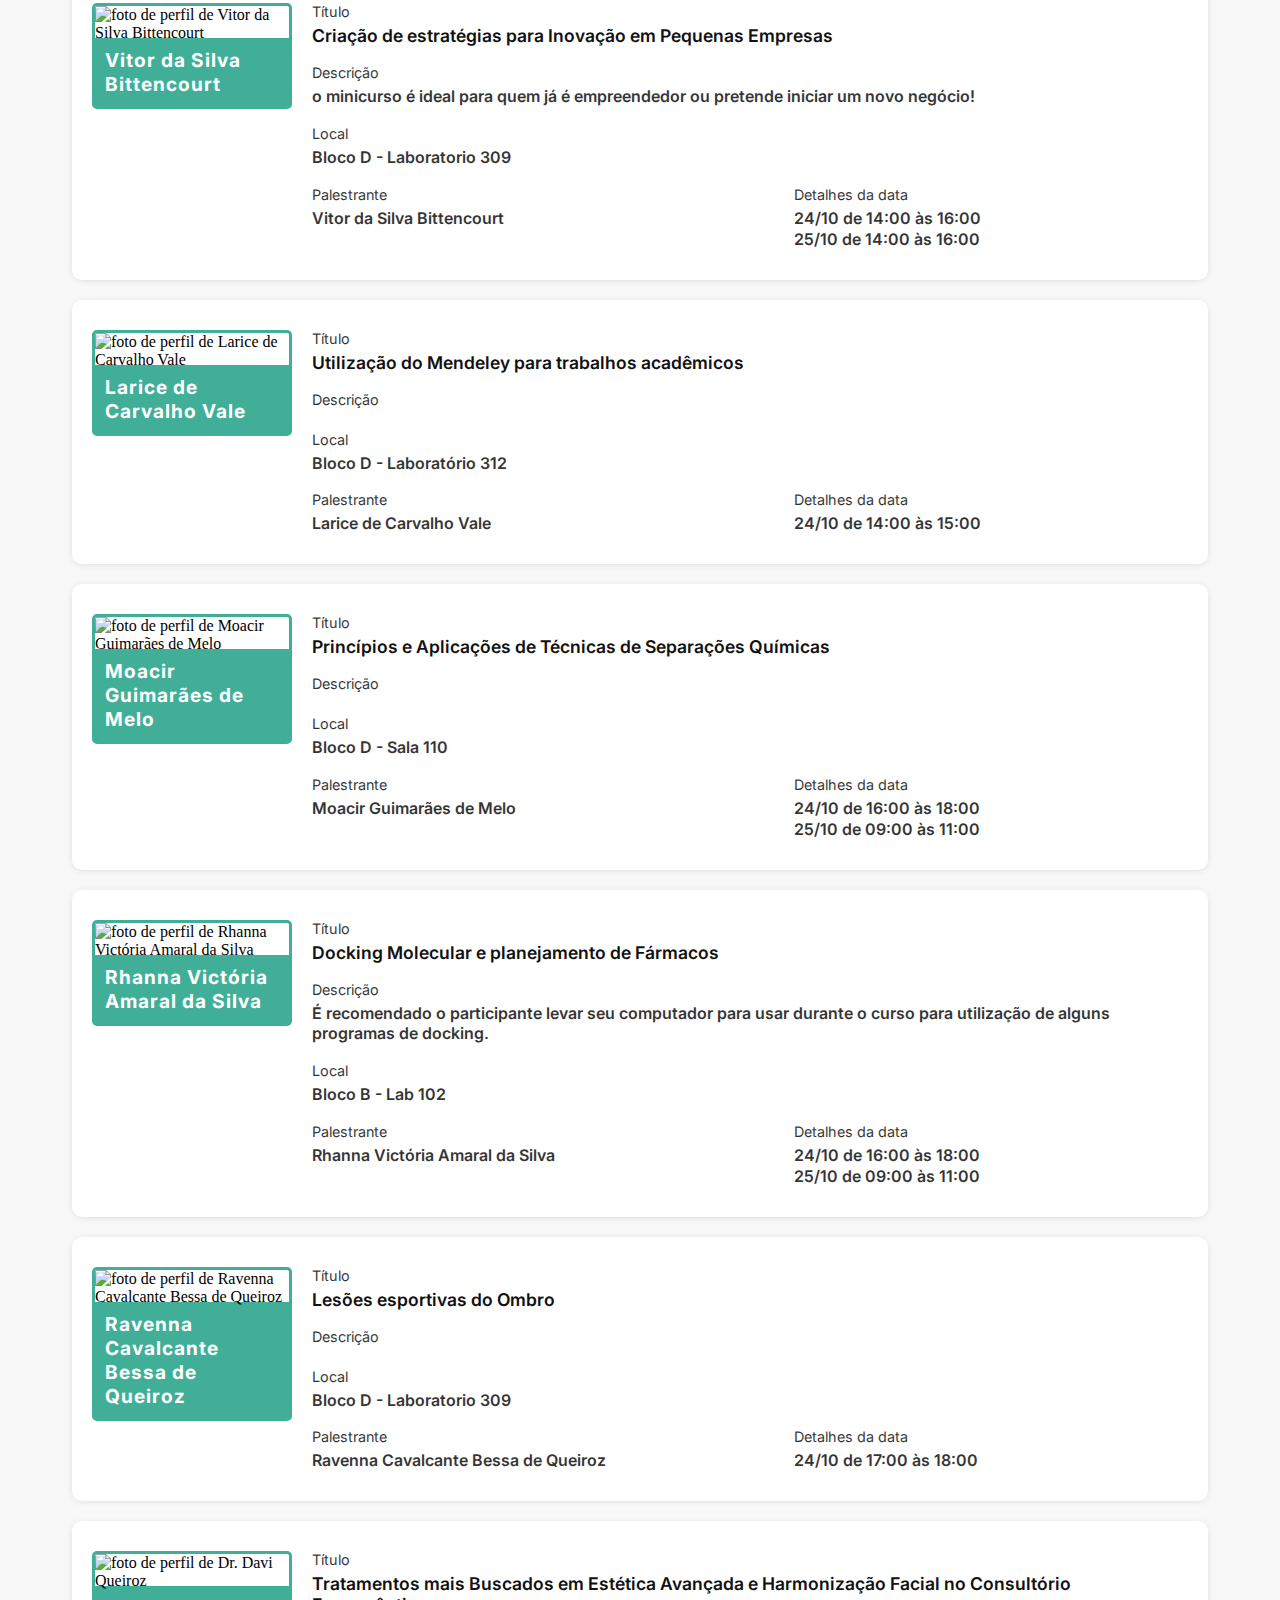
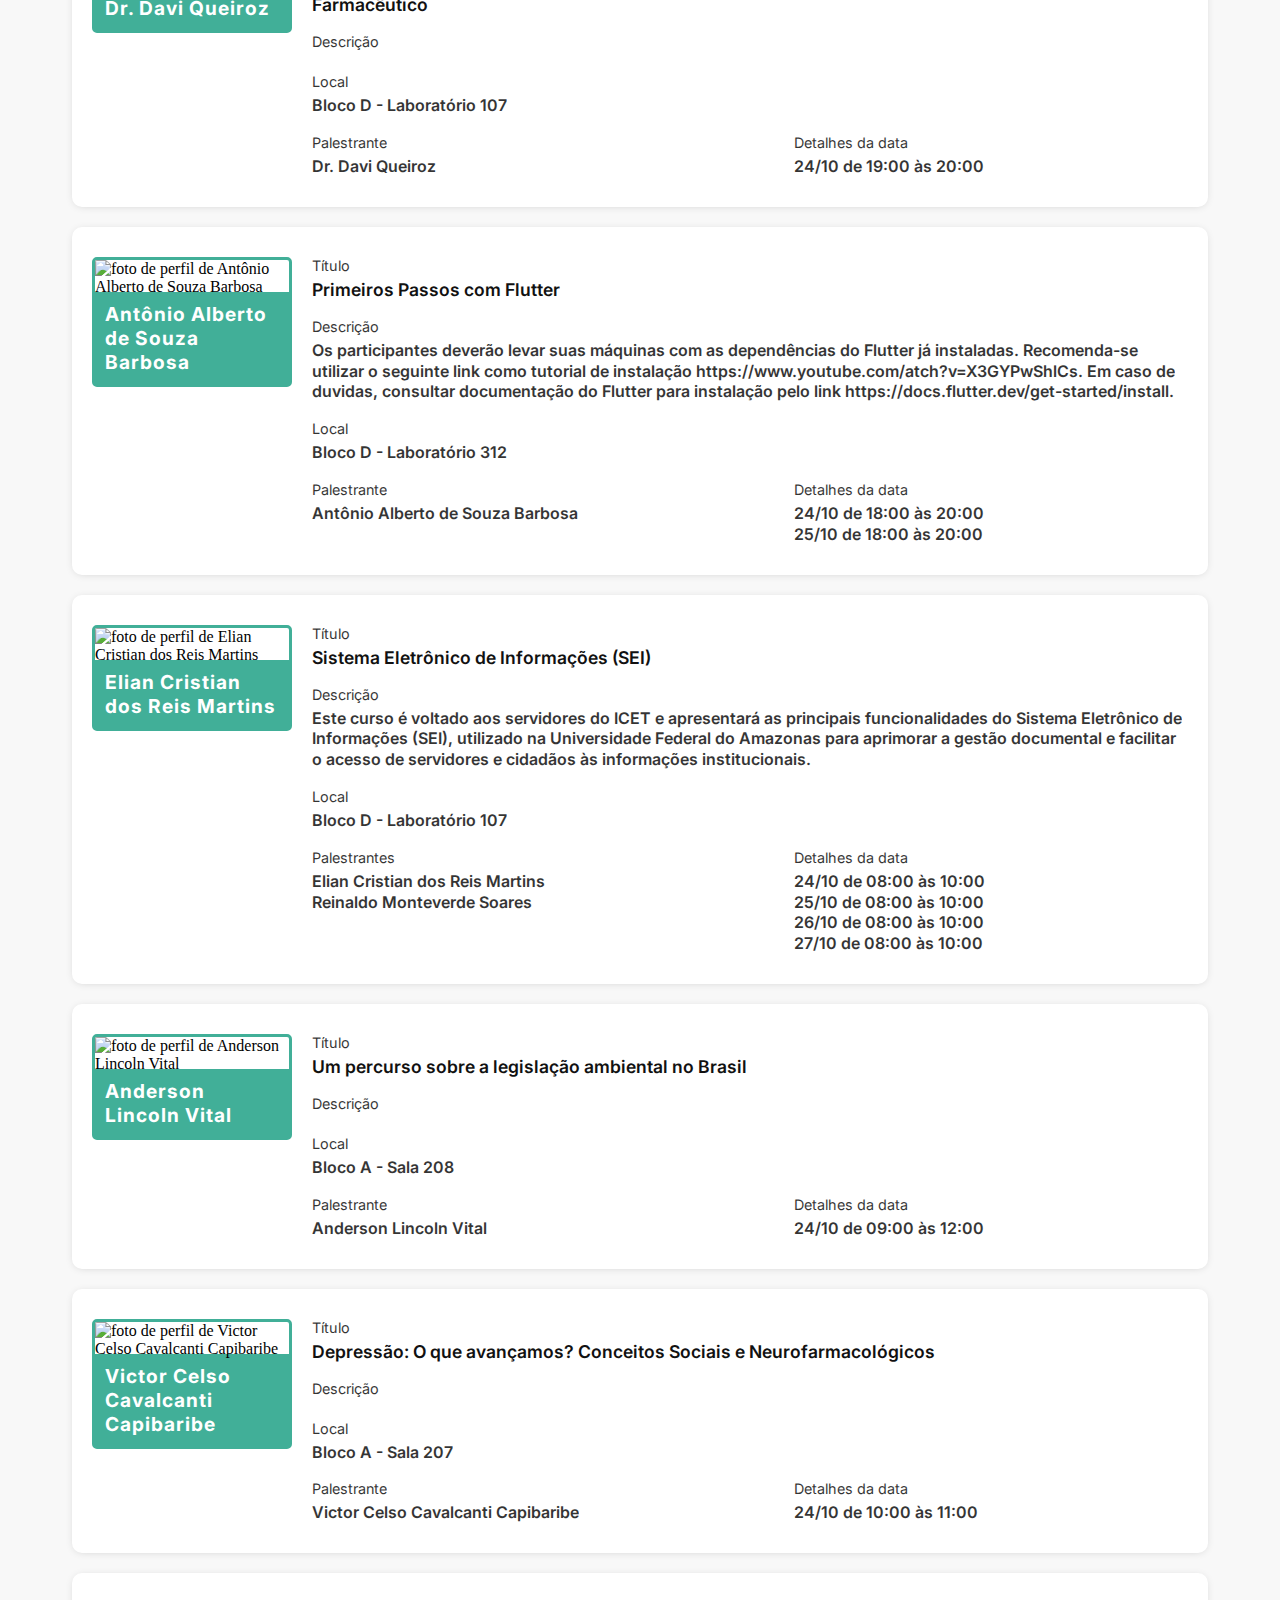
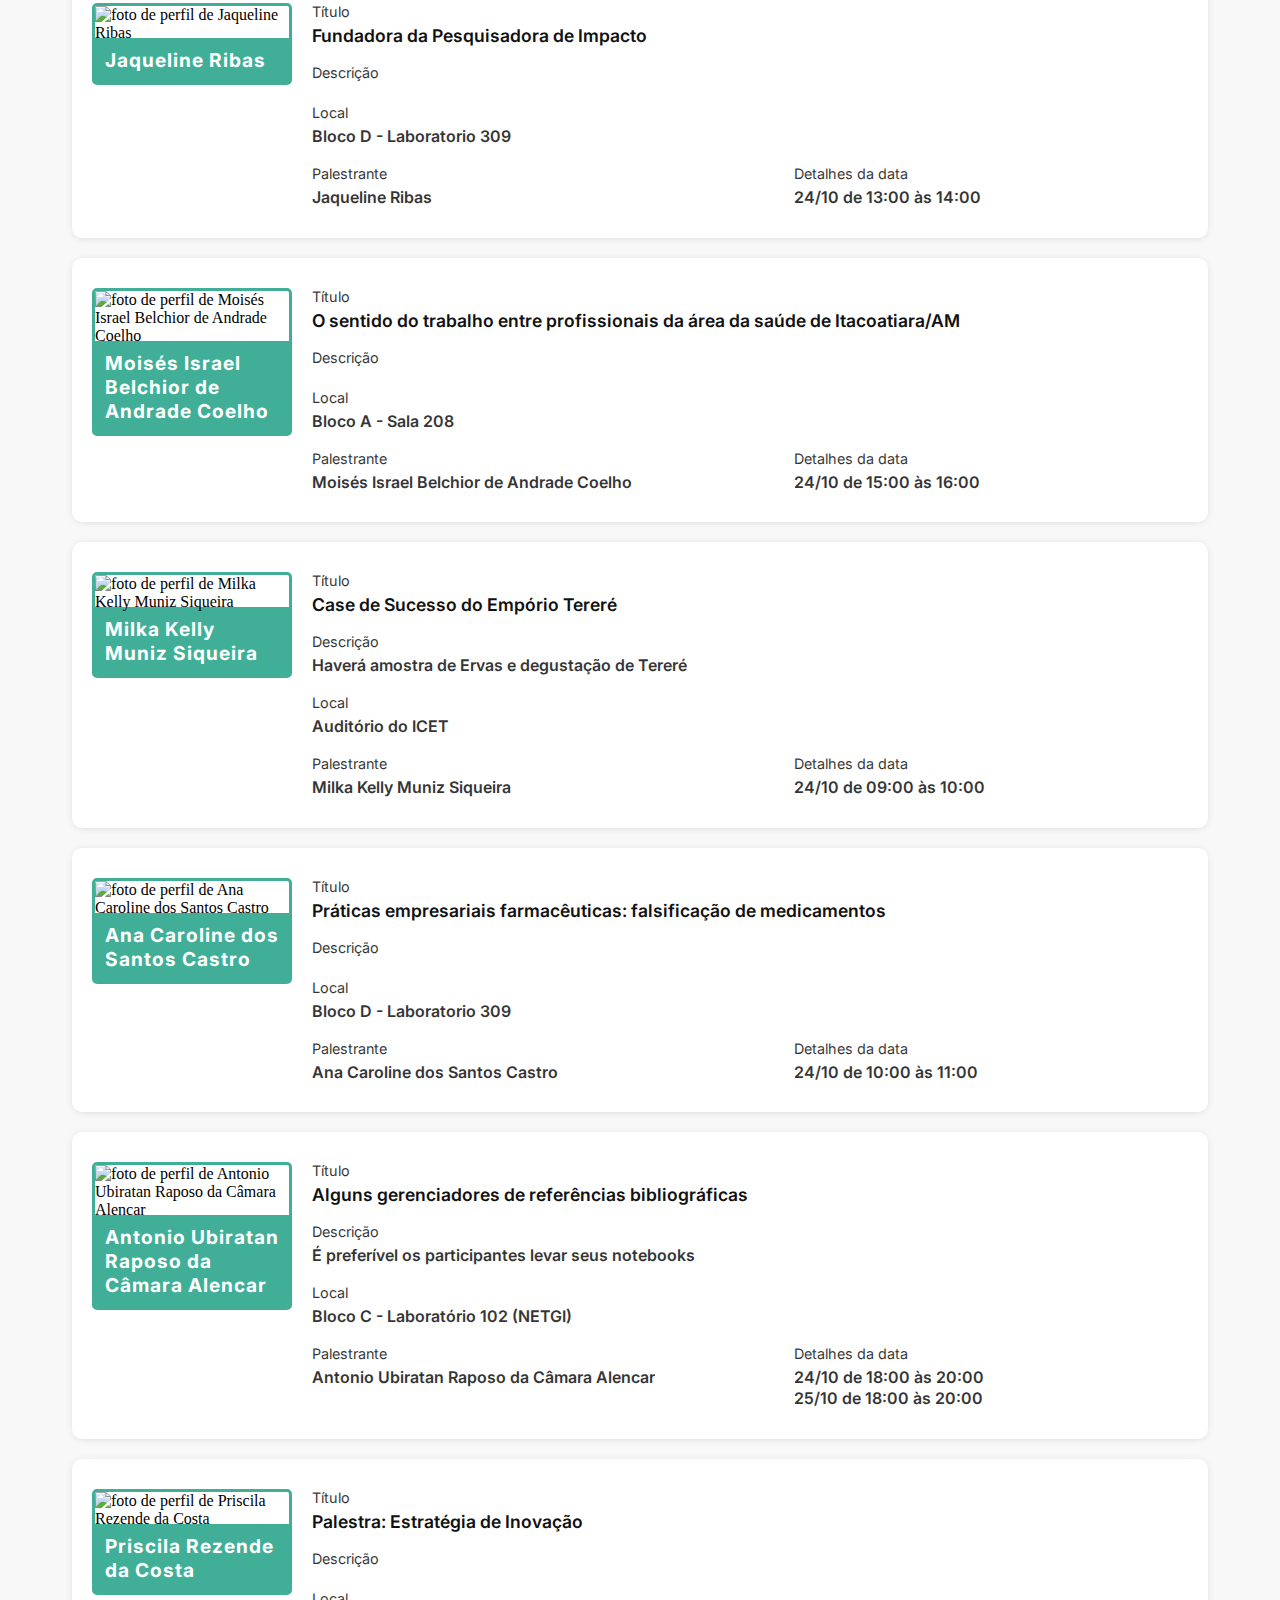
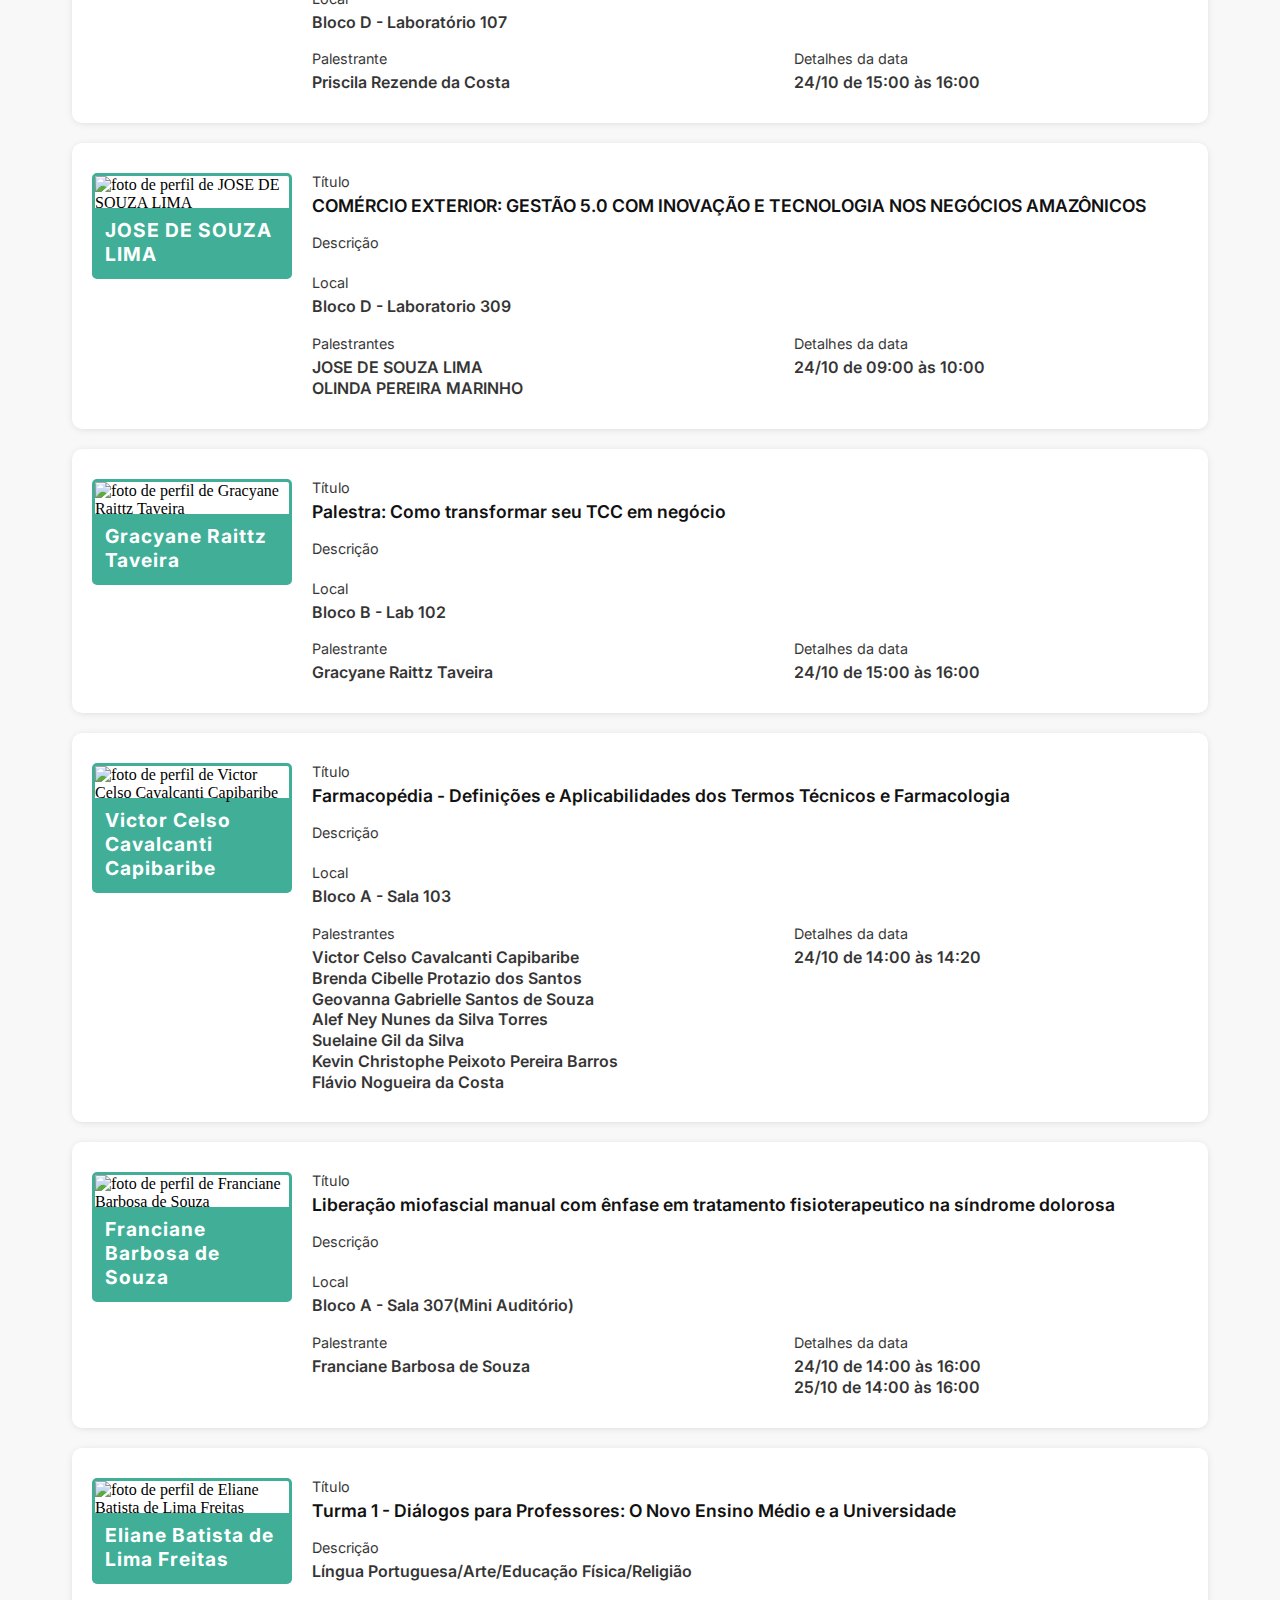
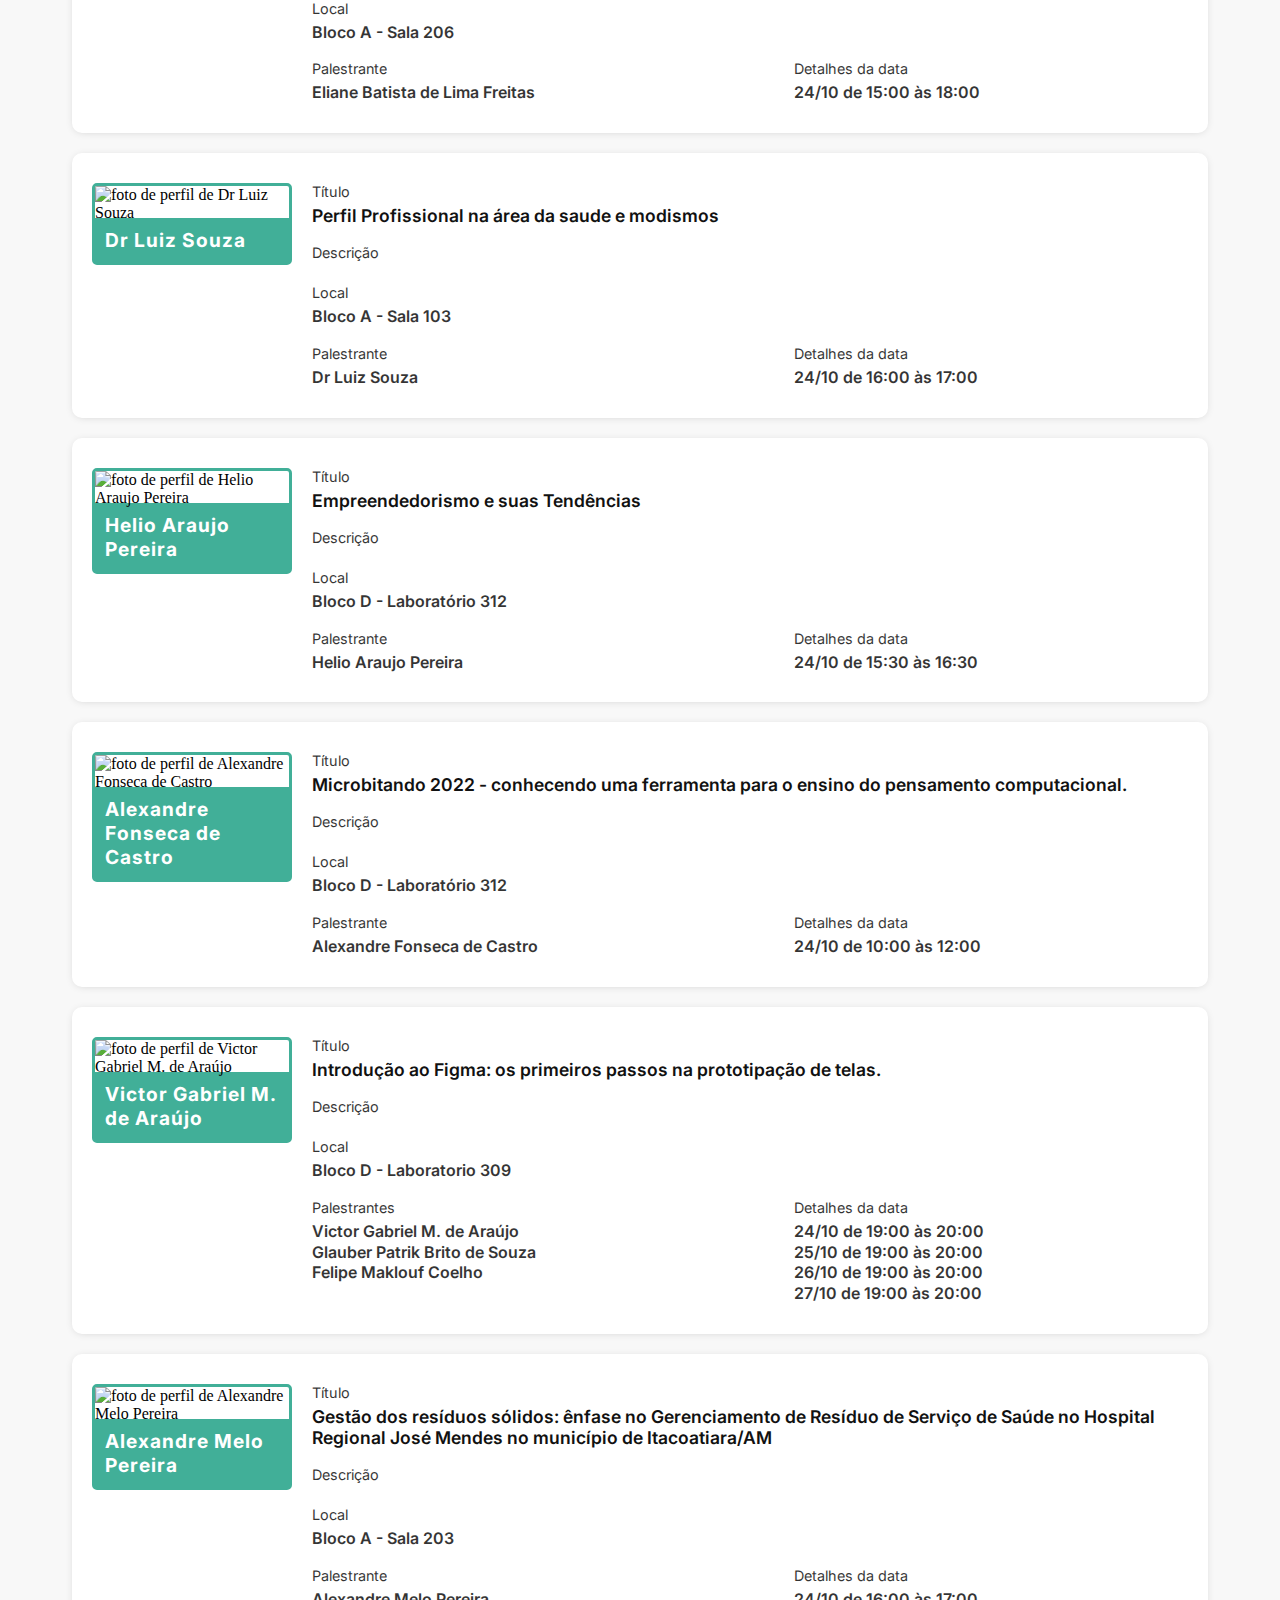
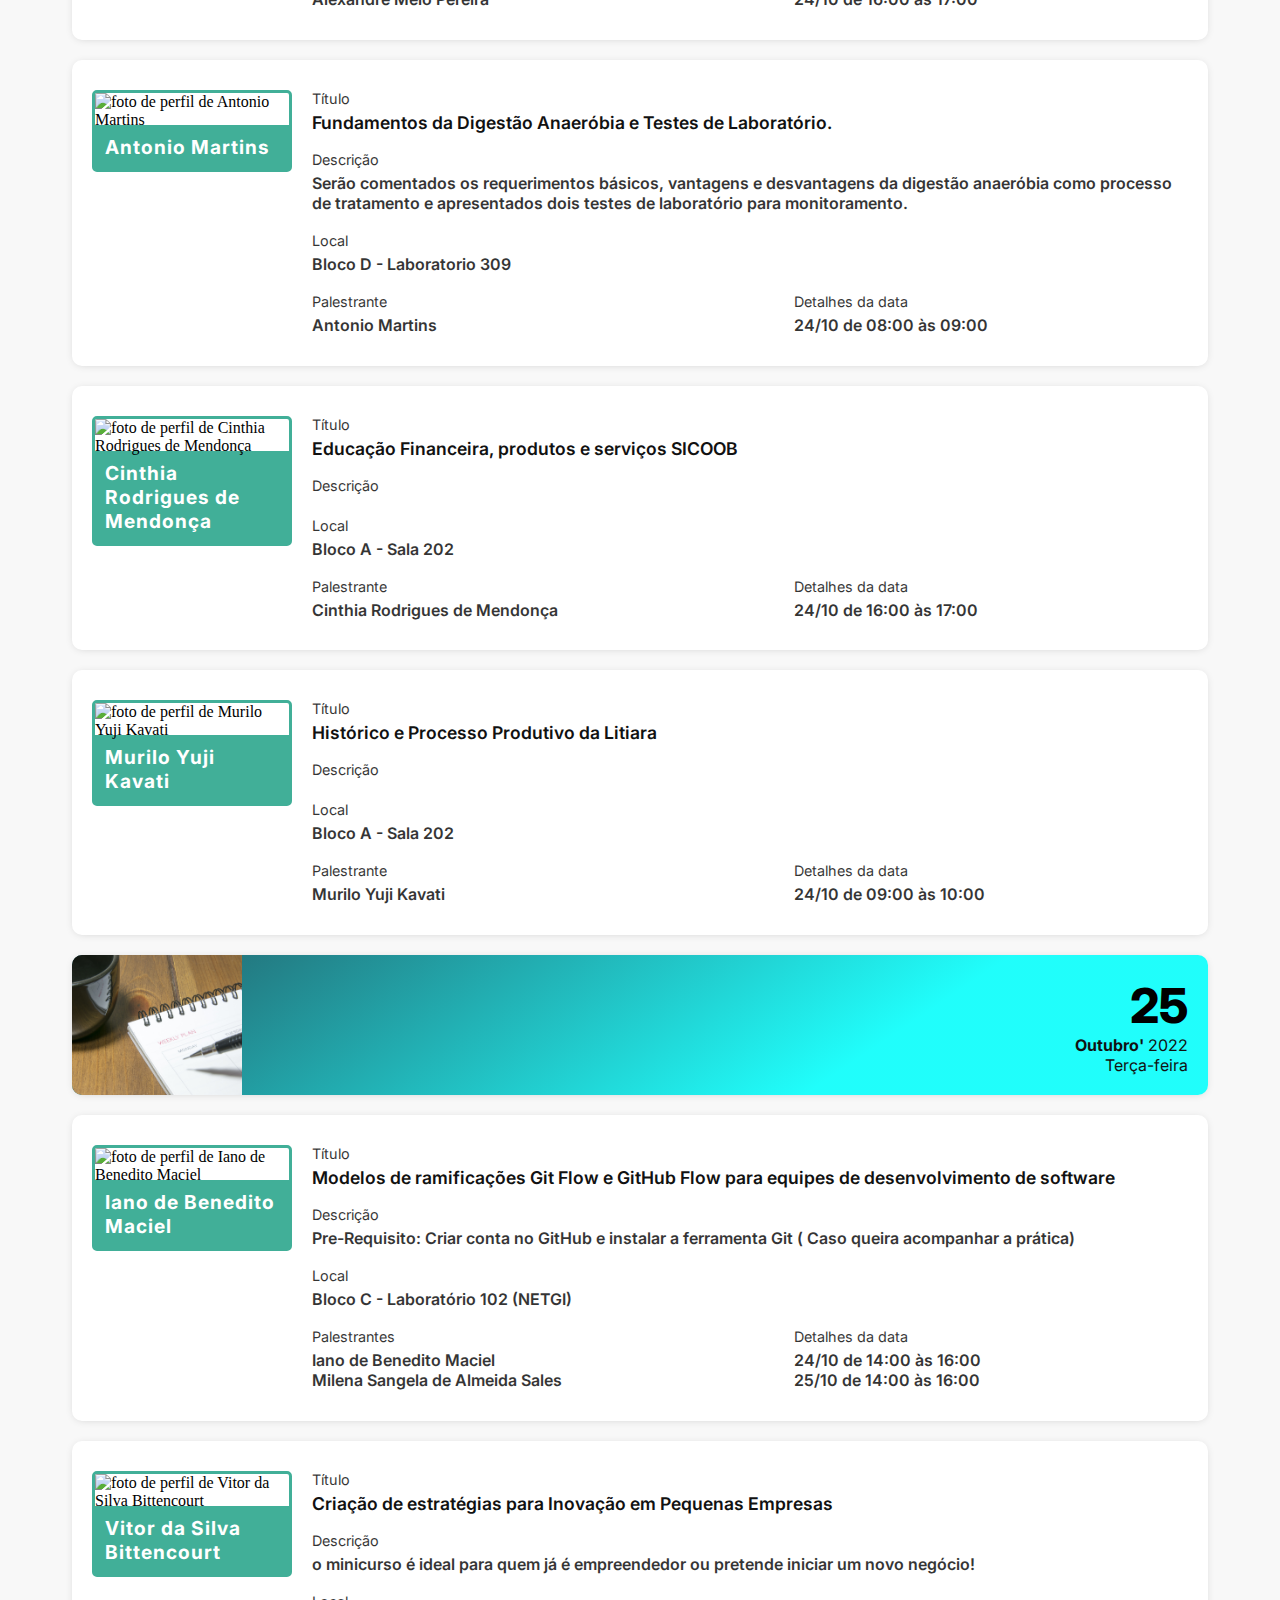
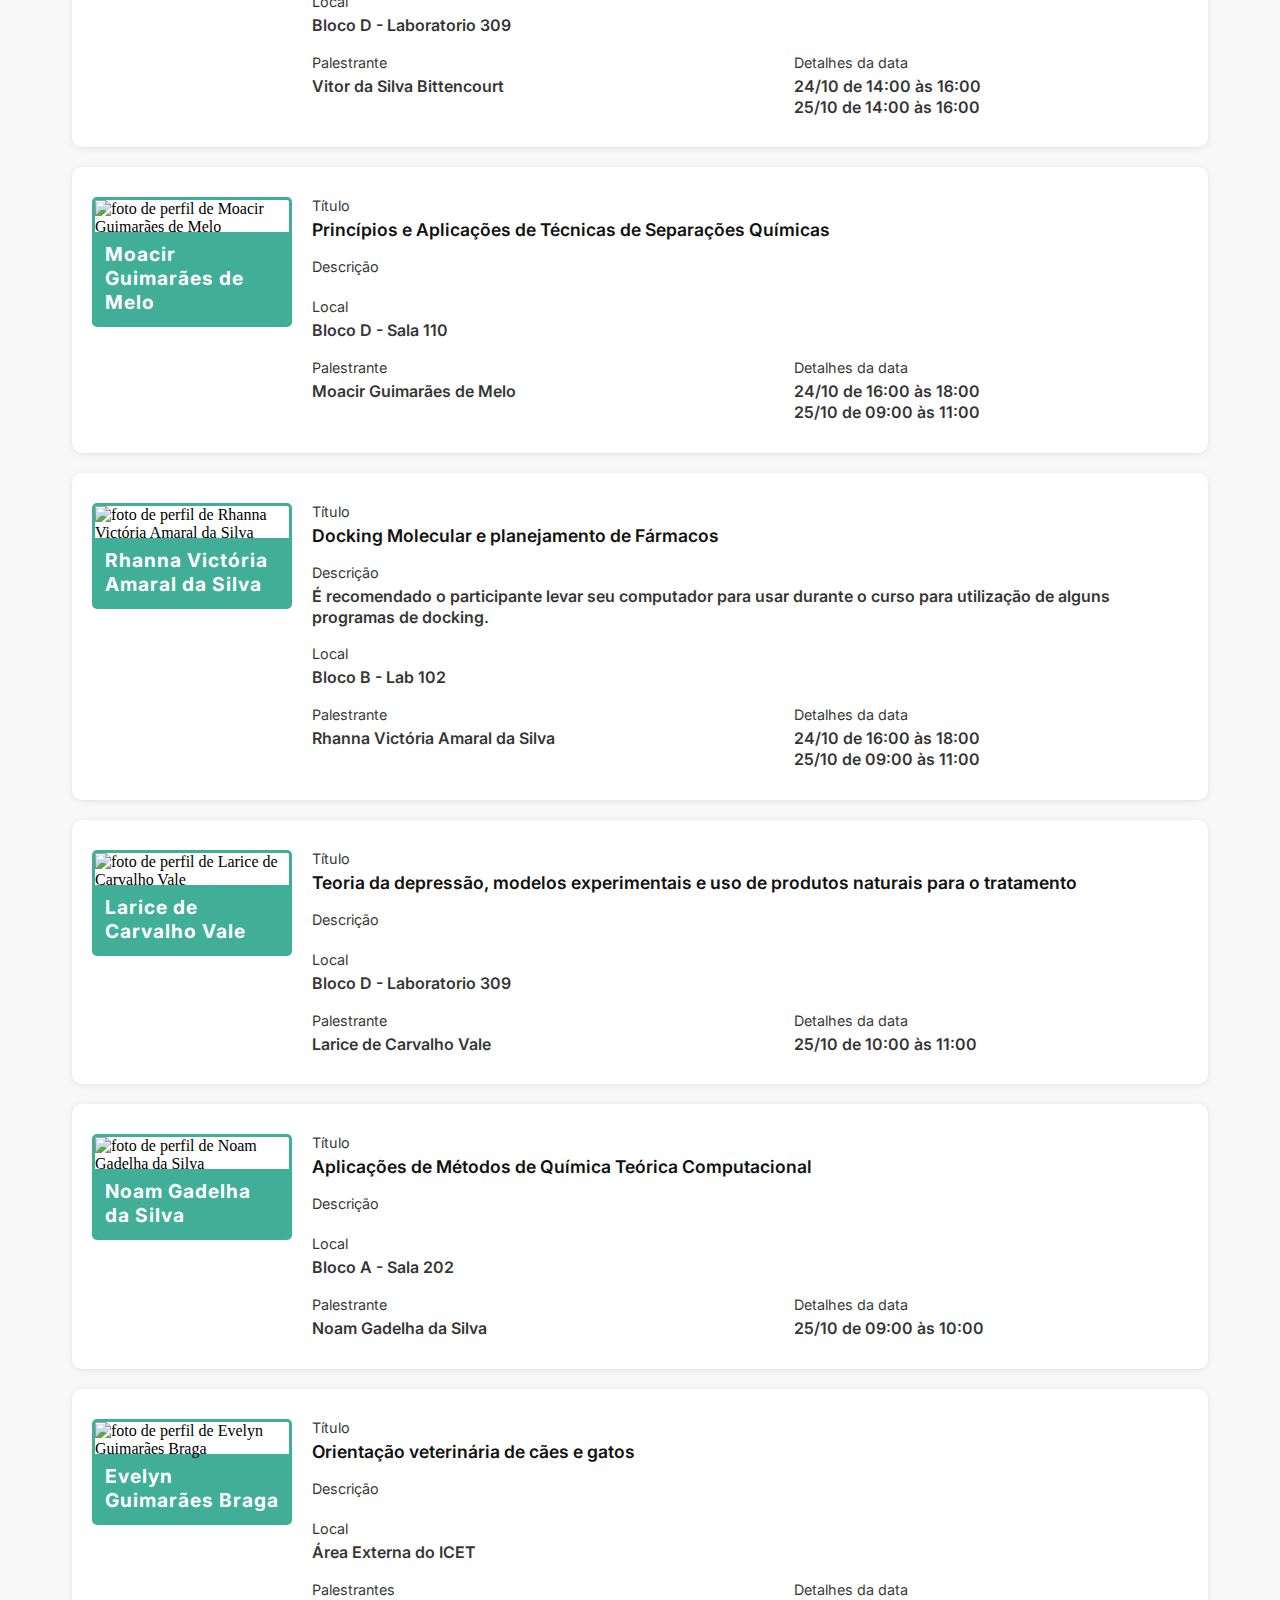
==== commit 05e5ef37: "hotfix: request local data" ====
--- a/index.html
+++ b/index.html
@@ -663,5 +663,6 @@
         </div>
     </footer>
 </body>
+<script src="src/screens/home/datas.js"></script>
 <script src="src/screens/home/script.js"></script>
 </html>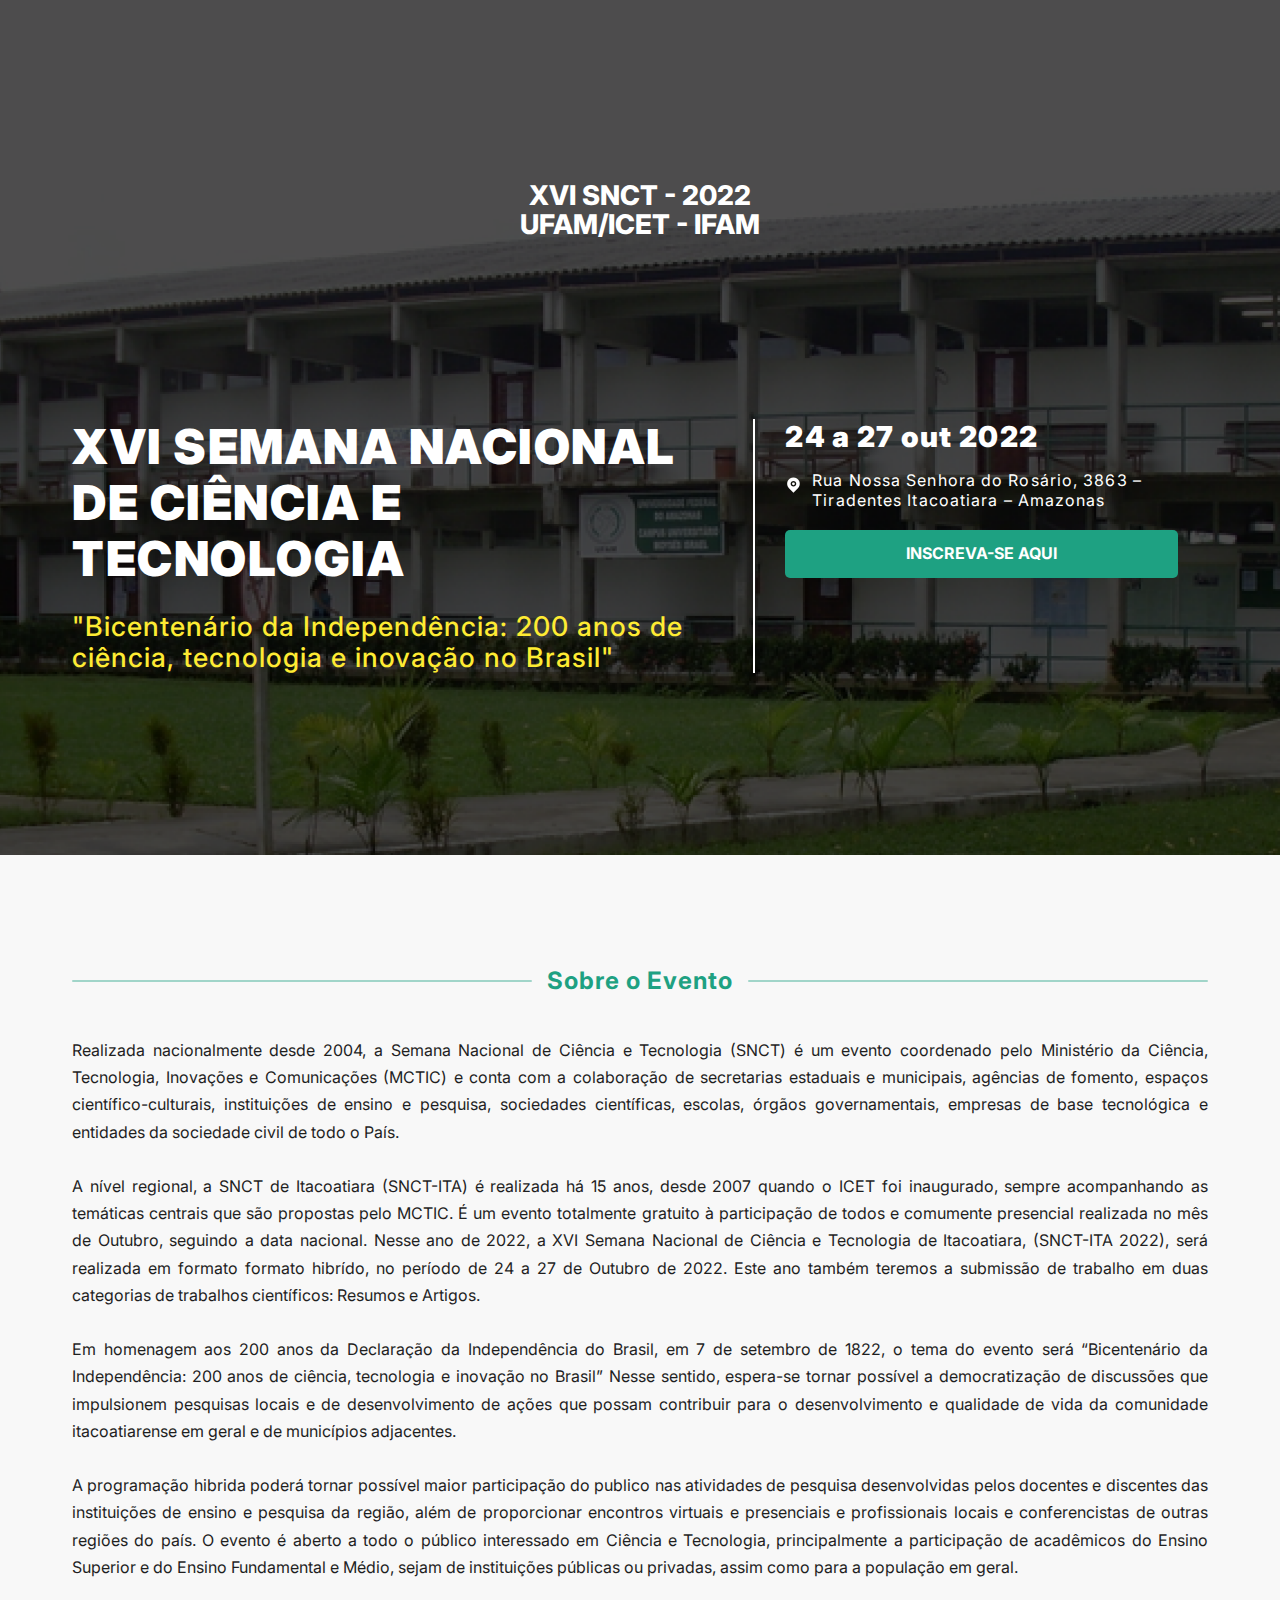
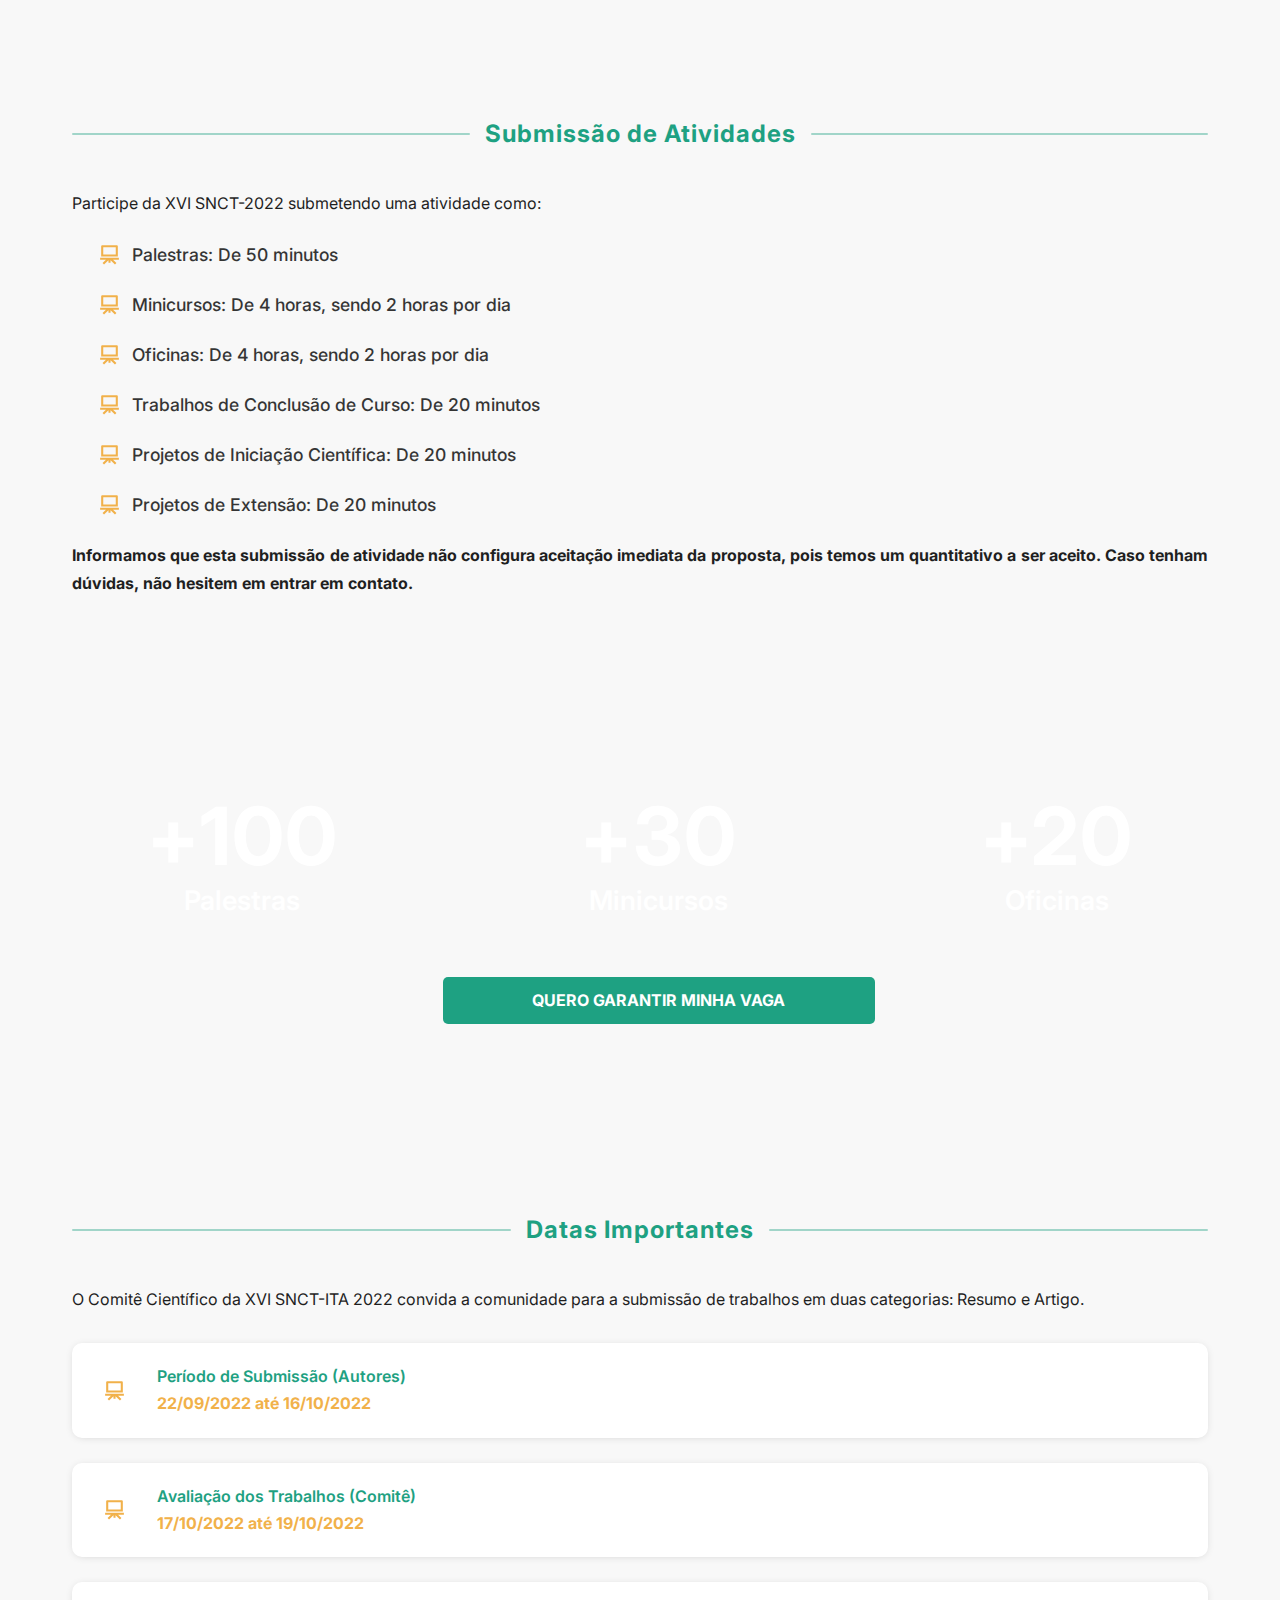
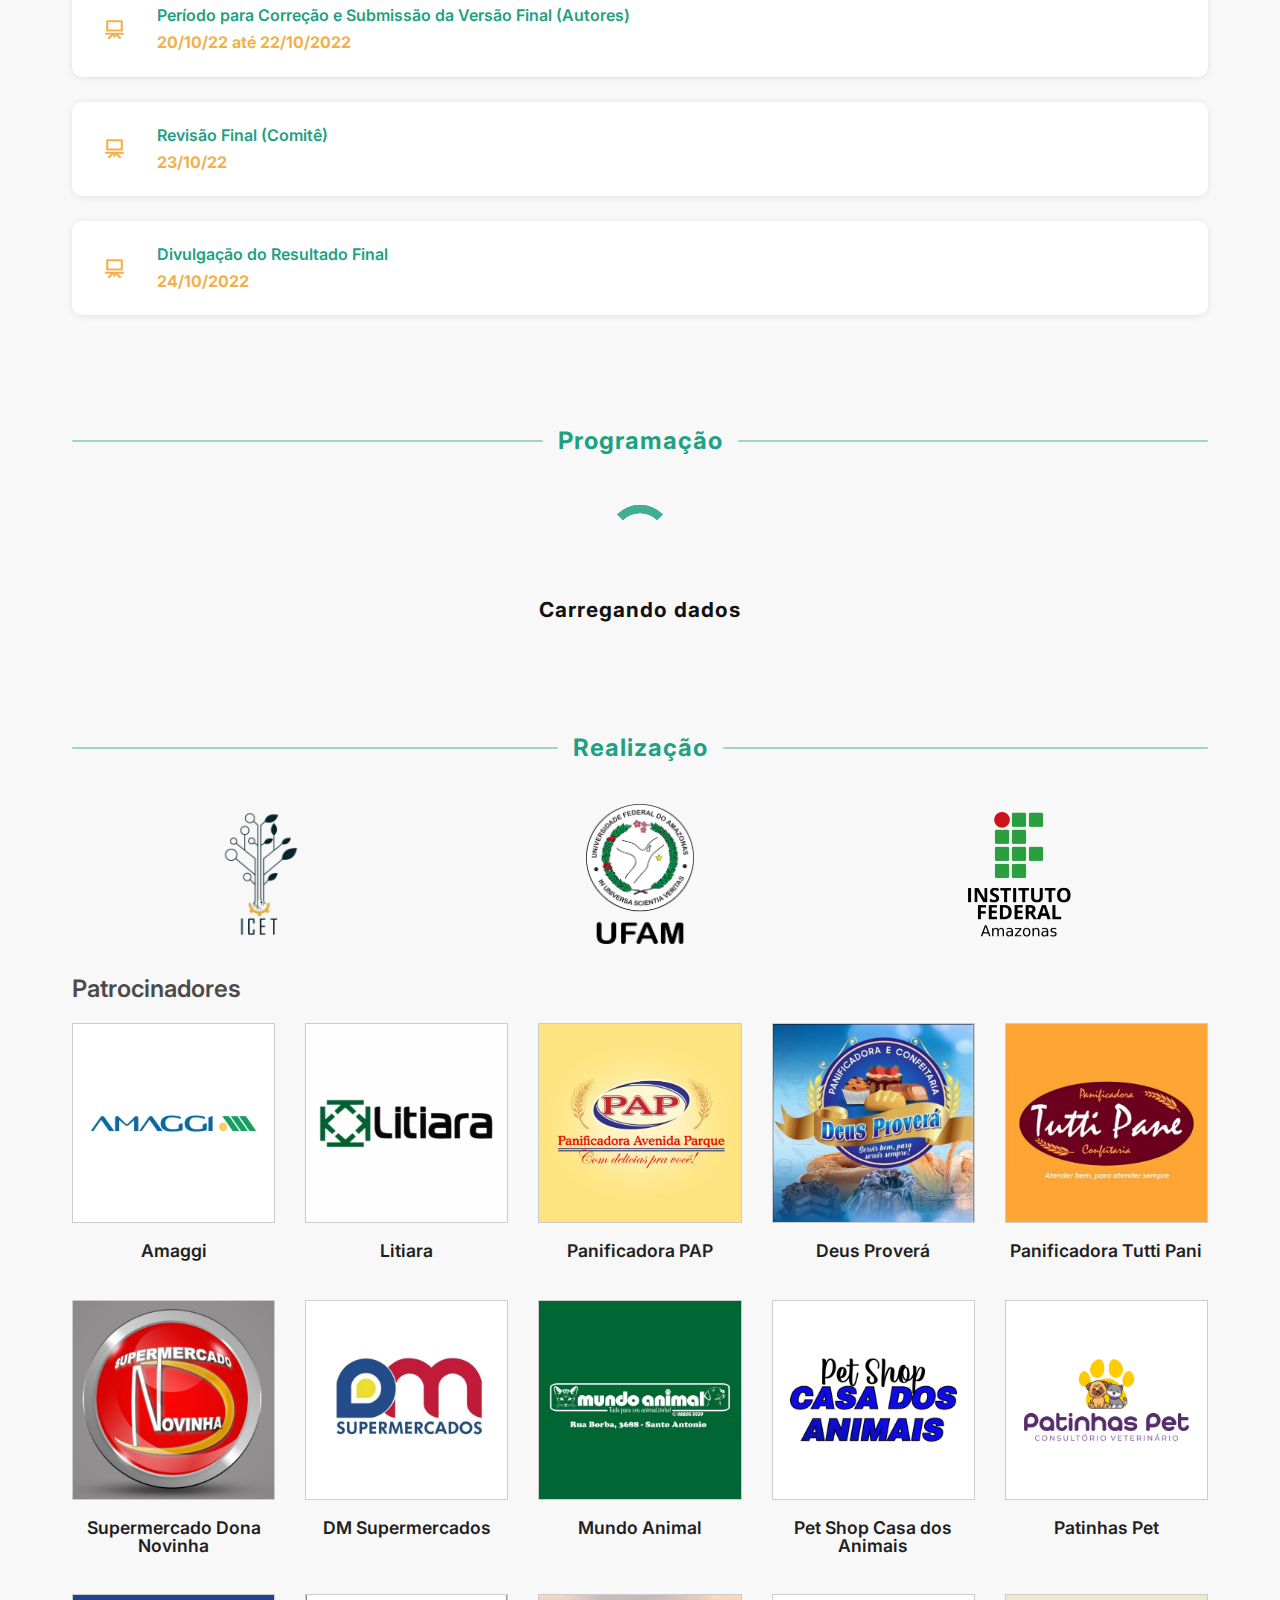
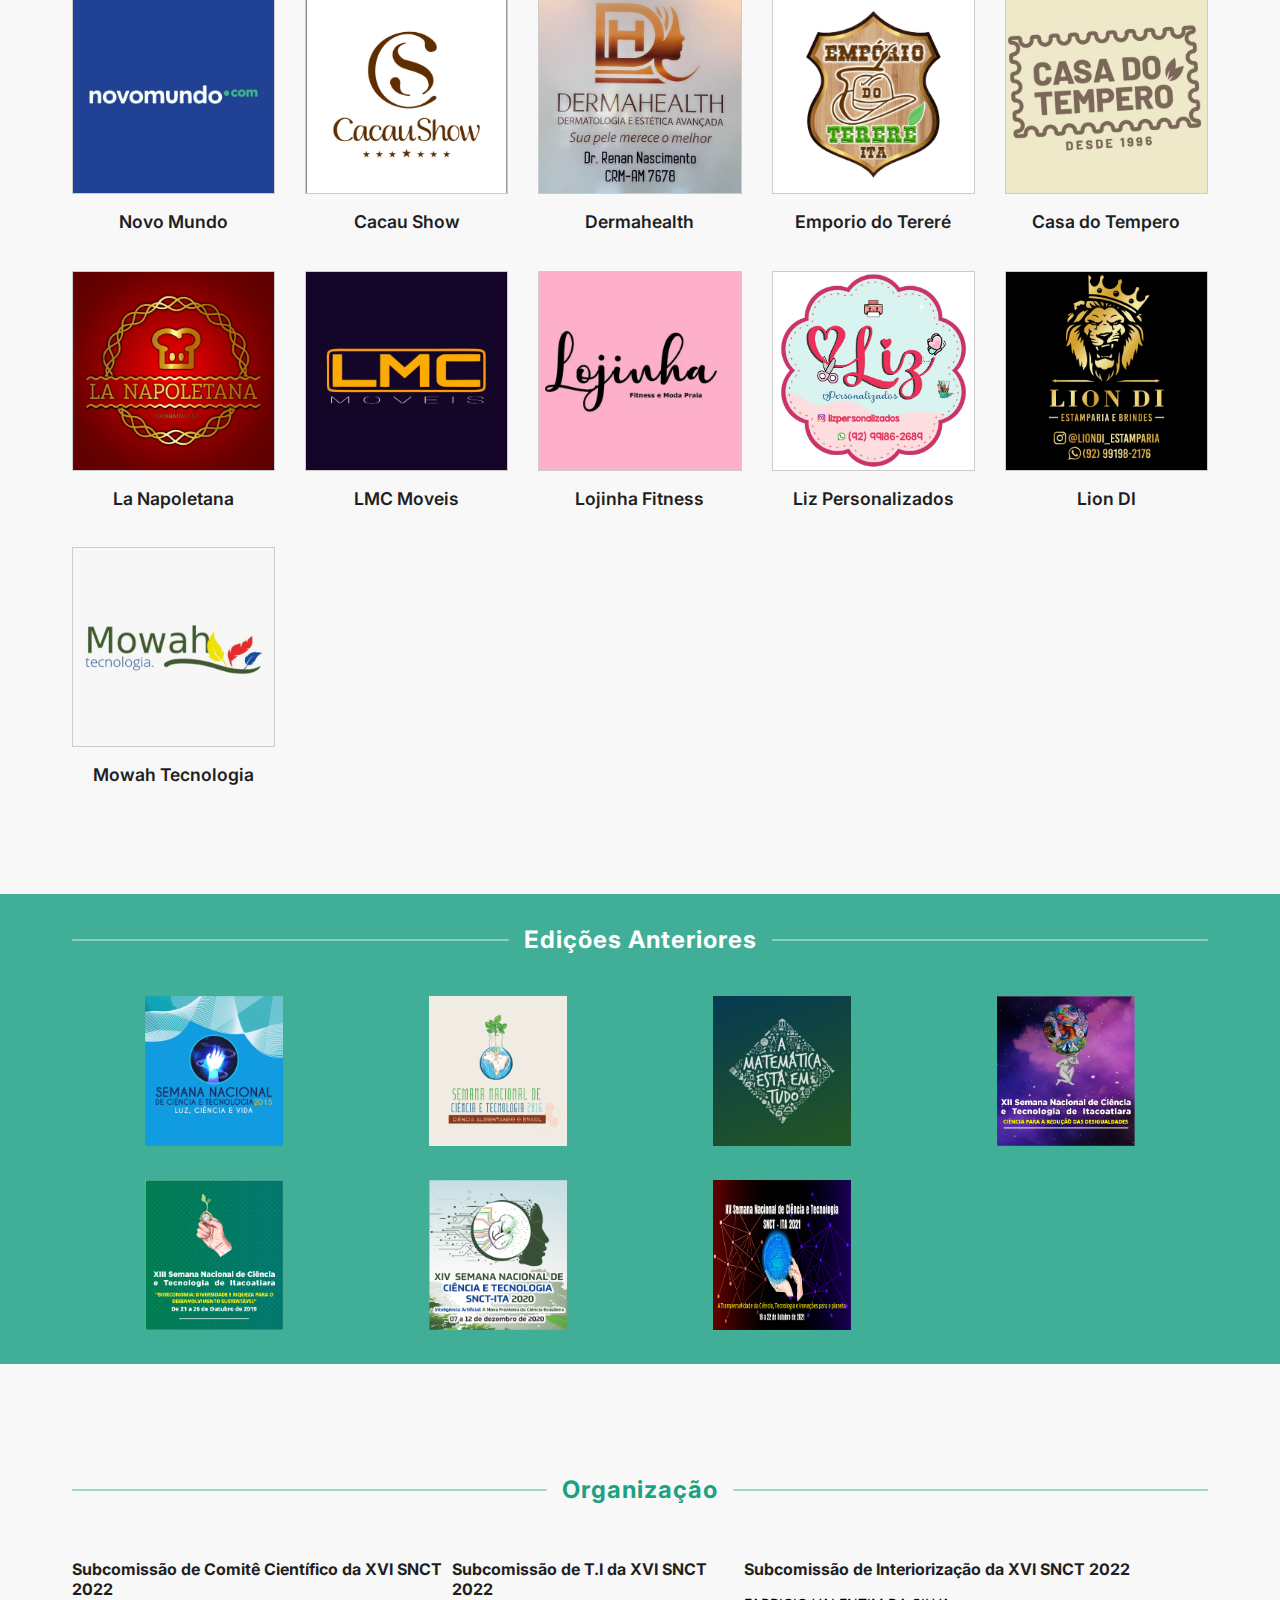
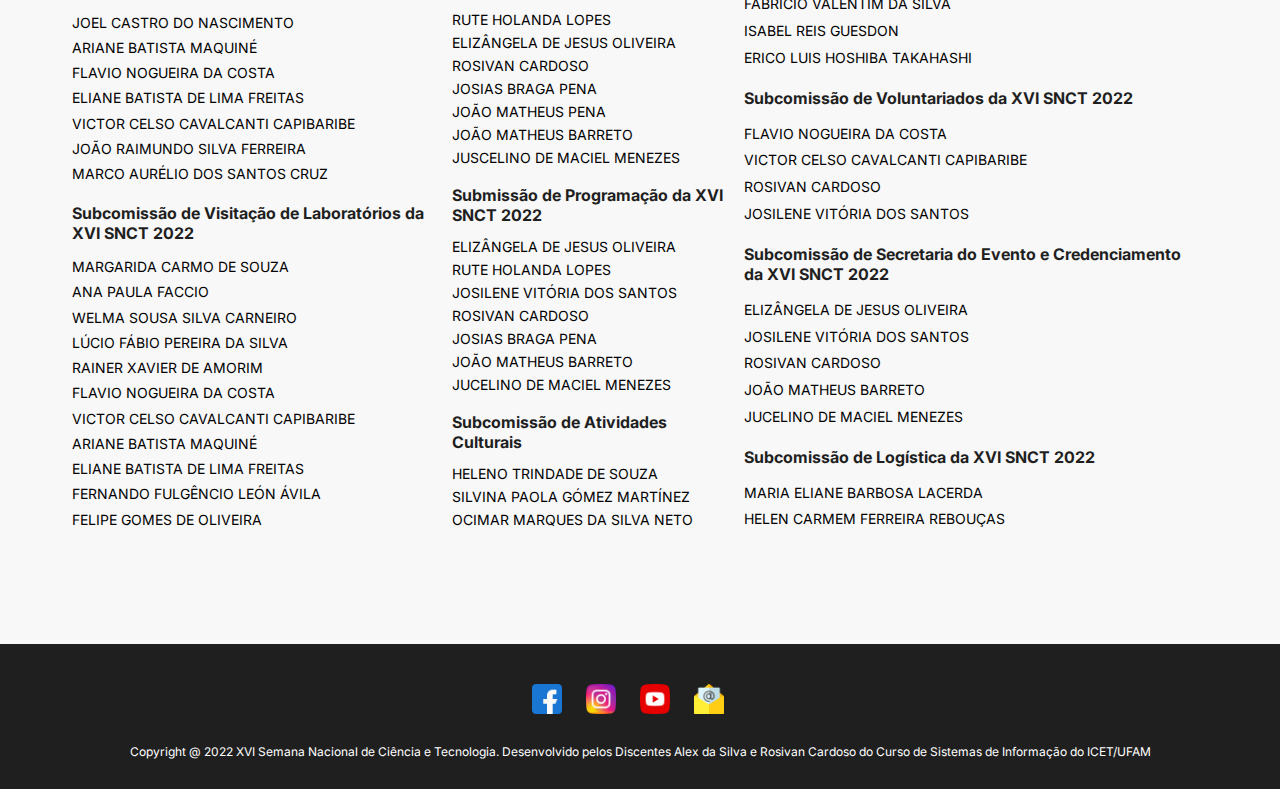
==== commit 80d6d408: "feat: update no nome imagens" ====
--- a/index.html
+++ b/index.html
@@ -455,76 +455,88 @@
                 <h4 class="realization__title">Patrocinadores</h4>
                 <div class="realization__items">
                     <div class="realization__item">
-                        <img src="src/img/amaggi.jpeg" alt="Logo empresa" class="realization__support">
+                        <img src="src/img/amaggi.jpeg" alt="Amaggi" class="realization__support">
                         <p class="realization__name">Amaggi</p>
                     </div>
                     <div class="realization__item">
-                        <img src="src/img/litiara.jpeg" alt="Logo empresa" class="realization__support">
+                        <img src="src/img/litiara.jpeg" alt="Litiara" class="realization__support">
                         <p class="realization__name">Litiara</p>
                     </div>
                     <div class="realization__item">
-                        <img src="src/img/pap.jpeg" alt="Logo empresa" class="realization__support">
+                        <img src="src/img/pap.jpeg" alt="Panificadora PAP" class="realization__support">
                         <p class="realization__name">Panificadora PAP</p>
                     </div>
                     <div class="realization__item">
-                        <img src="src/img/deusprovera.jpeg" alt="Logo empresa" class="realization__support">
+                        <img src="src/img/deusprovera.jpeg" alt="Deus Proverá" class="realization__support">
                         <p class="realization__name">Deus Proverá</p>
                     </div>
                     <div class="realization__item">
-                        <img src="src/img/tuttipani.jpeg" alt="Logo empresa" class="realization__support">
+                        <img src="src/img/tuttipani.jpeg" alt="Panificadora Tutti Pani" class="realization__support">
                         <p class="realization__name">Panificadora Tutti Pani</p>
                     </div>
                     <div class="realization__item">
-                        <img src="src/img/donanovinha.jpeg" alt="Logo empresa" class="realization__support">
+                        <img src="src/img/donanovinha.jpeg" alt="Supermercado Dona Novinha" class="realization__support">
                         <p class="realization__name">Supermercado Dona Novinha</p>
                     </div>
                     <div class="realization__item">
-                        <img src="src/img/dm.jpeg" alt="Logo empresa" class="realization__support">
+                        <img src="src/img/dm.jpeg" alt="DM Supermercados" class="realization__support">
                         <p class="realization__name">DM Supermercados</p>
                     </div>
                     <div class="realization__item">
-                        <img src="src/img/mundoanimal.jpeg" alt="Logo empresa" class="realization__support">
+                        <img src="src/img/mundoanimal.jpeg" alt="Mundo Animal" class="realization__support">
                         <p class="realization__name">Mundo Animal</p>
                     </div>
                     <div class="realization__item">
-                        <img src="src/img/petcasa.jpeg" alt="Logo empresa" class="realization__support">
+                        <img src="src/img/petcasa.jpeg" alt="Pet Shop Casa dos Animais" class="realization__support">
                         <p class="realization__name">Pet Shop Casa dos Animais</p>
                     </div>
                     <div class="realization__item">
-                        <img src="src/img/patinhaspet.jpeg" alt="Logo empresa" class="realization__support">
+                        <img src="src/img/patinhaspet.jpeg" alt="Patinhas Pet" class="realization__support">
                         <p class="realization__name">Patinhas Pet</p>
                     </div>
                     <div class="realization__item">
-                        <img src="src/img/novomundo.jpeg" alt="Logo empresa" class="realization__support">
+                        <img src="src/img/novomundo.jpeg" alt="Novo Mundo" class="realization__support">
                         <p class="realization__name">Novo Mundo</p>
                     </div>
                     <div class="realization__item">
-                        <img src="src/img/cacaushow.jpeg" alt="Logo empresa" class="realization__support">
+                        <img src="src/img/cacaushow.jpeg" alt="Cacau Show" class="realization__support">
                         <p class="realization__name">Cacau Show</p>
                     </div>
                     <div class="realization__item">
-                        <img src="src/img/drrenan.jpeg" alt="Logo empresa" class="realization__support">
+                        <img src="src/img/drrenan.jpeg" alt="Dermahealth" class="realization__support">
                         <p class="realization__name">Dermahealth</p>
                     </div>
                     <div class="realization__item">
-                        <img src="src/img/empterere.jpeg" alt="Logo empresa" class="realization__support">
+                        <img src="src/img/empterere.jpeg" alt="Emporio do Tereré" class="realization__support">
                         <p class="realization__name">Emporio do Tereré</p>
                     </div>
                     <div class="realization__item">
-                        <img src="src/img/casadotempero.jpeg" alt="Logo empresa" class="realization__support">
+                        <img src="src/img/casadotempero.jpeg" alt="Casa do Tempero" class="realization__support">
                         <p class="realization__name">Casa do Tempero</p>
                     </div>
                     <div class="realization__item">
-                        <img src="src/img/lanapoletana.jpeg" alt="Logo empresa" class="realization__support">
+                        <img src="src/img/lanapoletana.jpeg" alt="La Napoletana" class="realization__support">
                         <p class="realization__name">La Napoletana</p>
                     </div>
                     <div class="realization__item">
-                        <img src="src/img/lmcmoveis.jpeg" alt="Logo empresa" class="realization__support">
+                        <img src="src/img/lmcmoveis.jpeg" alt="LMC Moveis" class="realization__support">
                         <p class="realization__name">LMC Moveis</p>
                     </div>
                     <div class="realization__item">
-                        <img src="src/img/lojinhafitness.jpeg" alt="Logo empresa" class="realization__support">
+                        <img src="src/img/lojinhafitness.jpeg" alt="Lojinha Fitness" class="realization__support">
                         <p class="realization__name">Lojinha Fitness</p>
+                    </div>
+                    <div class="realization__item">
+                        <img src="src/img/lizperso.jpeg" alt="Liz Personalizados" class="realization__support">
+                        <p class="realization__name">Liz Personalizados</p>
+                    </div>
+                    <div class="realization__item">
+                        <img src="src/img/liondi.jpeg" alt="Lion DI" class="realization__support">
+                        <p class="realization__name">Lion DI</p>
+                    </div>
+                    <div class="realization__item">
+                        <img src="src/img/mowah.jpeg" alt="Mowah Tecnologia" class="realization__support">
+                        <p class="realization__name">Mowah Tecnologia</p>
                     </div>
                 </div>
             </div>
@@ -663,6 +675,5 @@
         </div>
     </footer>
 </body>
-<script src="src/screens/home/datas.js"></script>
 <script src="src/screens/home/script.js"></script>
 </html>--- a/src/screens/home/realization.css
+++ b/src/screens/home/realization.css
@@ -55,11 +55,14 @@
         height: 190px;
     }
 
+    .realization__support {
+        object-fit: scale-down;
+        height: fit-content;
+    }
+
     .realization__title {
         margin-top: 40px;
     }
-
-    
 
     .realization__items {
         grid-template-columns: repeat(2, 1fr);
@@ -91,5 +94,5 @@
         margin-top: 15px;
         font-size: var(--normal);
         line-height: var(--normal);
-    }
+    }    
 }--- a/src/screens/home/organization.css
+++ b/src/screens/home/organization.css
@@ -25,4 +25,10 @@
     font-size: 14px;
     margin-bottom: 6px;
     /* border: 1px solid darksalmon; */
+}
+
+@media screen and (max-width: 767px) {
+    .organazation_items {
+        flex-direction: column;
+    }
 }--- a/src/screens/home/schedule.css
+++ b/src/screens/home/schedule.css
@@ -31,7 +31,7 @@
 
 .schedule-items__numbers {
     padding: 10px 20px;
-    text-align: right;
+    text-align: right;    
 }
 
 .schedule-items__day {
@@ -178,13 +178,25 @@
 
 
 @media screen and (max-width: 767px) {
-    .schedule-items .box__shadow {
+    .schedule-item {
         flex-direction: column;
         align-items: center;
     }
 
+    .schedule-items__image {
+        width: 130px;
+        object-fit: cover;
+    }
+
     .schedule-item__infos {
         width: 100%;
+        margin-top: 25px;
+    }
+
+    .schedule-item__tow {
+        flex-direction: column;
+        row-gap: 18px;
+        width: 100%;
     }
 
 }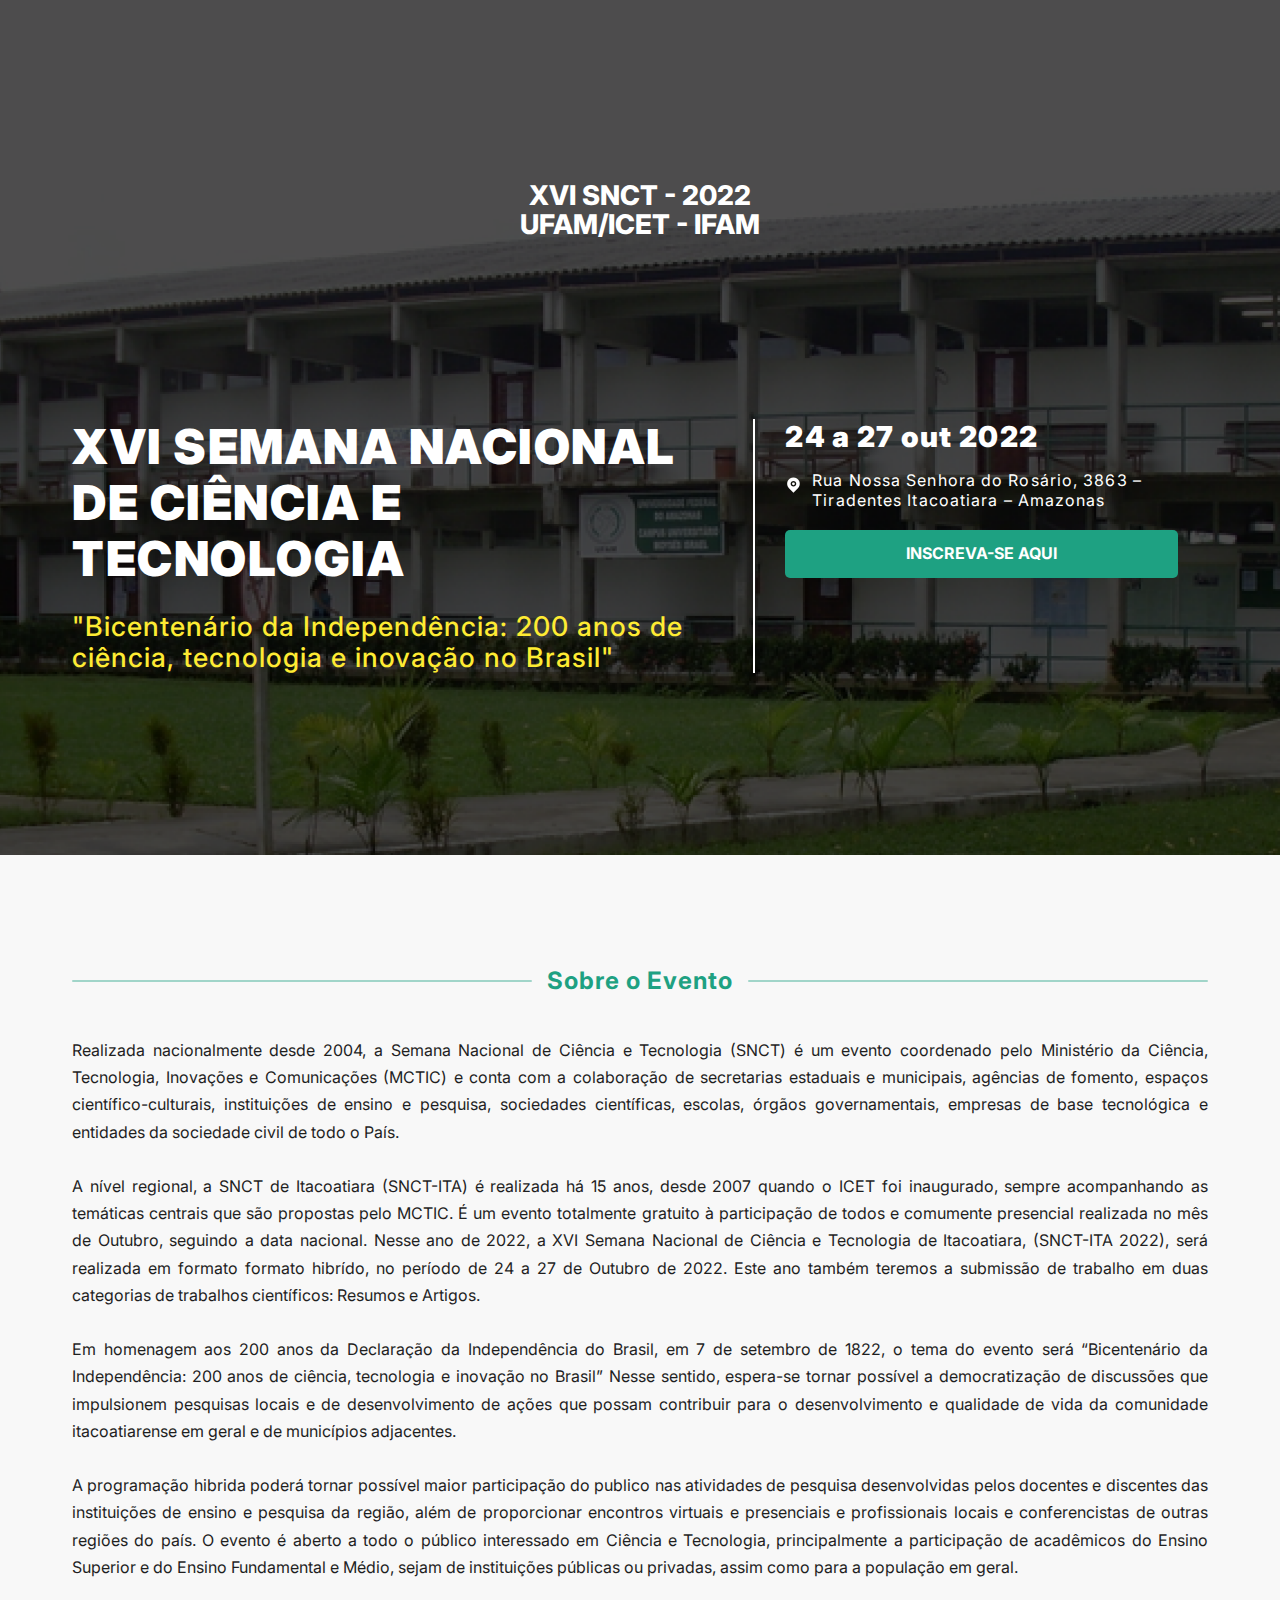
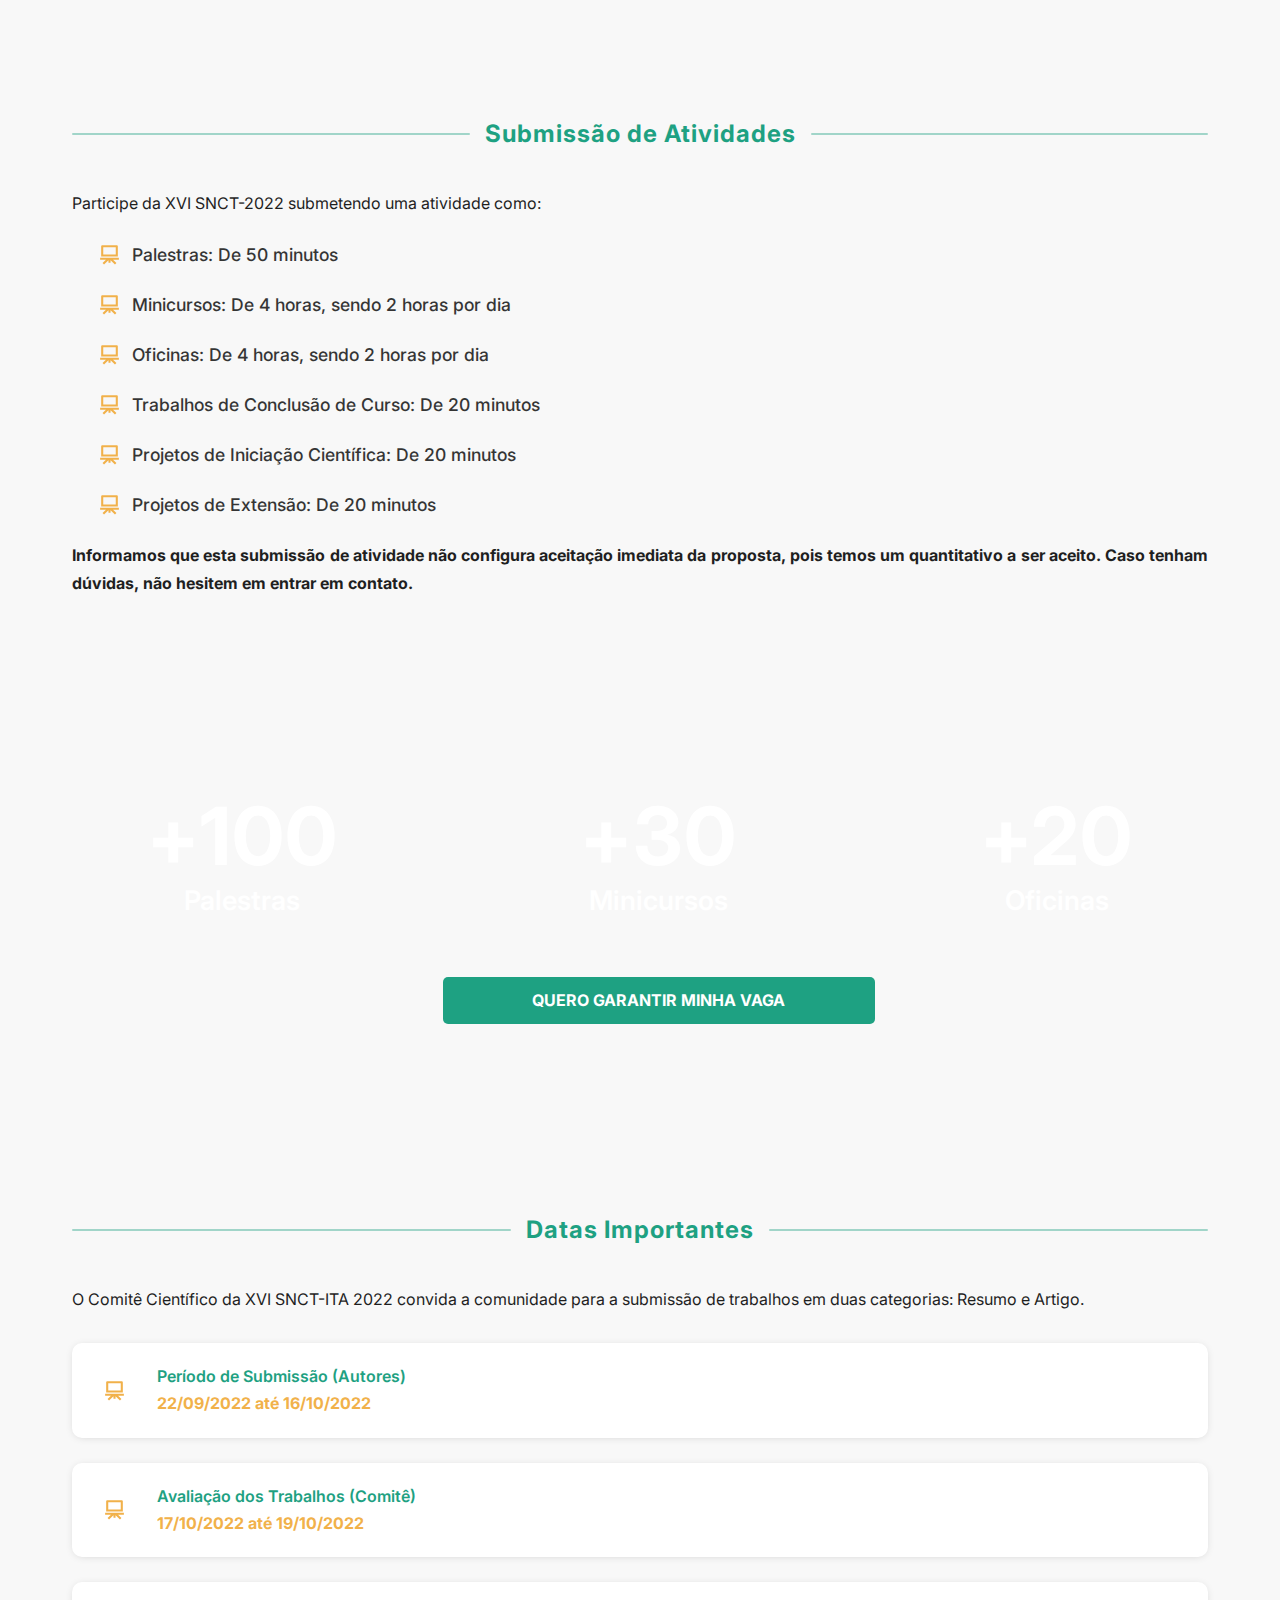
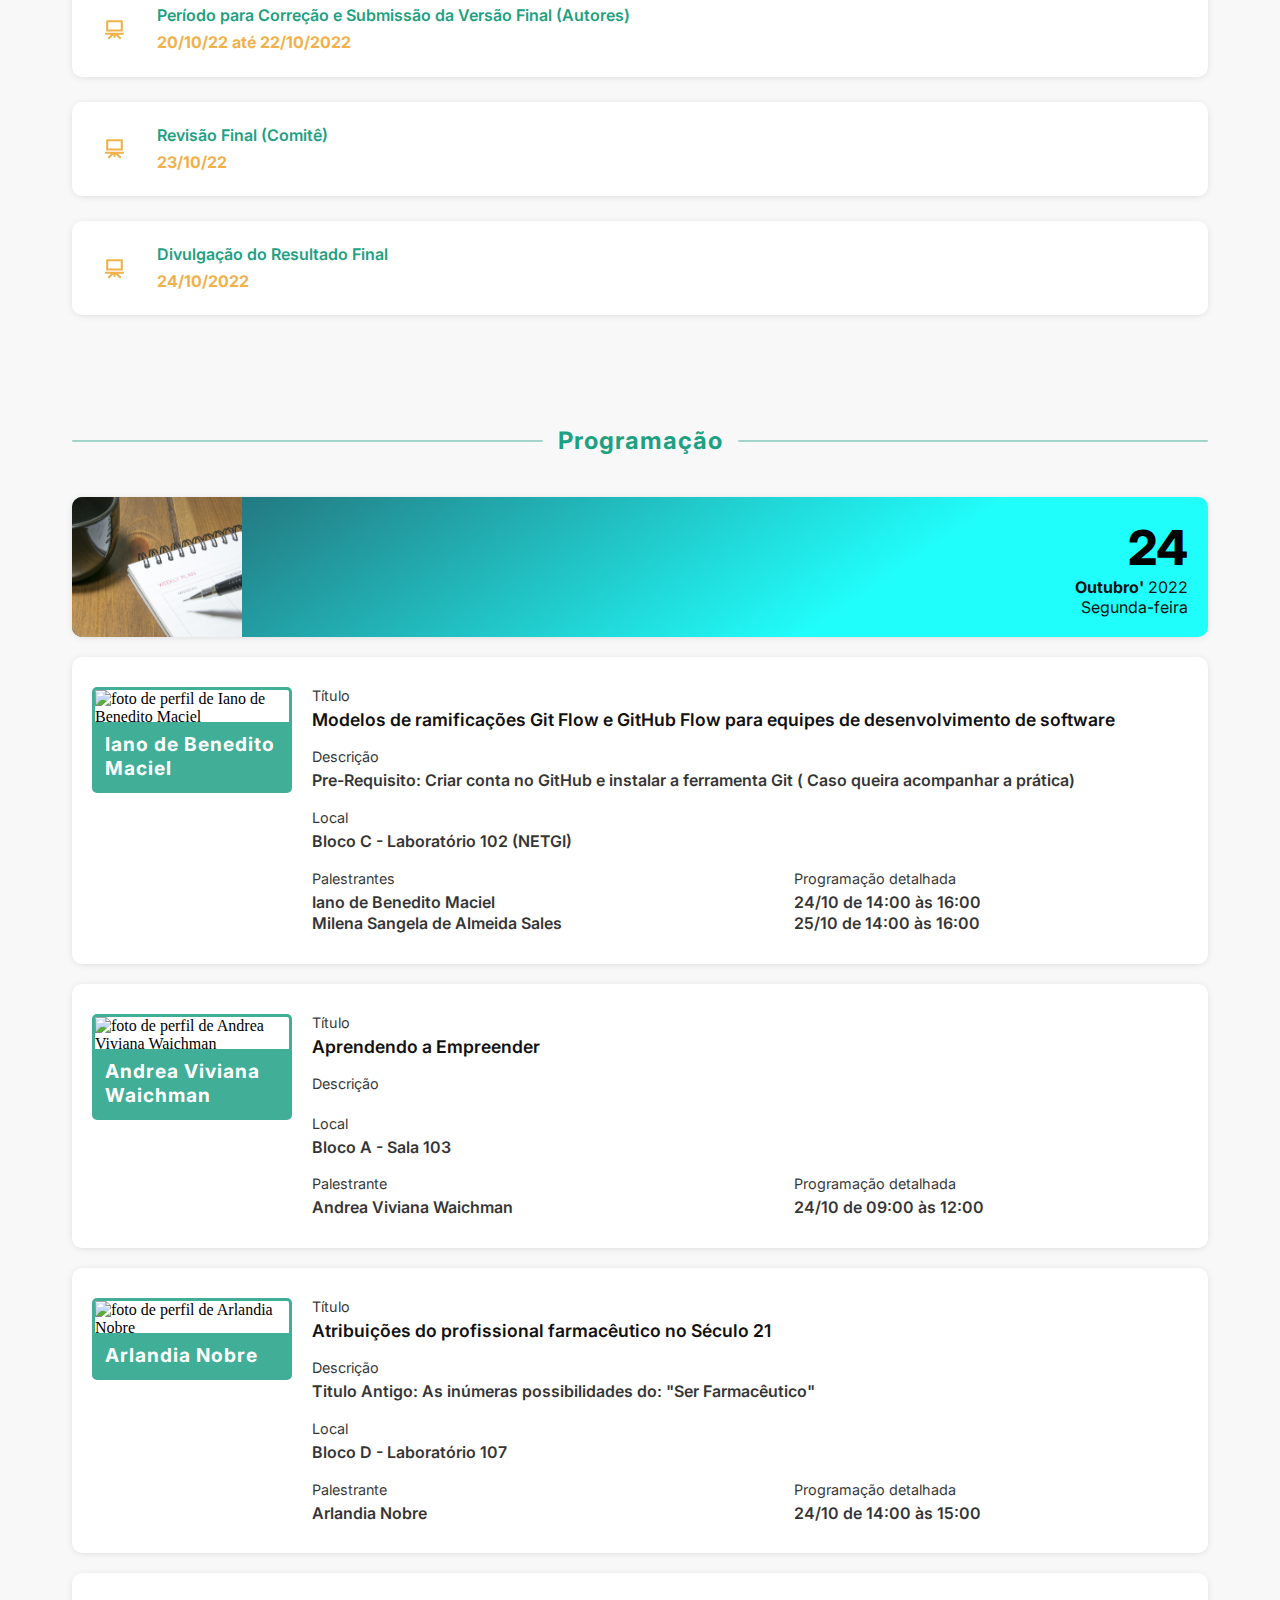
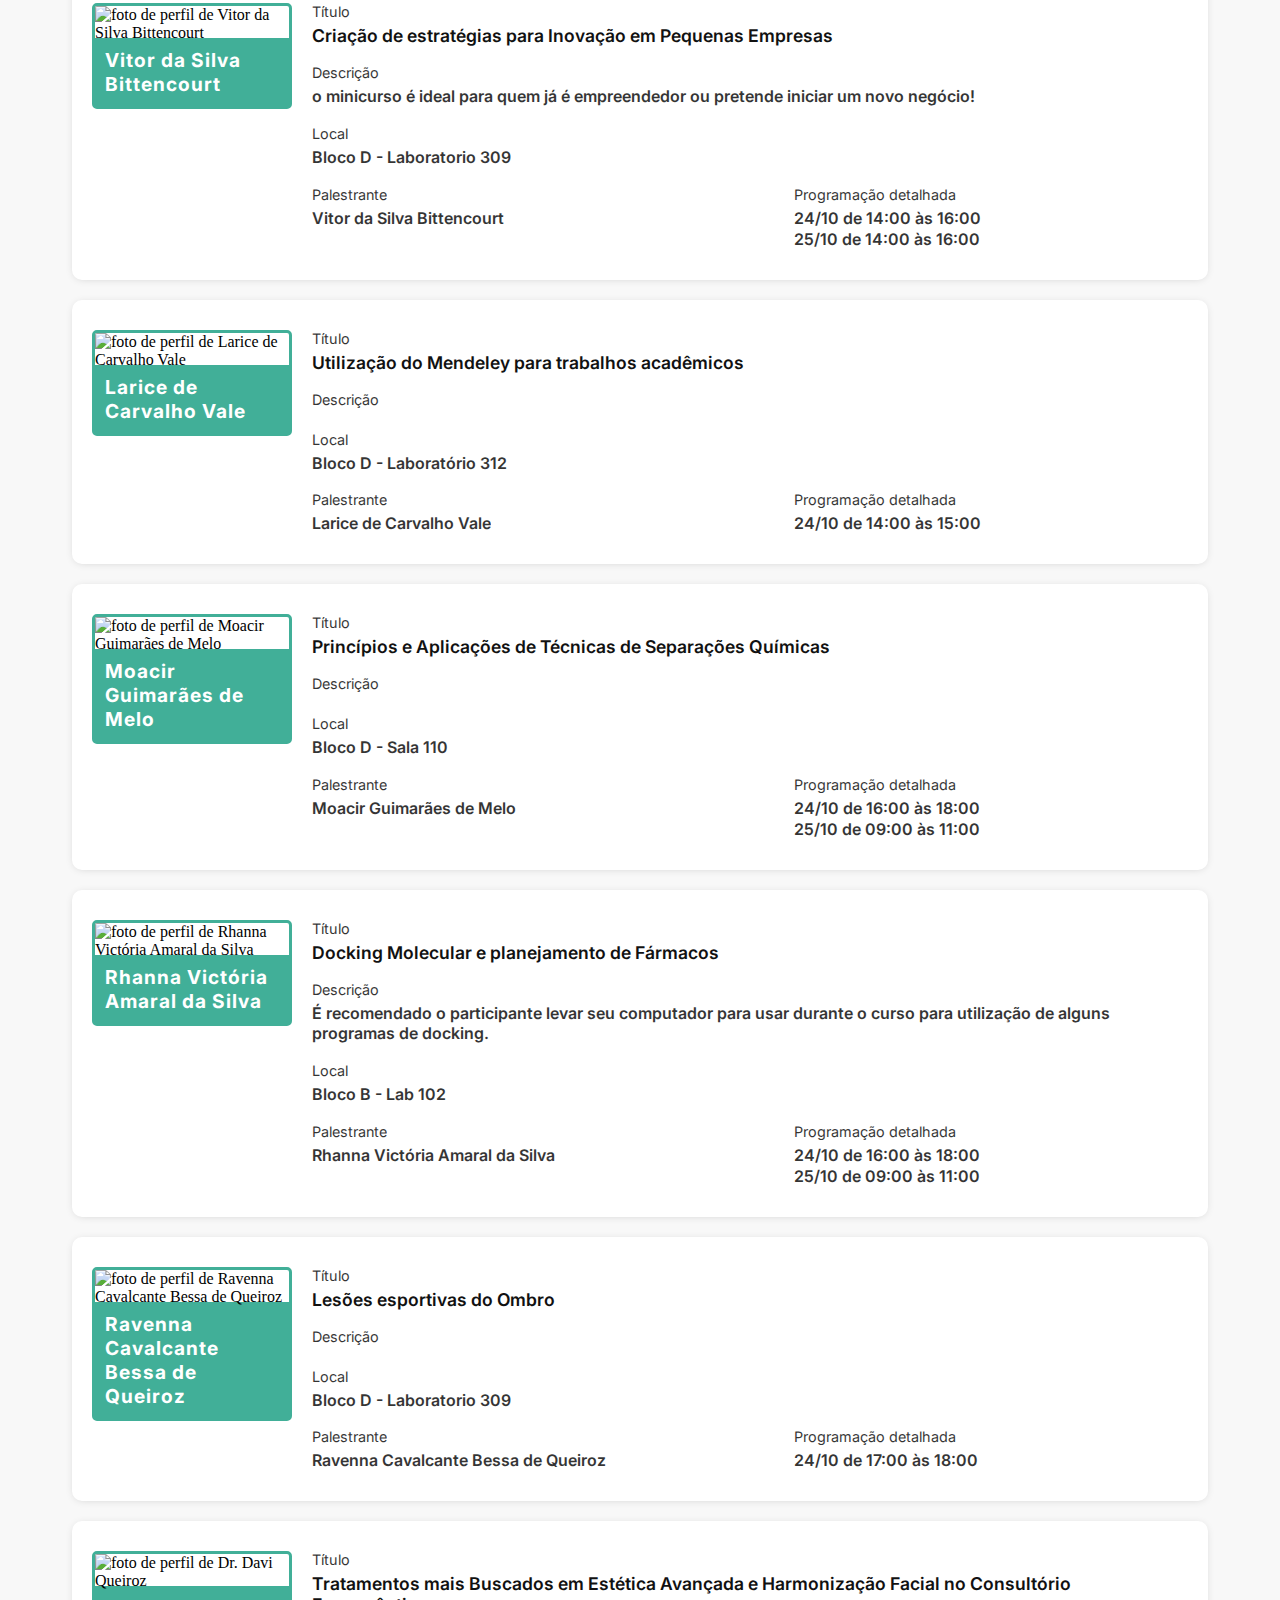
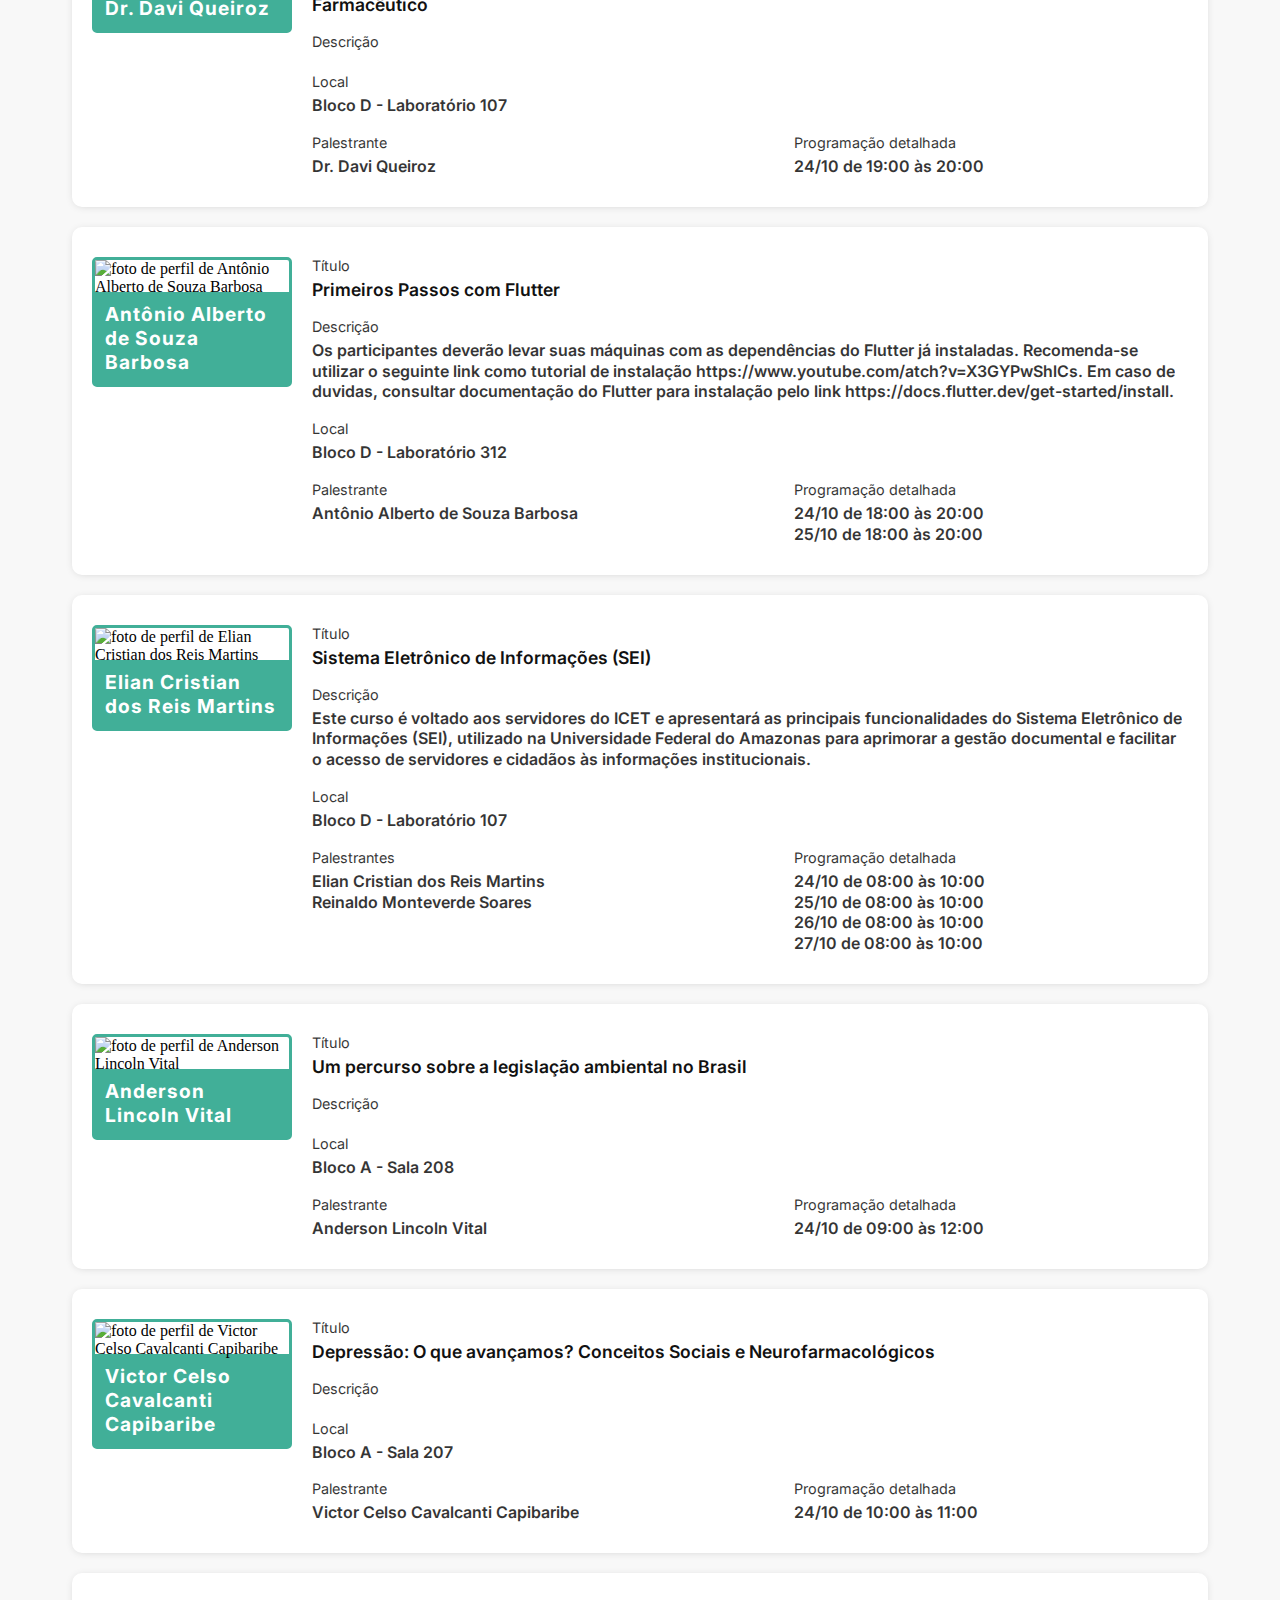
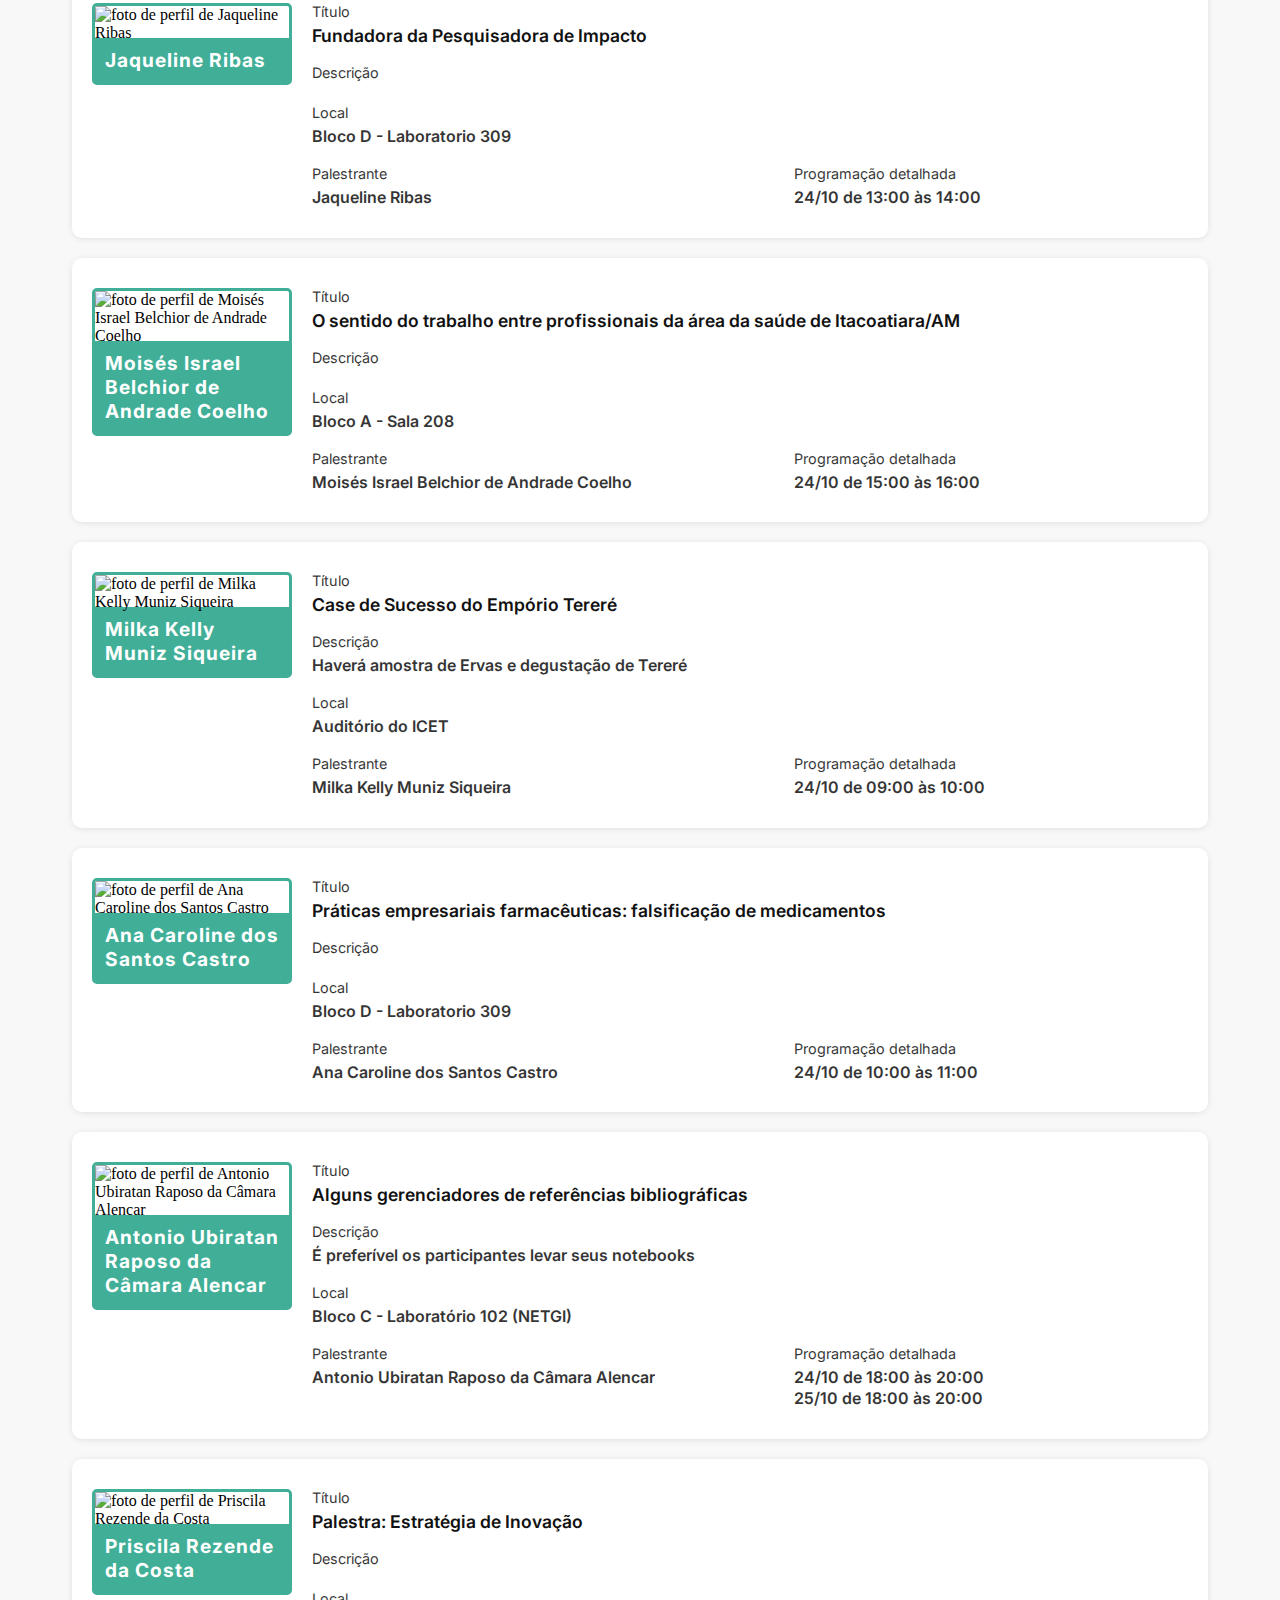
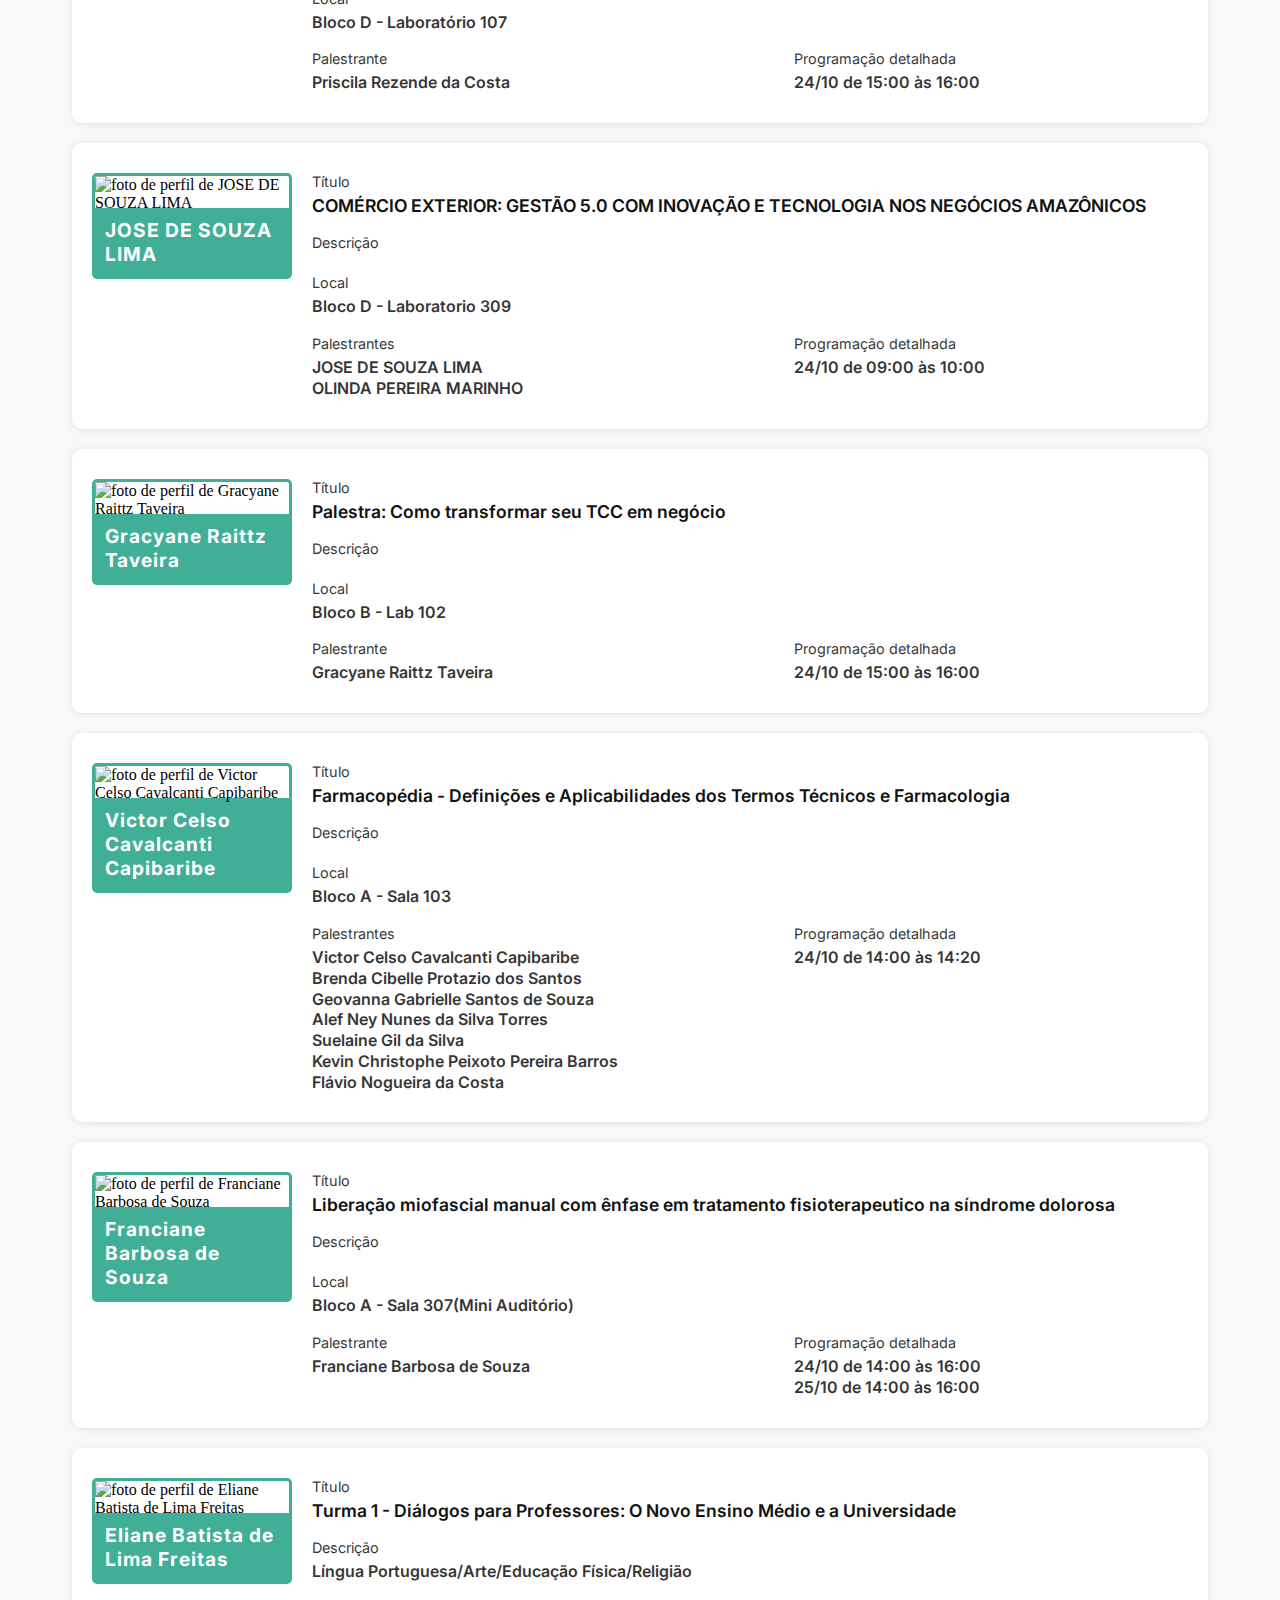
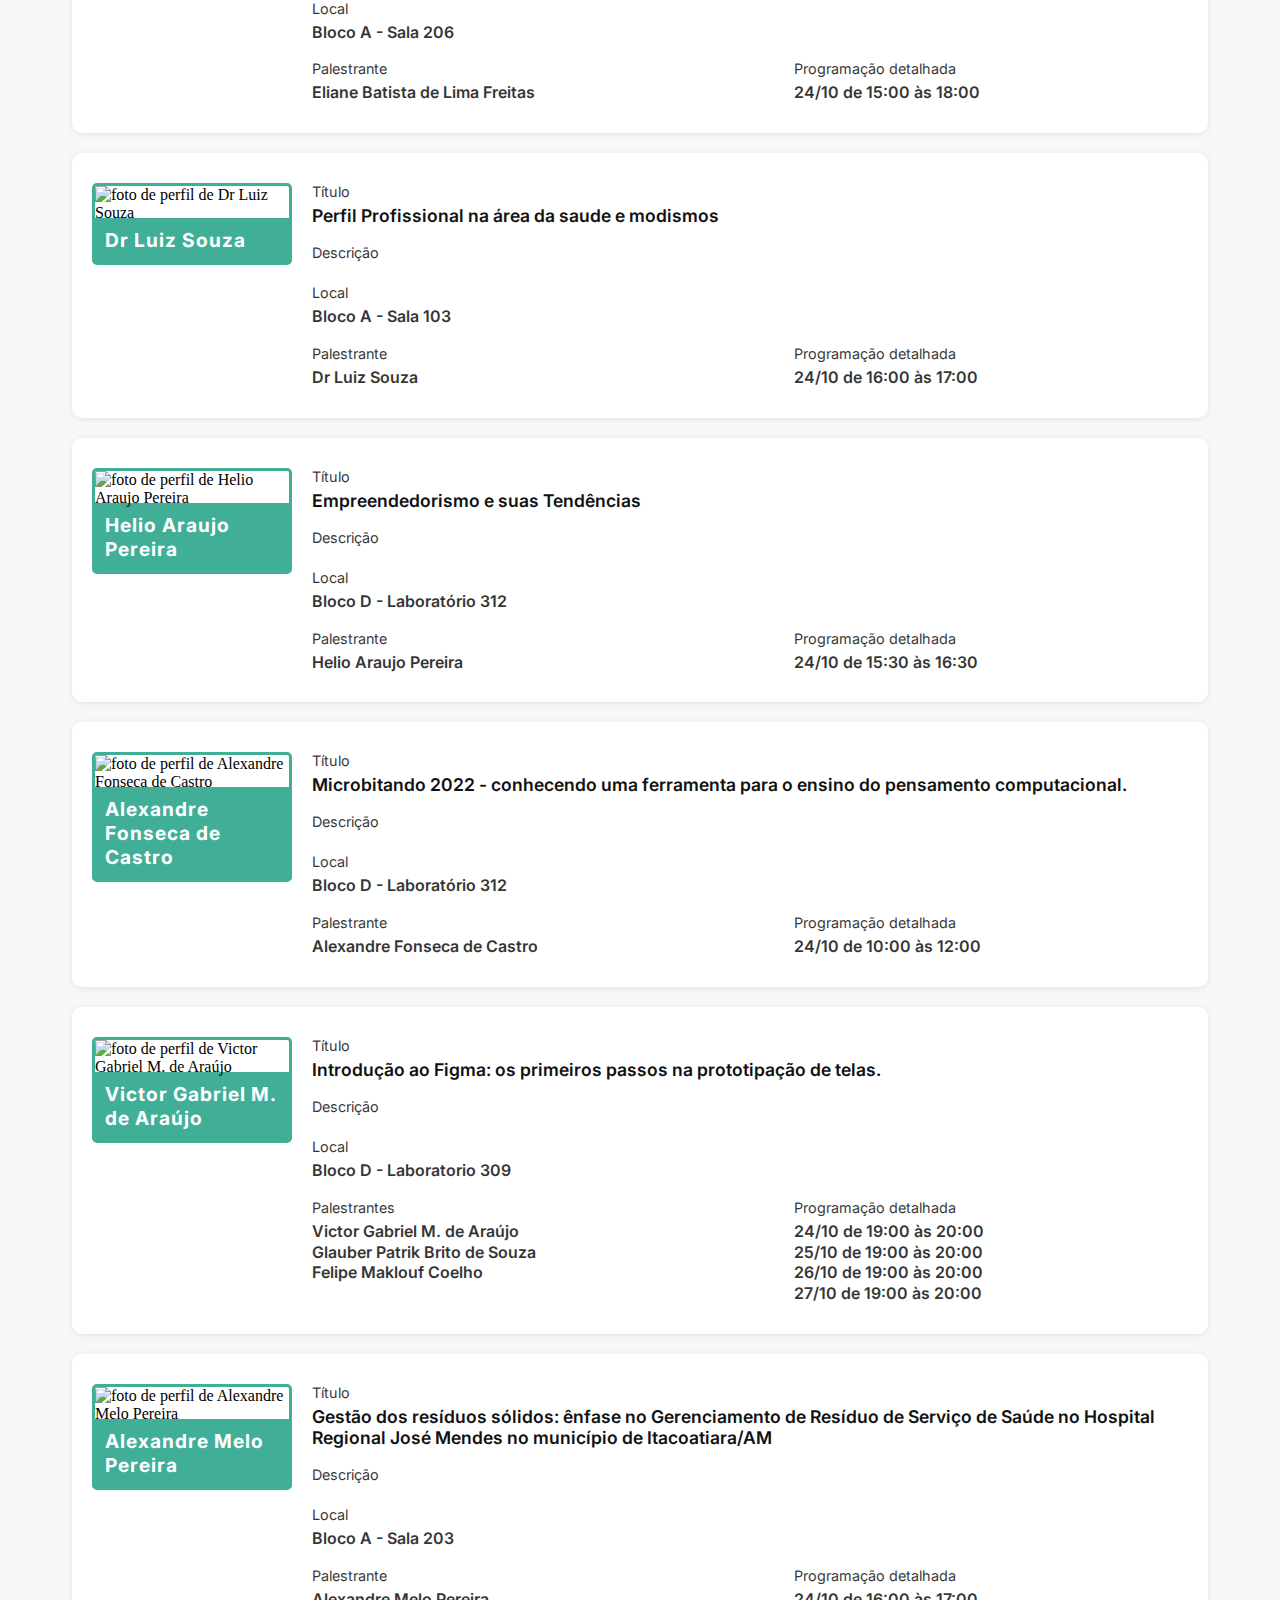
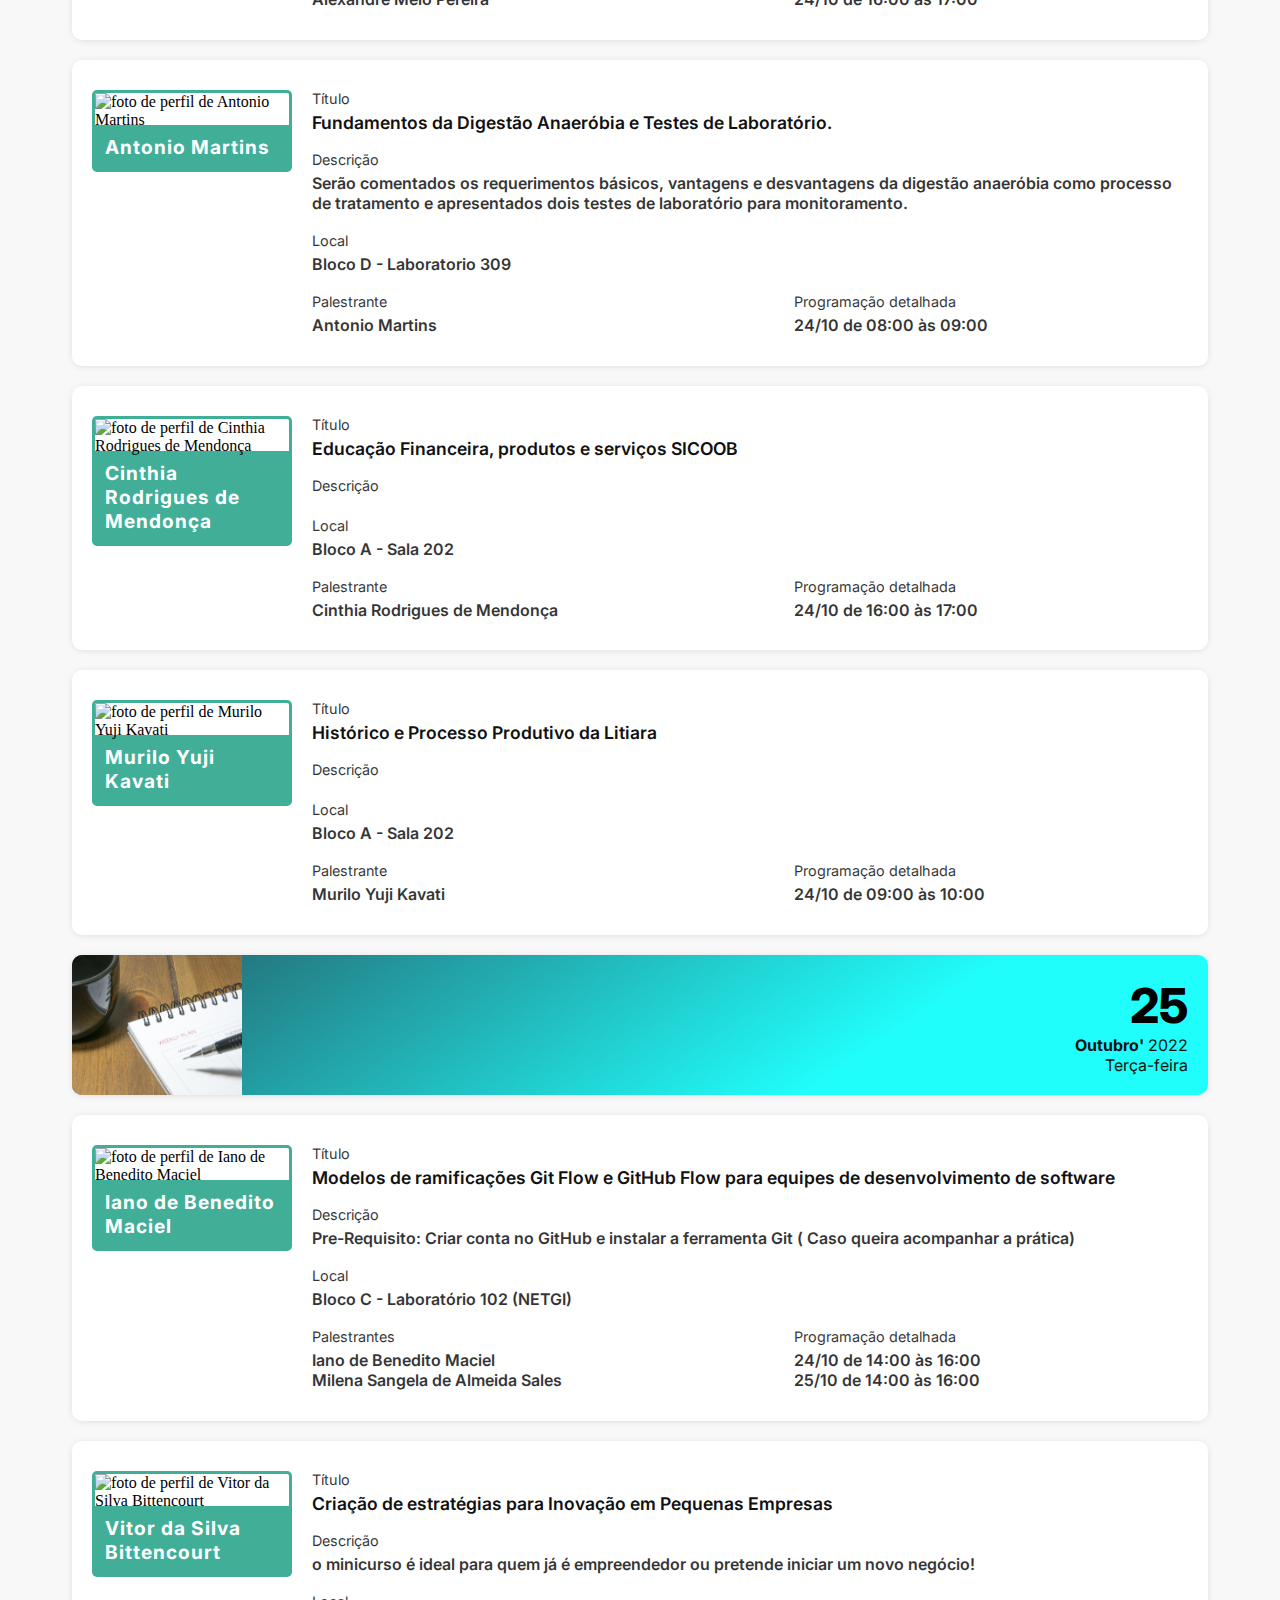
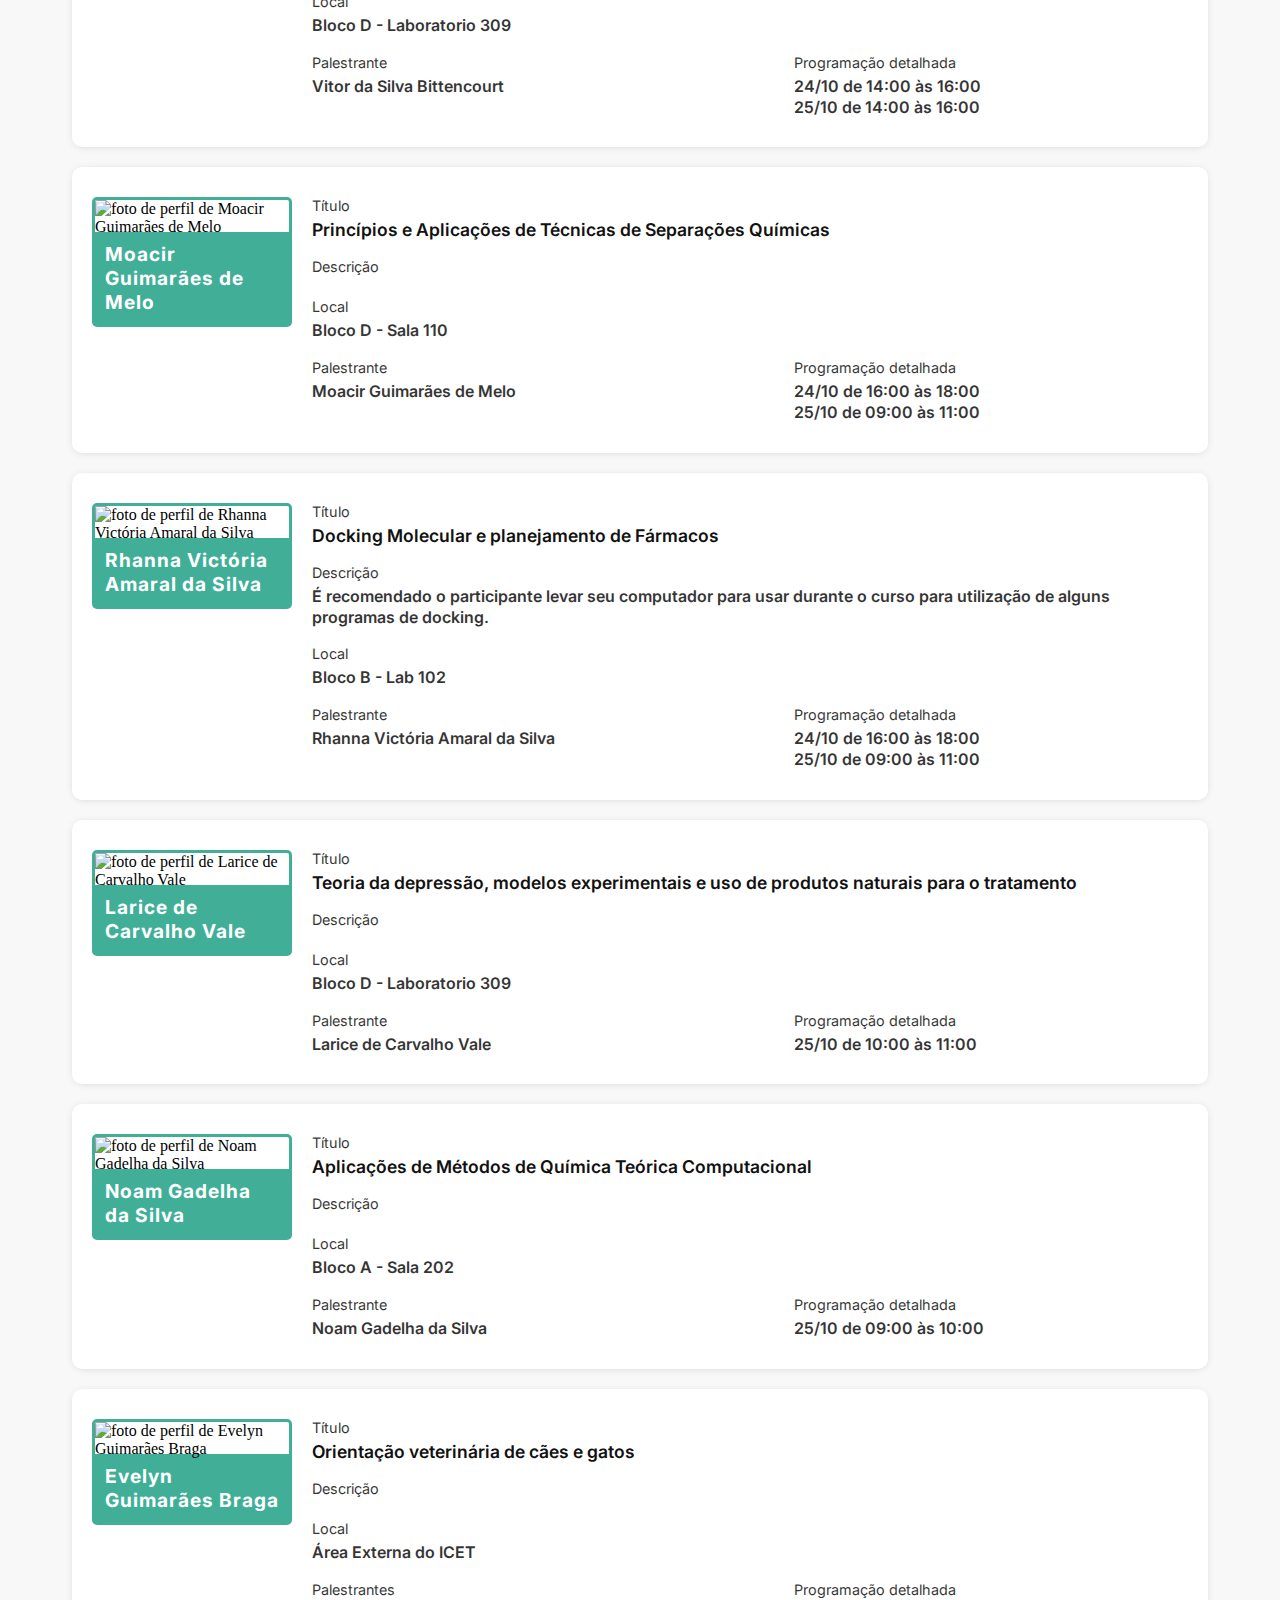
==== commit 48b436ca: "Merge branch 'feat/footer' of https://github.com/rosivancardosoferreira/snct-landing-page into feat/" ====
--- a/index.html
+++ b/index.html
@@ -675,5 +675,6 @@
         </div>
     </footer>
 </body>
+<script src="src/screens/home/datas.js"></script>
 <script src="src/screens/home/script.js"></script>
 </html>